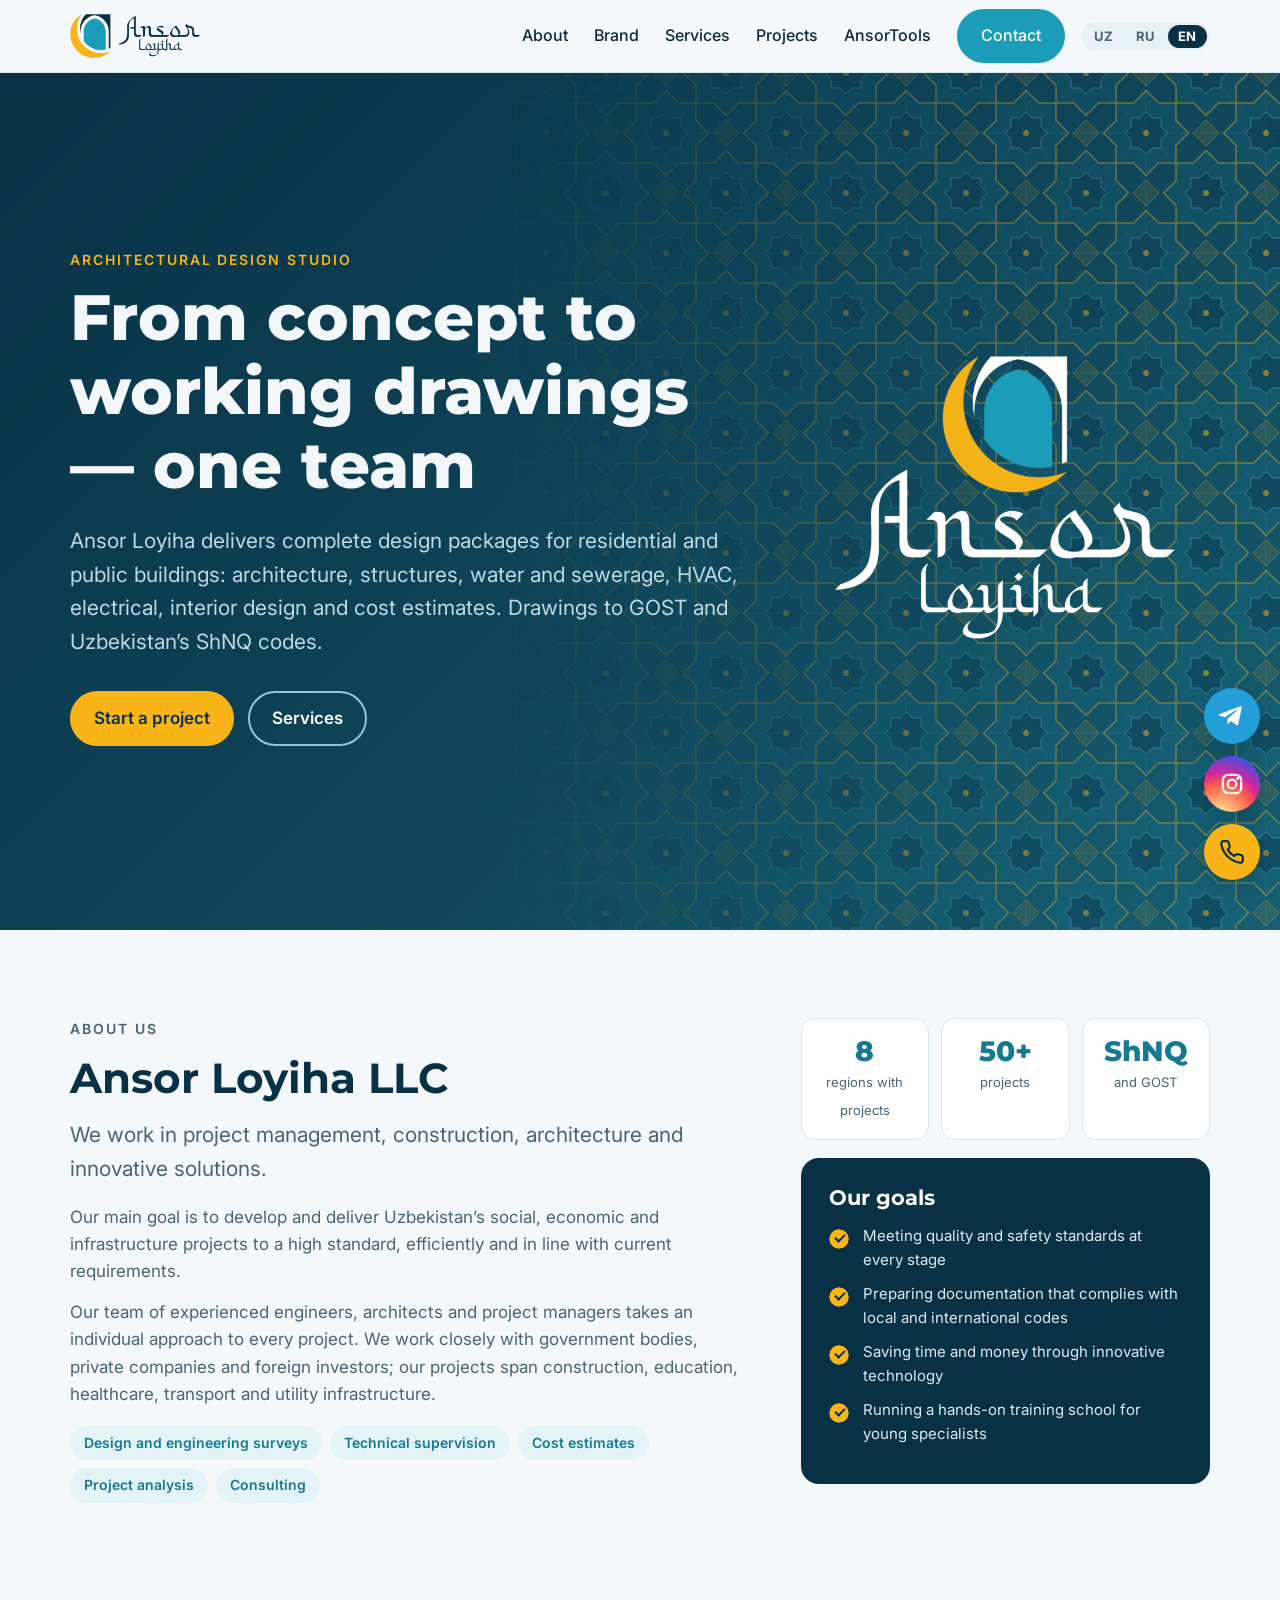
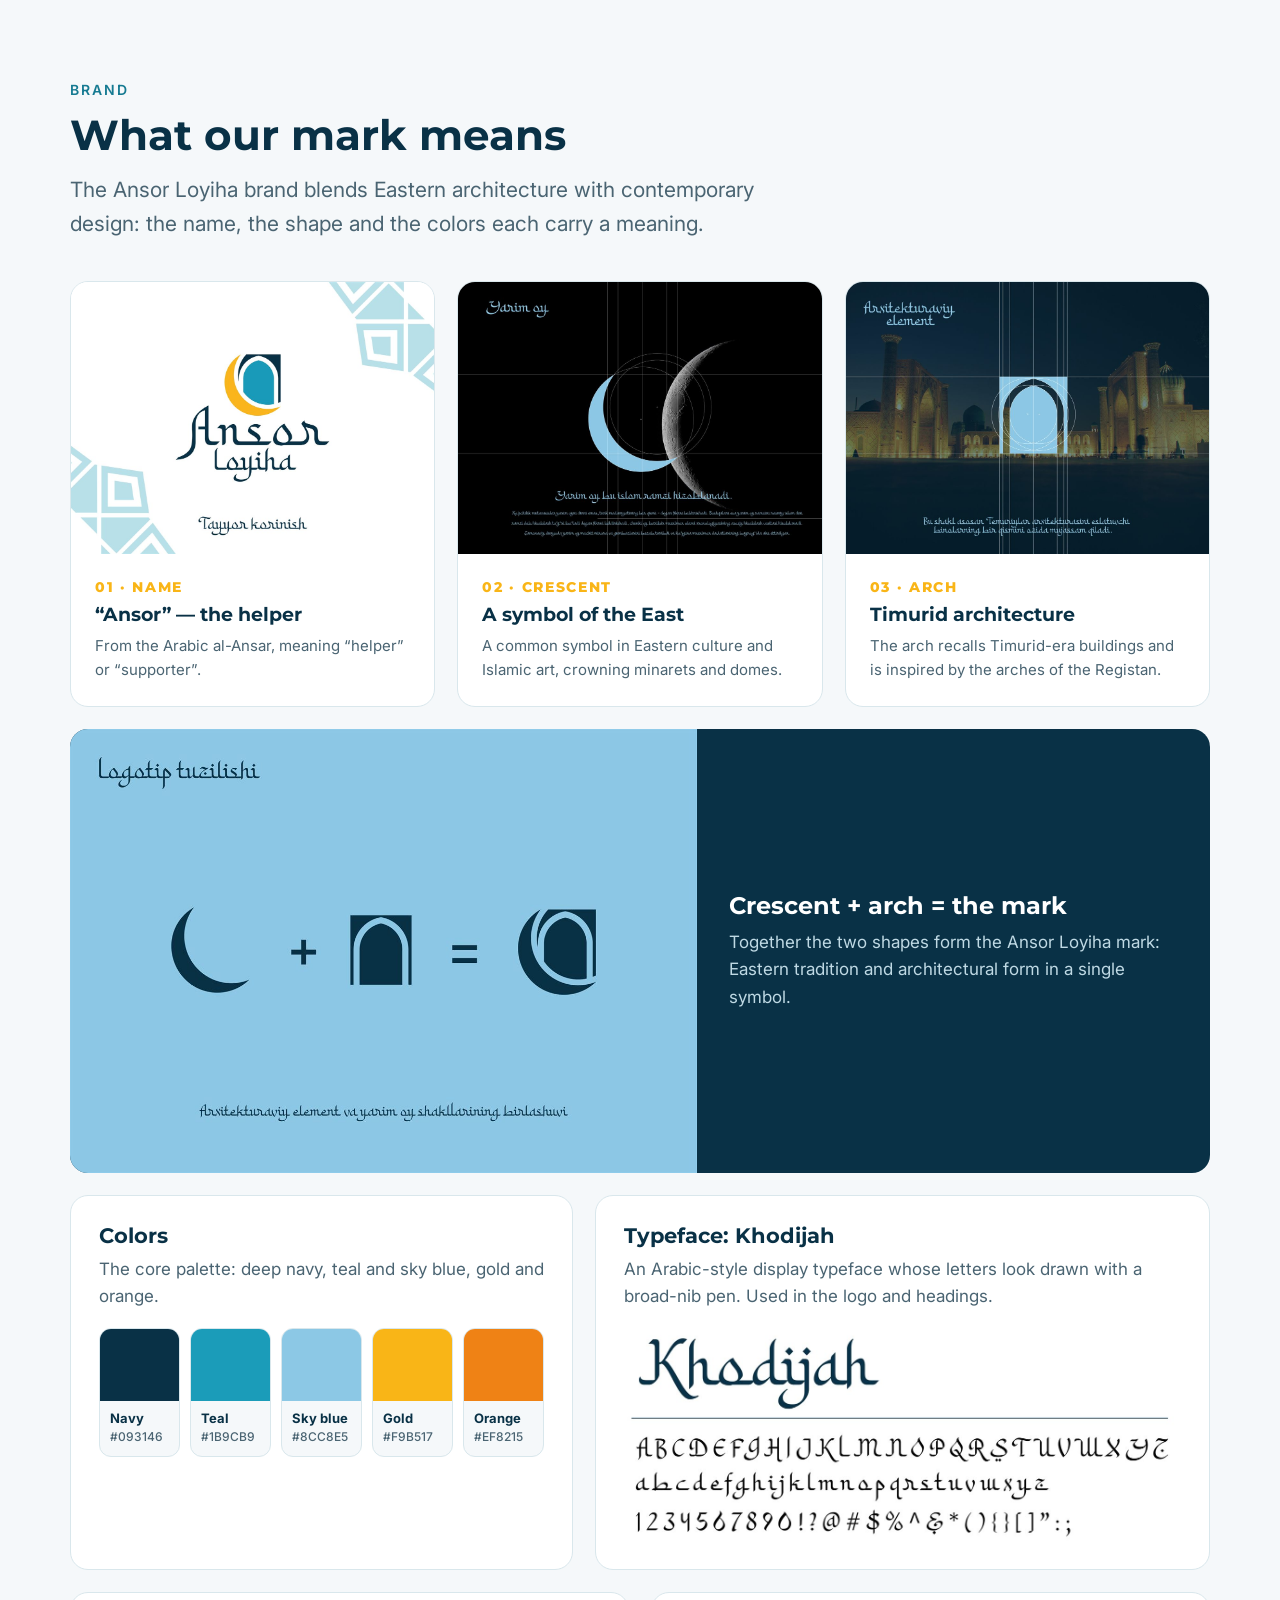
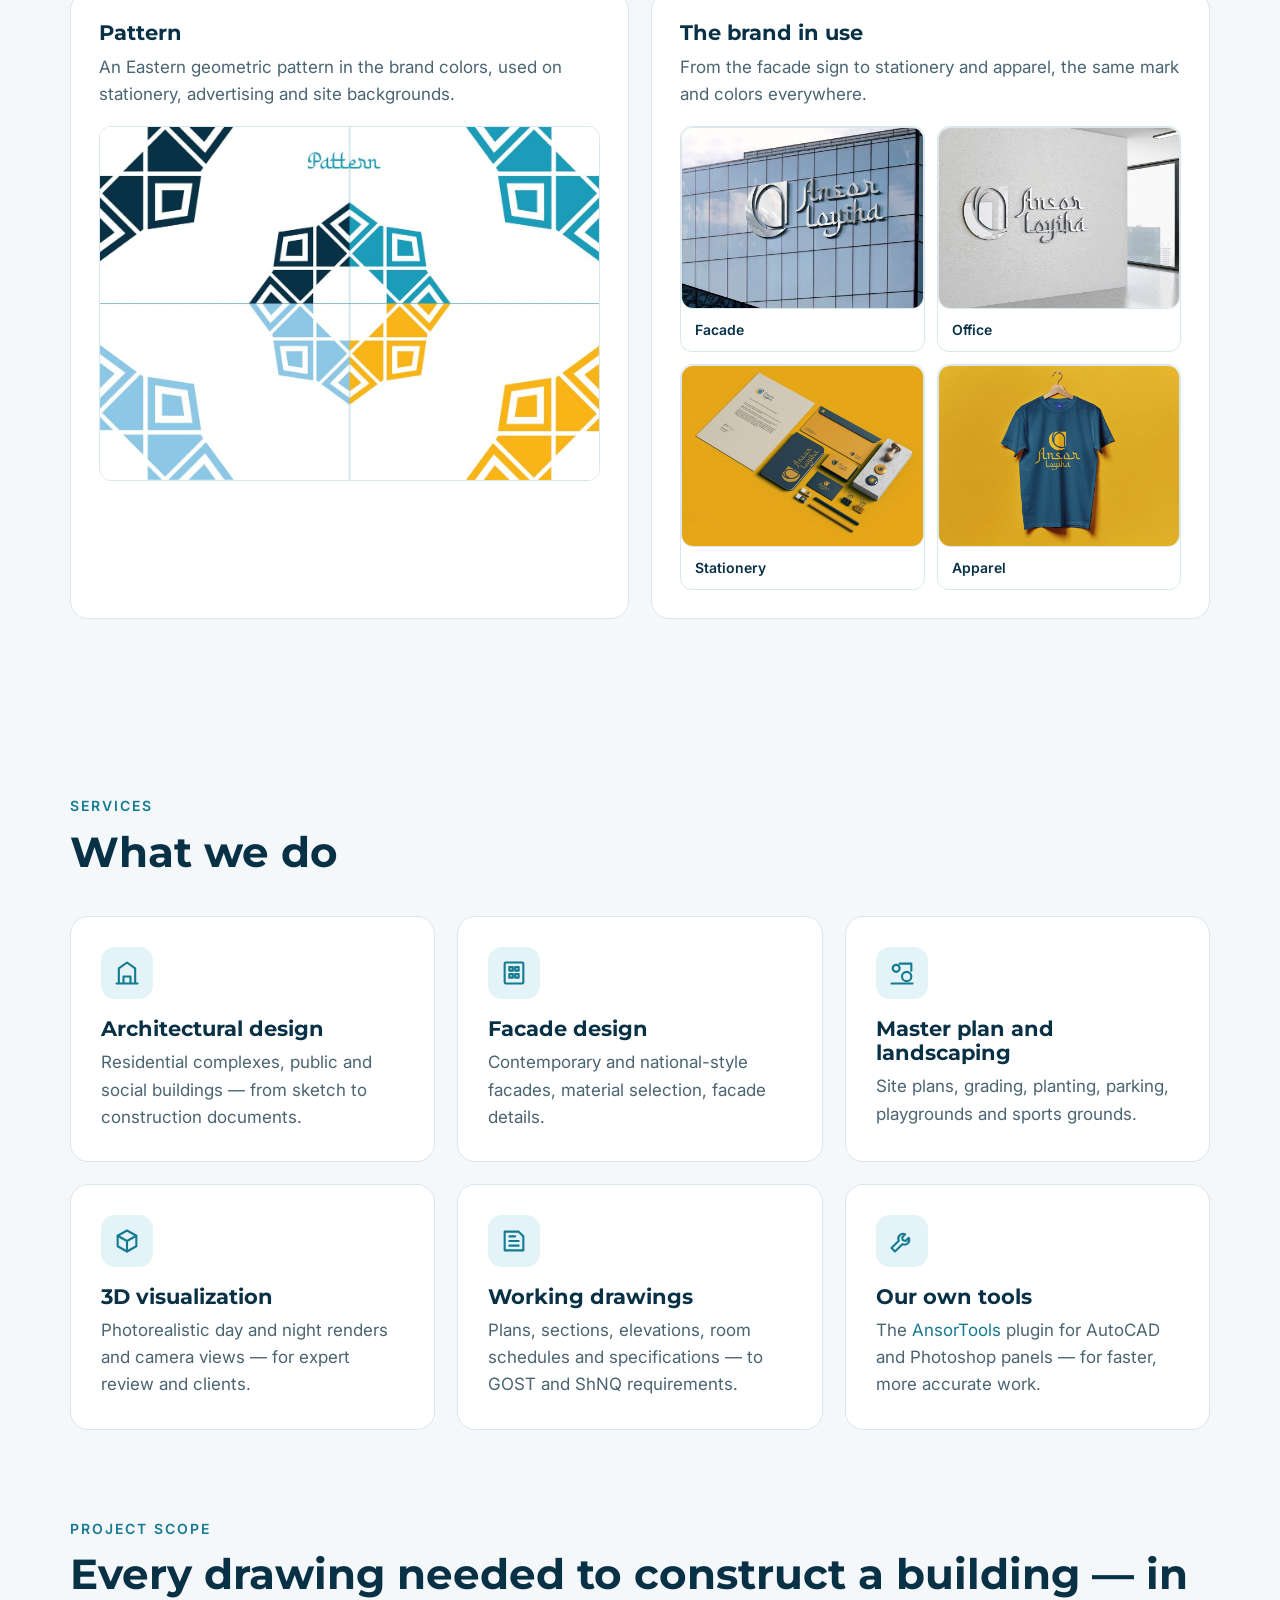
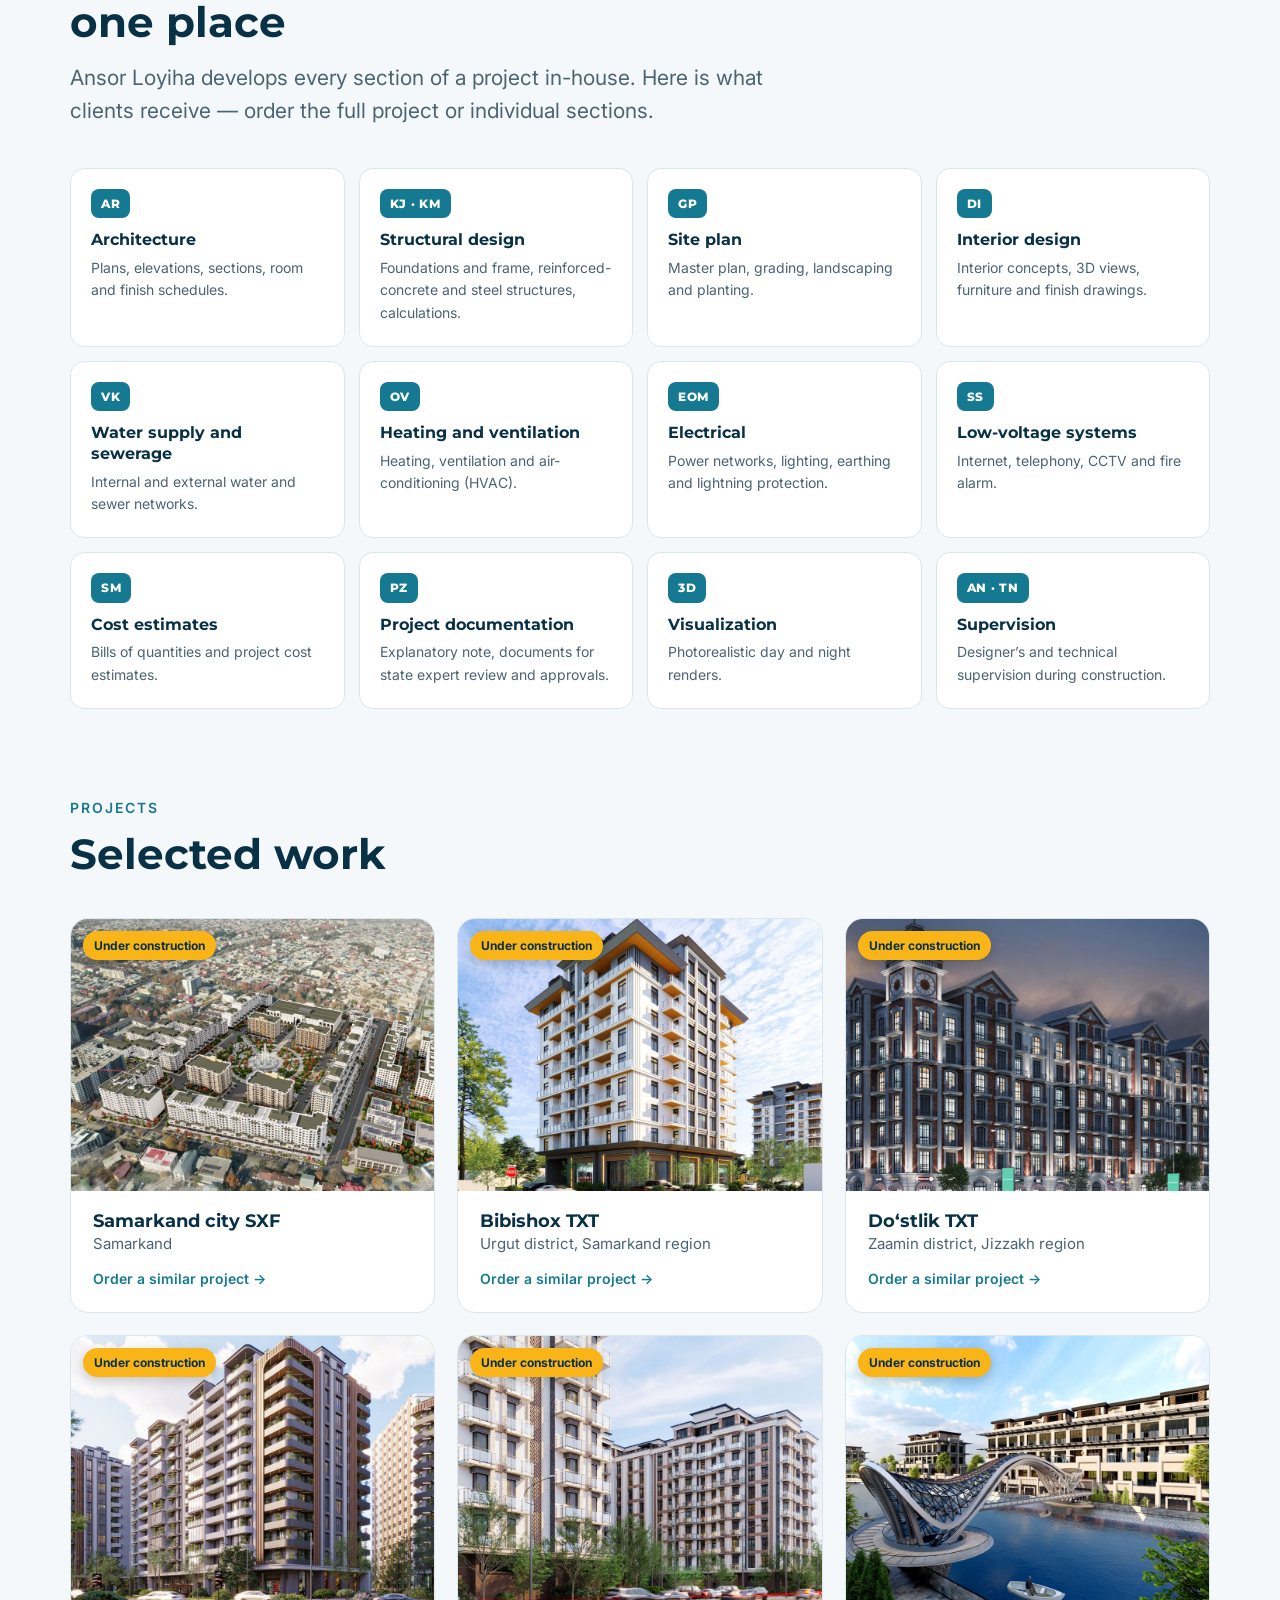
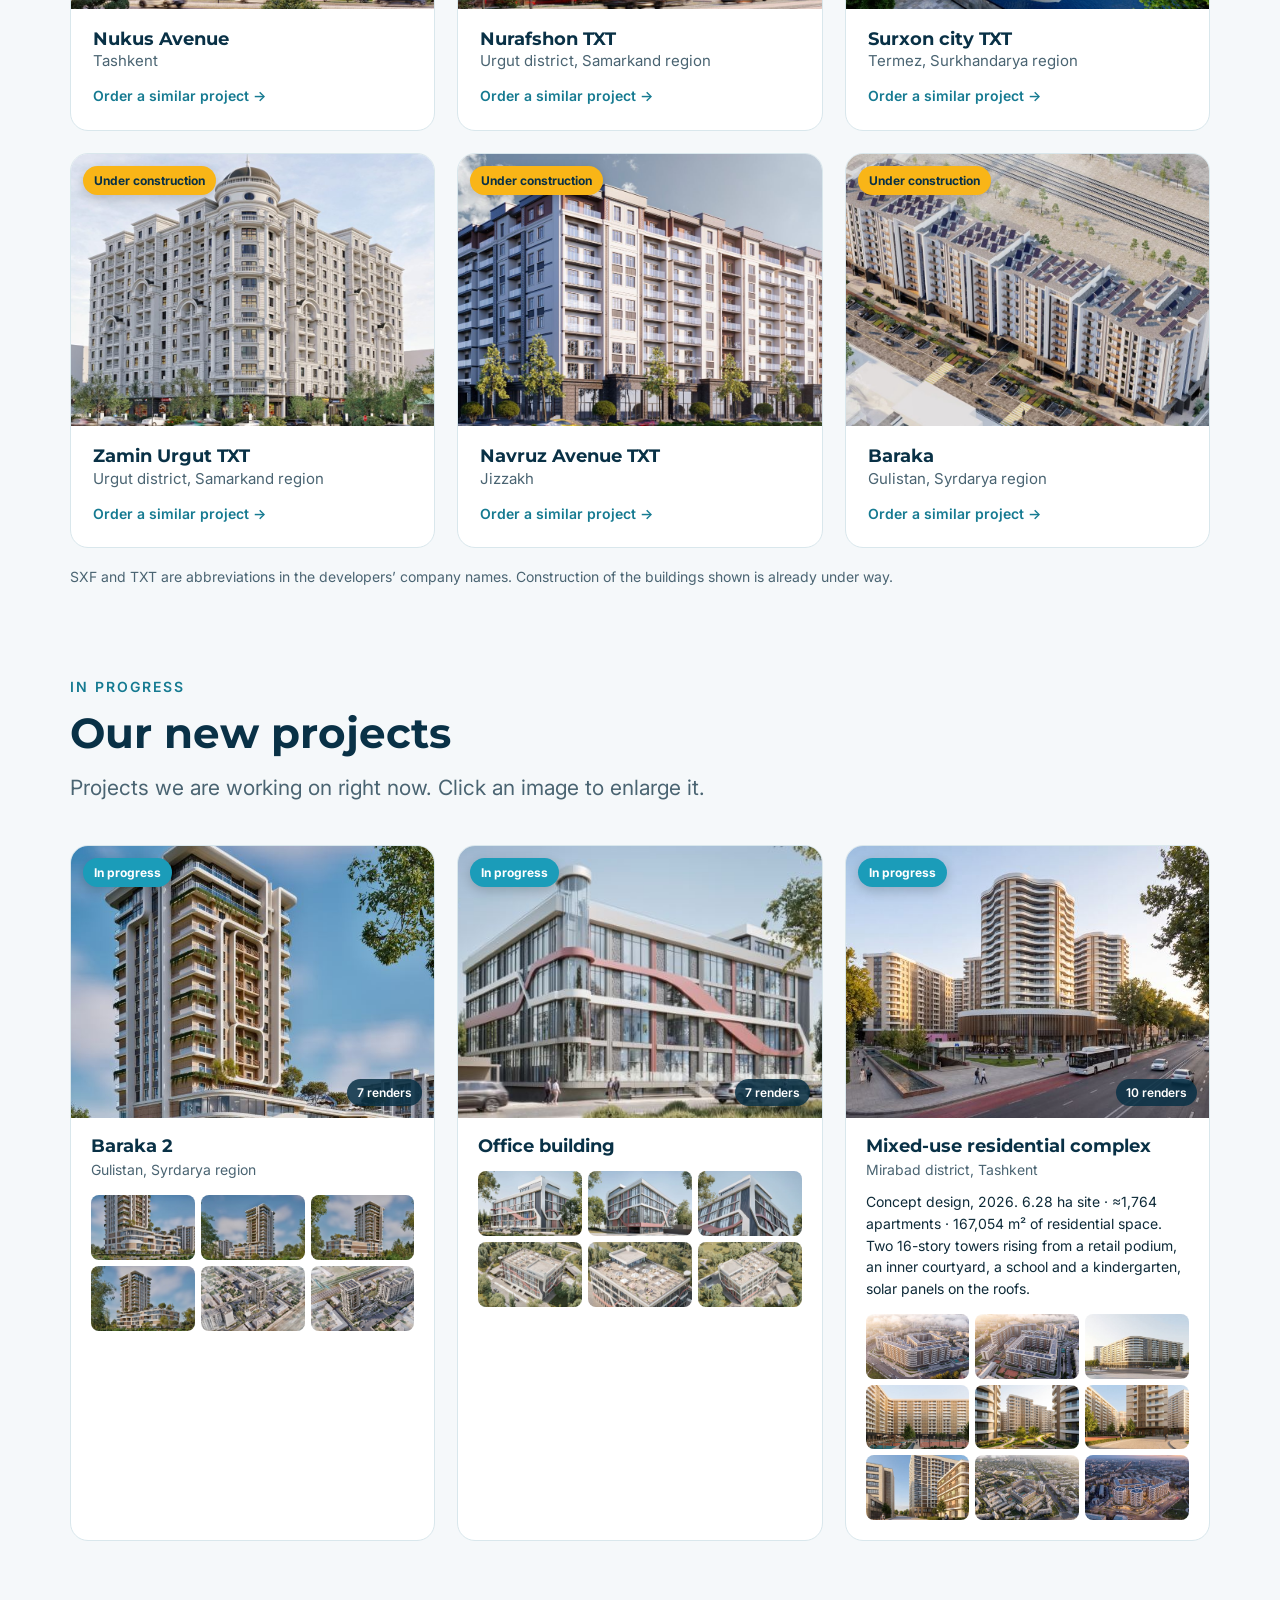
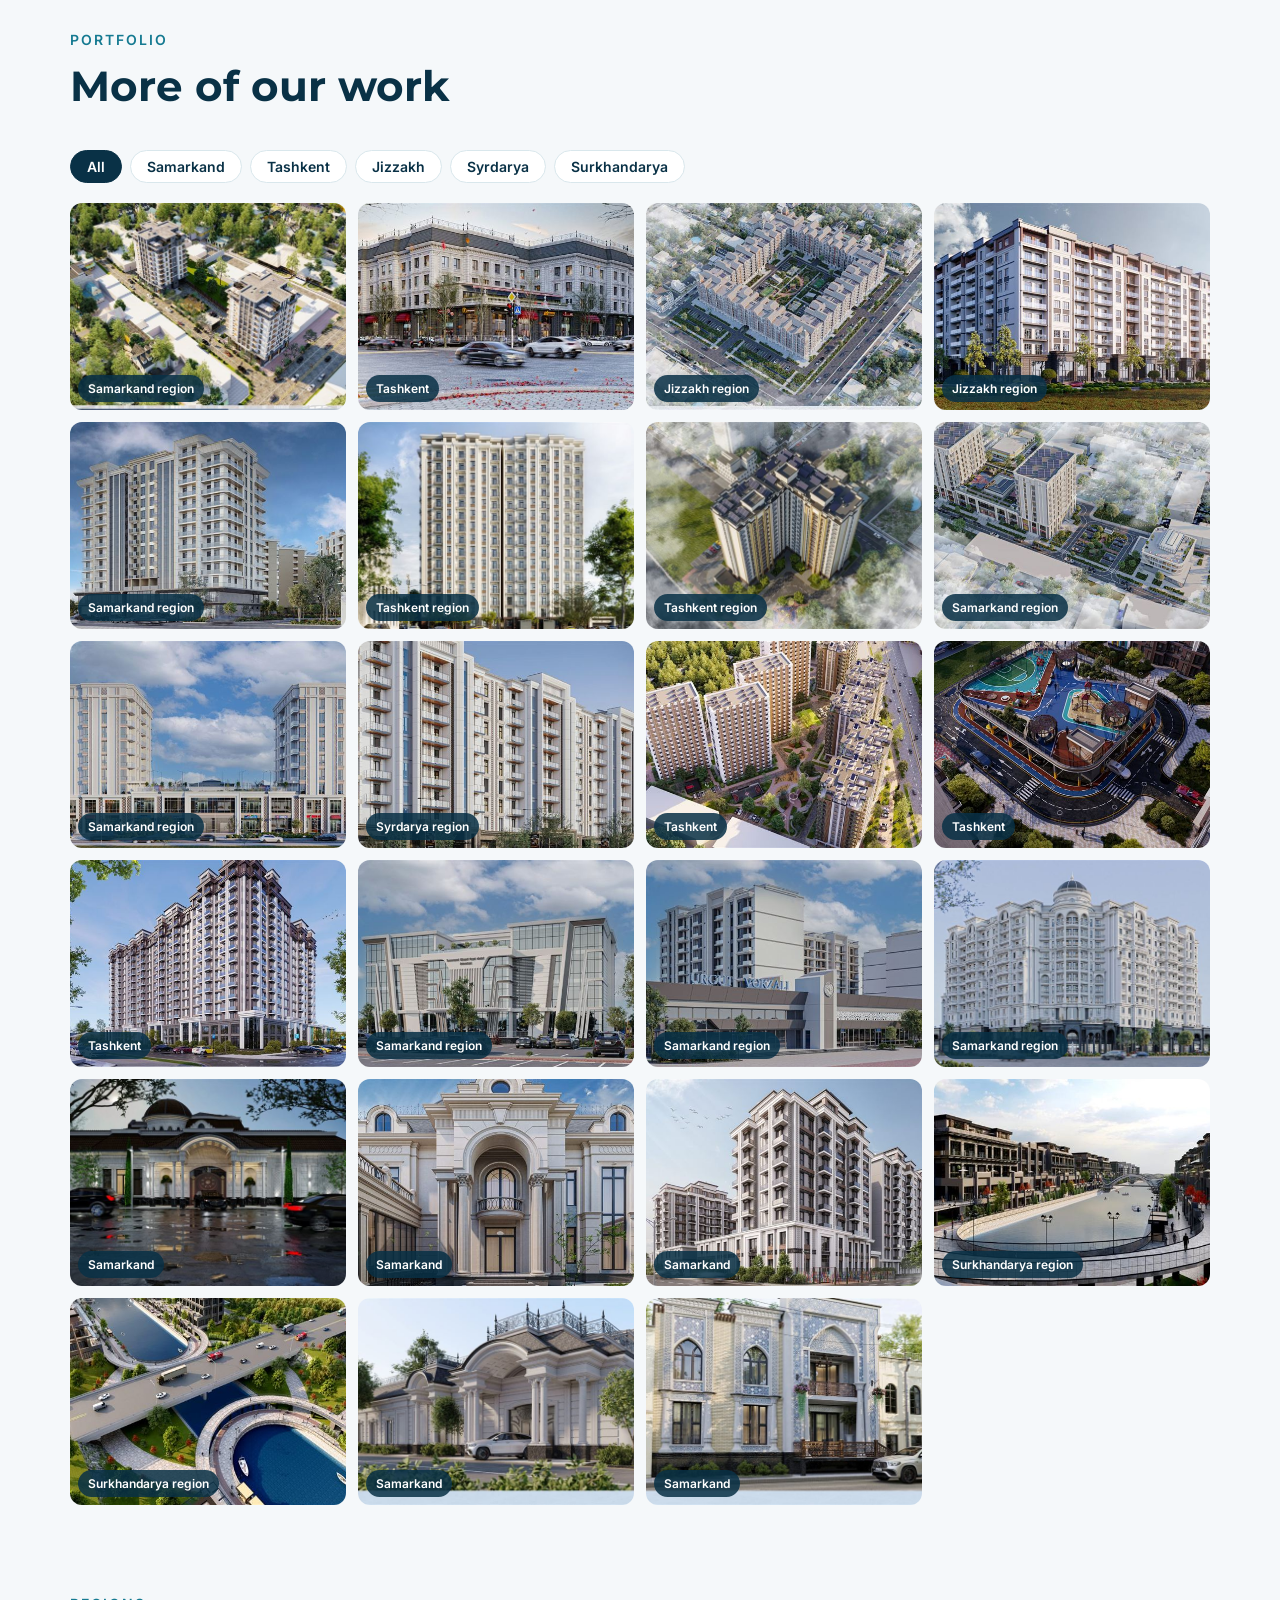
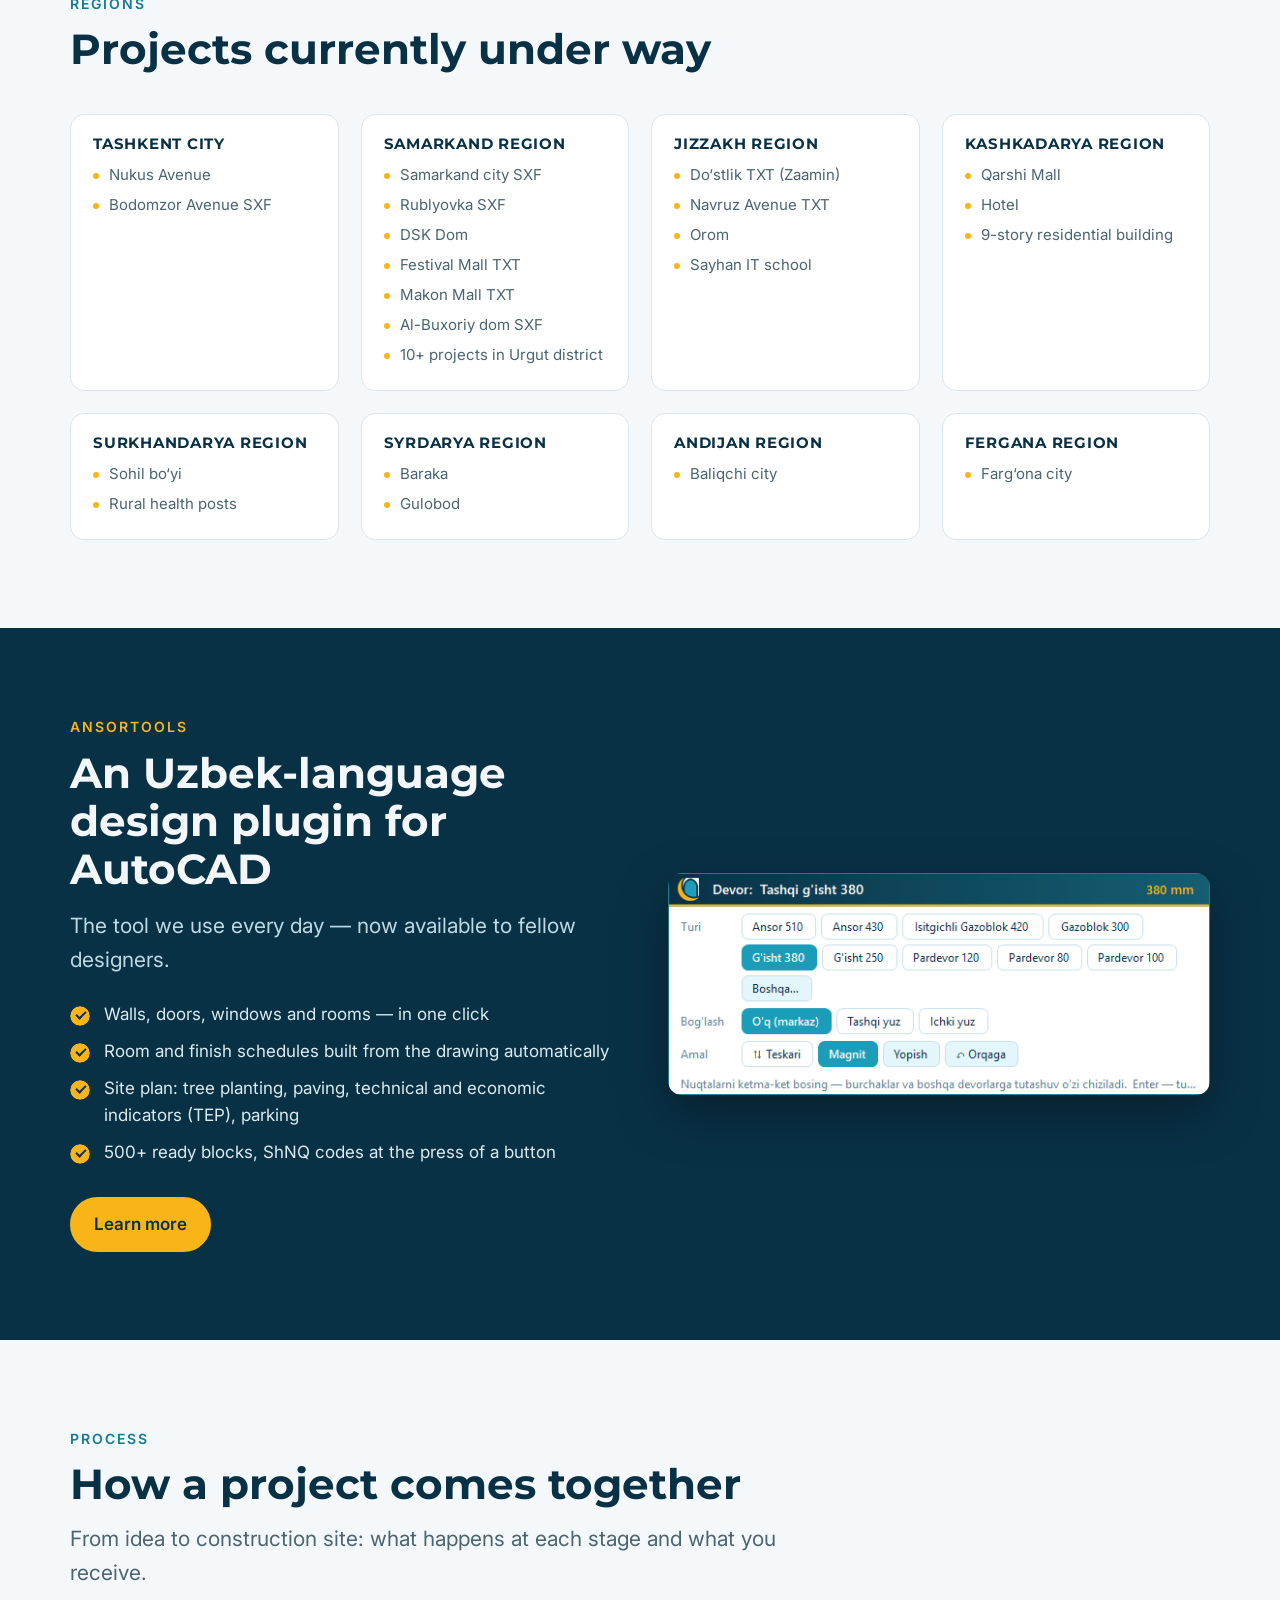
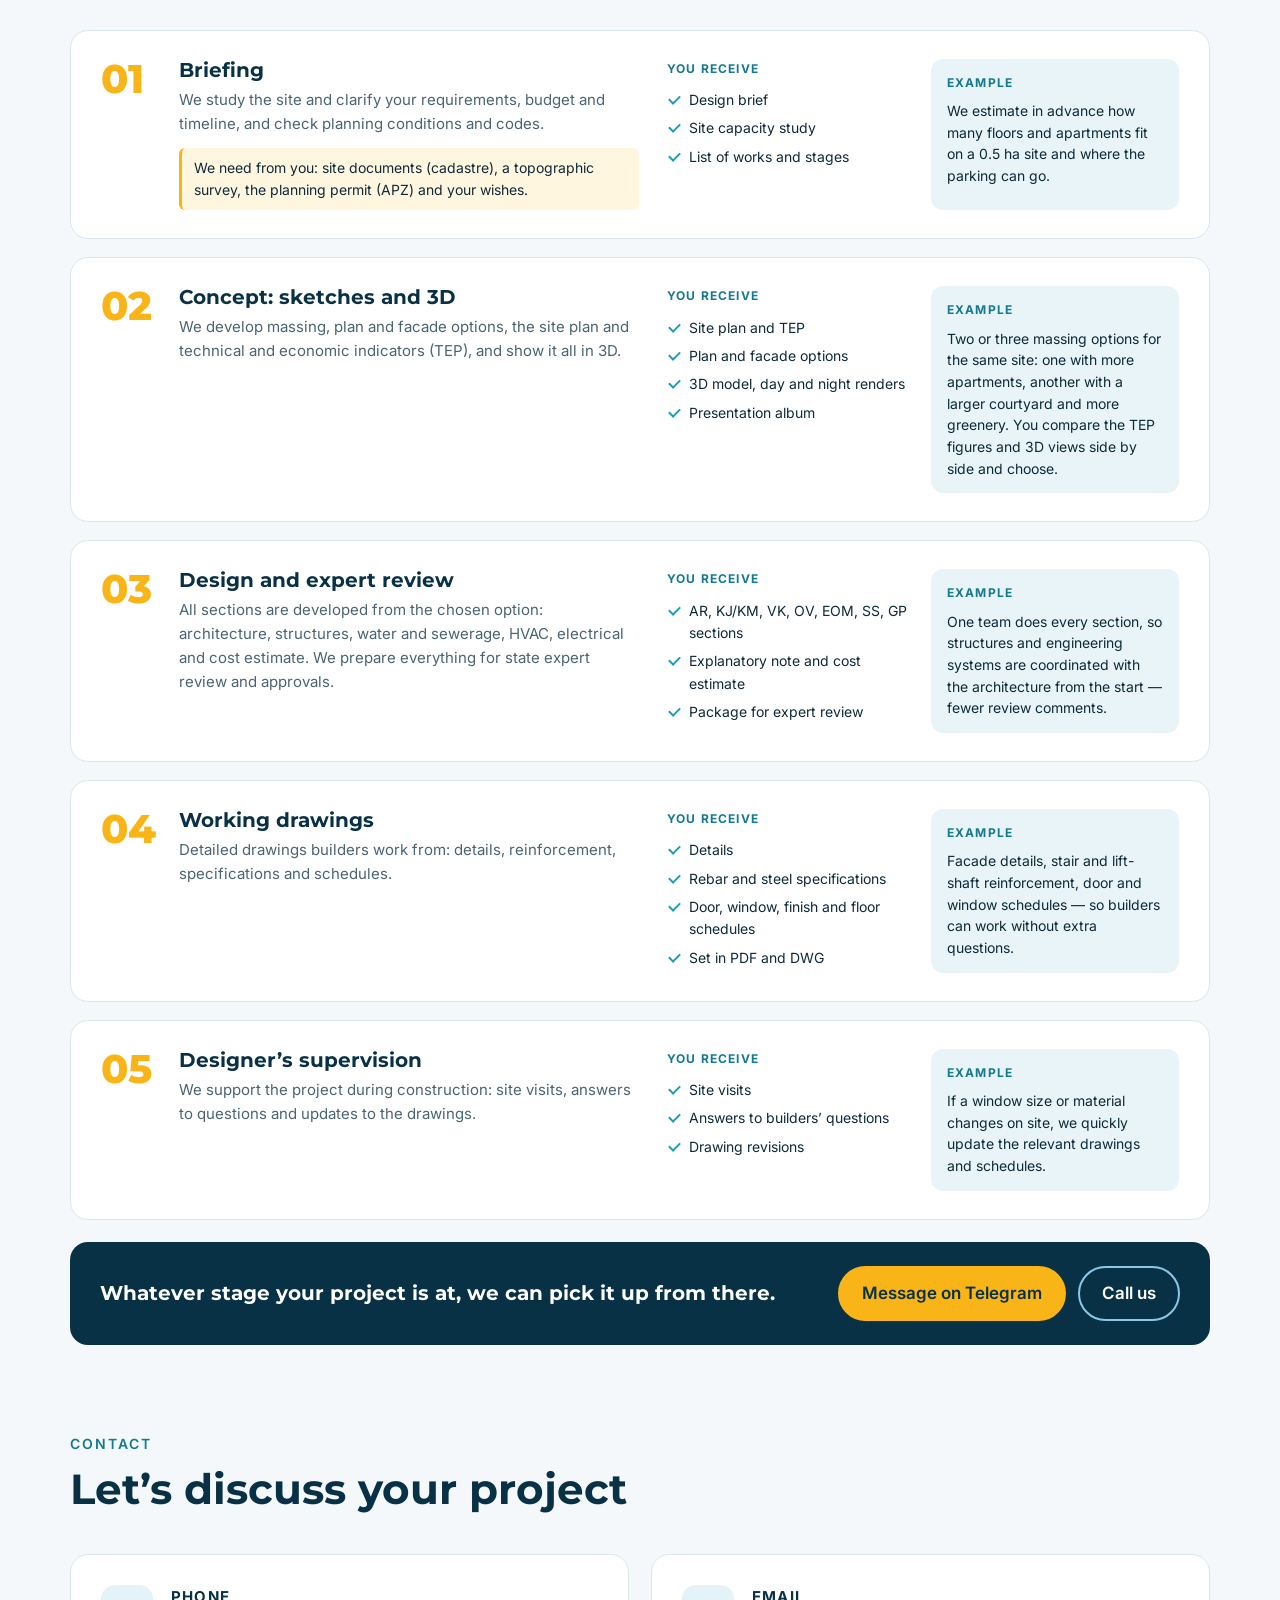
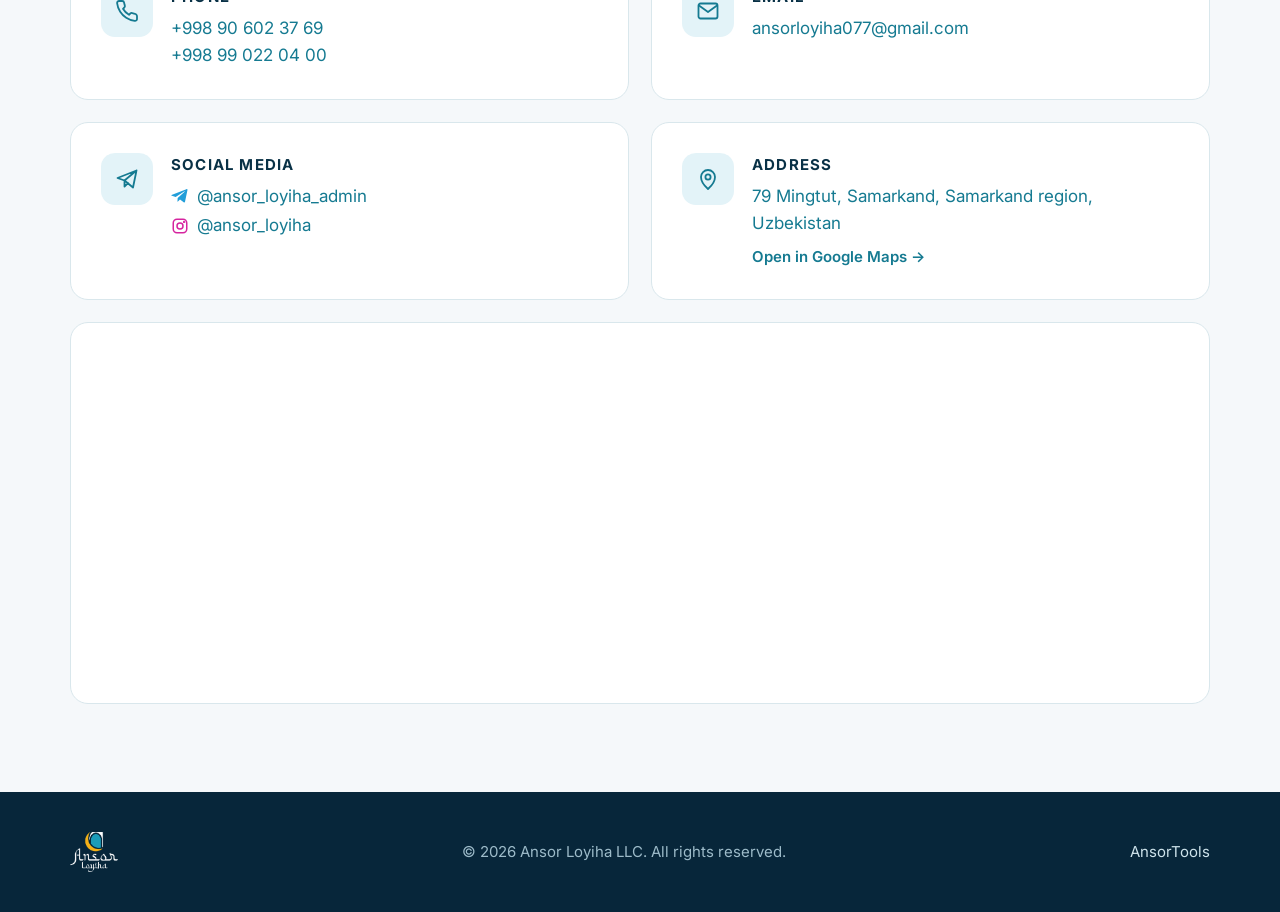
==== en/index.html @ d67f5e67 "Uch tilli sayt: naqsh, biz haqimizda, brend, loyiha tarkibi, loyihalar, jarayondagi ishlar, ish tart" ====
<!doctype html>
<html lang="en">
<head>
<meta charset="utf-8">
<meta name="viewport" content="width=device-width, initial-scale=1">
<title>Ansor Loyiha — architectural design and 3D visualization</title>
<meta name="description" content="Architectural design studio in Uzbekistan: residential and public buildings, facades, master planning, landscaping and photorealistic 3D visualization.">
<meta name="keywords" content="Ansor Loyiha, architectural design Uzbekistan, architecture studio, 3D visualization, facade design, master plan, landscaping, ShNQ, working drawings">
<link rel="canonical" href="https://saidmubin2105.github.io/en/">
<link rel="alternate" hreflang="uz" href="https://saidmubin2105.github.io/">
<link rel="alternate" hreflang="ru" href="https://saidmubin2105.github.io/ru/">
<link rel="alternate" hreflang="en" href="https://saidmubin2105.github.io/en/">
<link rel="alternate" hreflang="x-default" href="https://saidmubin2105.github.io/">
<meta name="robots" content="index,follow">
<meta property="og:type" content="website">
<meta property="og:site_name" content="Ansor Loyiha">
<meta property="og:title" content="Ansor Loyiha — architectural design and 3D visualization">
<meta property="og:description" content="Residential and public buildings, facades, master planning and 3D visualization — to GOST and ShNQ codes.">
<meta property="og:url" content="https://saidmubin2105.github.io/en/">
<meta property="og:image" content="https://saidmubin2105.github.io/assets/img/belgi-512.png">
<meta property="og:locale" content="en_US">
<meta name="theme-color" content="#093146">
<link rel="icon" type="image/png" sizes="32x32" href="/assets/img/belgi-32.png">
<link rel="apple-touch-icon" href="/assets/img/belgi-180.png">
<link rel="preconnect" href="https://fonts.googleapis.com"><link rel="preconnect" href="https://fonts.gstatic.com" crossorigin>
<link rel="stylesheet" href="https://fonts.googleapis.com/css2?family=Montserrat:wght@600;700;800&family=Inter:wght@400;500;600&display=swap">
<link rel="stylesheet" href="/assets/style.css">
<script type="application/ld+json">
{
    "@context":  "https://schema.org",
    "@type":  "Organization",
    "name":  "Ansor Loyiha",
    "legalName":  "\"Ansor Loyiha\" MChJ",
    "url":  "https://saidmubin2105.github.io/",
    "logo":  "https://saidmubin2105.github.io/assets/img/belgi-512.png",
    "description":  "Architectural design, facades, master planning and 3D visualization",
    "telephone":  [
                      "+998 90 602 37 69",
                      "+998 99 022 04 00"
                  ],
    "email":  "ansorloyiha077@gmail.com",
    "address":  {
                    "@type":  "PostalAddress",
                    "streetAddress":  "Samarqand viloyati, Samarqand shahri, Mingtut 79",
                    "addressLocality":  "Samarqand",
                    "addressCountry":  "UZ"
                },
    "geo":  {
                "@type":  "GeoCoordinates",
                "latitude":  39.657522,
                "longitude":  66.940864
            },
    "hasMap":  "https://www.google.com/maps/search/?api=1\u0026query=39.657522,66.940864",
    "sameAs":  [
                   "https://t.me/ANSOR_LOYIHA_ADMIN",
                   "https://instagram.com/ansor_loyiha"
               ]
}
</script>
</head>
<body>
<header class="top">
  <div class="wrap">
    <a class="logo" href="/en/" aria-label="Ansor Loyiha — home"><img src="/assets/img/logo_480.png" alt="Ansor Loyiha" width="480" height="164"></a>
    <nav class="nav">
      <a href="#haqida">About</a>
      <a href="#brend">Brand</a>
      <a href="#xizmatlar">Services</a>
      <a href="#loyihalar">Projects</a>
      <a href="/en/ansortools.html">AnsorTools</a>
      <a class="btn" href="#aloqa">Contact</a>
    </nav>
    <div class="lang"><a href="/" hreflang="uz">UZ</a><a href="/ru/" hreflang="ru">RU</a><a href="/en/" aria-current="true" hreflang="en">EN</a></div>
    <button class="menu-btn" aria-label="Menu" onclick="document.querySelector('.nav').classList.toggle('open')">&#9776;</button>
  </div>
</header>

<main>
<section class="hero">
  <div class="wrap">
    <div>
      <p class="eyebrow">Architectural design studio</p>
      <h1>From concept to working drawings — one team</h1>
      <p class="lead">Ansor Loyiha delivers complete design packages for residential and public buildings: architecture, structures, water and sewerage, HVAC, electrical, interior design and cost estimates. Drawings to GOST and Uzbekistan’s ShNQ codes.</p>
      <div class="cta">
        <a class="btn gold" href="#aloqa">Start a project</a>
        <a class="btn ghost" href="#xizmatlar">Services</a>
      </div>
    </div>
    <img class="mark" src="/assets/img/logo_oq.png" alt="Ansor Loyiha mark — crescent and arch" width="1196" height="996">
  </div>
</section>

<section id="haqida">
  <div class="wrap about">
    <div>
      <p class="eyebrow">About us</p>
      <h2>Ansor Loyiha LLC</h2>
      <p class="lead" style="margin:16px 0 18px">We work in project management, construction, architecture and innovative solutions.</p>
      <p>Our main goal is to develop and deliver Uzbekistan’s social, economic and infrastructure projects to a high standard, efficiently and in line with current requirements.</p>
      <p>Our team of experienced engineers, architects and project managers takes an individual approach to every project. We work closely with government bodies, private companies and foreign investors; our projects span construction, education, healthcare, transport and utility infrastructure.</p>
      <div class="chips"><span>Design and engineering surveys</span><span>Technical supervision</span><span>Cost estimates</span><span>Project analysis</span><span>Consulting</span></div>
    </div>
    <div>
      <div class="stats">
        <div><b>8</b><span>regions with projects</span></div>
        <div><b>50+</b><span>projects</span></div>
        <div><b>ShNQ</b><span>and GOST</span></div>
      </div>
      <div class="aside">
        <h3>Our goals</h3>
        <ul class="ticks">
          <li>Meeting quality and safety standards at every stage</li>
          <li>Preparing documentation that complies with local and international codes</li>
          <li>Saving time and money through innovative technology</li>
          <li>Running a hands-on training school for young specialists</li>
        </ul>
      </div>
    </div>
  </div>
</section>
<section id="brend">
  <div class="wrap">
    <div class="sec-head">
      <p class="eyebrow">Brand</p>
      <h2>What our mark means</h2>
      <p class="lead" style="margin-top:14px">The Ansor Loyiha brand blends Eastern architecture with contemporary design: the name, the shape and the colors each carry a meaning.</p>
    </div>
    <p class="swipe-hint">Swipe</p>
    <div class="br-story">
      <article class="br-card">
        <img src="/assets/img/brend/logotip.jpg" alt="Ansor Loyiha logo: crescent, arch and the “Ansor Loyiha” wordmark" width="1200" height="849" loading="lazy">
        <div class="br-tx"><span class="br-num">01 · NAME</span><h3>“Ansor” — the helper</h3><p>From the Arabic al-Ansar, meaning “helper” or “supporter”.</p></div>
      </article>
      <article class="br-card">
        <img src="/assets/img/brend/yarim-oy.jpg" alt="The crescent symbol and its construction" width="1200" height="849" loading="lazy">
        <div class="br-tx"><span class="br-num">02 · CRESCENT</span><h3>A symbol of the East</h3><p>A common symbol in Eastern culture and Islamic art, crowning minarets and domes.</p></div>
      </article>
      <article class="br-card">
        <img src="/assets/img/brend/ravoq.jpg" alt="The mark’s arch against the arches of the Registan" width="1200" height="849" loading="lazy">
        <div class="br-tx"><span class="br-num">03 · ARCH</span><h3>Timurid architecture</h3><p>The arch recalls Timurid-era buildings and is inspired by the arches of the Registan.</p></div>
      </article>
    </div>
    <div class="br-formula">
      <img src="/assets/img/brend/belgi-tuzilishi.jpg" alt="How the mark is built: a crescent and an arch combine into the Ansor Loyiha mark" width="1200" height="849" loading="lazy">
      <div><h3>Crescent + arch = the mark</h3><p>Together the two shapes form the Ansor Loyiha mark: Eastern tradition and architectural form in a single symbol.</p></div>
    </div>
    <div class="br-row">
      <div class="br-box">
        <h3>Colors</h3>
        <p>The core palette: deep navy, teal and sky blue, gold and orange.</p>
        <div class="br-sw">
          <div><i style="background:#093146"></i><b>Navy</b><code>#093146</code></div>
          <div><i style="background:#1B9CB9"></i><b>Teal</b><code>#1B9CB9</code></div>
          <div><i style="background:#8CC8E5"></i><b>Sky blue</b><code>#8CC8E5</code></div>
          <div><i style="background:#F9B517"></i><b>Gold</b><code>#F9B517</code></div>
          <div><i style="background:#EF8215"></i><b>Orange</b><code>#EF8215</code></div>
        </div>
      </div>
      <div class="br-box">
        <h3>Typeface: Khodijah</h3>
        <p>An Arabic-style display typeface whose letters look drawn with a broad-nib pen. Used in the logo and headings.</p>
        <img src="/assets/img/brend/shrift.jpg" alt="The Khodijah typeface: name, upper and lower case, numerals" width="1200" height="459" loading="lazy">
      </div>
    </div>
    <div class="br-two">
      <div class="br-box">
        <h3>Pattern</h3>
        <p>An Eastern geometric pattern in the brand colors, used on stationery, advertising and site backgrounds.</p>
        <img src="/assets/img/brend/naqsh.jpg" alt="Ansor Loyiha geometric pattern in the brand colors" width="1200" height="849" loading="lazy">
      </div>
      <div class="br-box">
        <h3>The brand in use</h3>
        <p>From the facade sign to stationery and apparel, the same mark and colors everywhere.</p>
        <div class="br-mock">
          <figure><img src="/assets/img/brend/maket-fasad.jpg" alt="Ansor Loyiha lettering on a glass facade" width="900" height="636" loading="lazy"><figcaption>Facade</figcaption></figure>
          <figure><img src="/assets/img/brend/maket-ofis.jpg" alt="Ansor Loyiha mark on an office wall" width="900" height="637" loading="lazy"><figcaption>Office</figcaption></figure>
          <figure><img src="/assets/img/brend/maket-blanklar.jpg" alt="Ansor Loyiha stationery set: letterhead, envelope, business card, stamp" width="900" height="636" loading="lazy"><figcaption>Stationery</figcaption></figure>
          <figure><img src="/assets/img/brend/maket-futbolka.jpg" alt="T-shirt with the Ansor Loyiha mark" width="900" height="636" loading="lazy"><figcaption>Apparel</figcaption></figure>
        </div>
      </div>
    </div>
  </div>
</section>

<section id="xizmatlar">
  <div class="wrap">
    <div class="sec-head">
      <p class="eyebrow">Services</p>
      <h2>What we do</h2>
    </div>
    <p class="swipe-hint">Swipe</p>
    <div class="grid g3">
      <article class="card">
        <div class="ico"><svg viewBox="0 0 24 24"><path d="M3 21h18M5 21V8l7-5 7 5v13M9 21v-6h6v6"/></svg></div>
        <h3>Architectural design</h3>
        <p>Residential complexes, public and social buildings — from sketch to construction documents.</p>
      </article>
      <article class="card">
        <div class="ico"><svg viewBox="0 0 24 24"><rect x="4" y="3" width="16" height="18" rx="1"/><path d="M8 7h3v3H8zM13 7h3v3h-3zM8 13h3v3H8zM13 13h3v3h-3z"/></svg></div>
        <h3>Facade design</h3>
        <p>Contemporary and national-style facades, material selection, facade details.</p>
      </article>
      <article class="card">
        <div class="ico"><svg viewBox="0 0 24 24"><circle cx="7" cy="8" r="3"/><circle cx="16" cy="15" r="4"/><path d="M3 21h18M10 4h10v6"/></svg></div>
        <h3>Master plan and landscaping</h3>
        <p>Site plans, grading, planting, parking, playgrounds and sports grounds.</p>
      </article>
      <article class="card">
        <div class="ico"><svg viewBox="0 0 24 24"><path d="M12 3l8 4.5v9L12 21l-8-4.5v-9z"/><path d="M12 12l8-4.5M12 12v9M12 12L4 7.5"/></svg></div>
        <h3>3D visualization</h3>
        <p>Photorealistic day and night renders and camera views — for expert review and clients.</p>
      </article>
      <article class="card">
        <div class="ico"><svg viewBox="0 0 24 24"><path d="M4 4h12l4 4v12H4z"/><path d="M8 12h8M8 16h8M8 8h5"/></svg></div>
        <h3>Working drawings</h3>
        <p>Plans, sections, elevations, room schedules and specifications — to GOST and ShNQ requirements.</p>
      </article>
      <article class="card">
        <div class="ico"><svg viewBox="0 0 24 24"><path d="M14.7 6.3a4 4 0 0 0-5.4 5.4L3 18l3 3 6.3-6.3a4 4 0 0 0 5.4-5.4l-2.6 2.6-2.4-.6-.6-2.4z"/></svg></div>
        <h3>Our own tools</h3>
        <p>The <a href="/en/ansortools.html">AnsorTools</a> plugin for AutoCAD and Photoshop panels — for faster, more accurate work.</p>
      </article>
    </div>
  </div>
</section>

<section id="tarkib" style="padding-top:0">
  <div class="wrap">
    <div class="sec-head">
      <p class="eyebrow">Project scope</p>
      <h2>Every drawing needed to construct a building — in one place</h2>
      <p class="lead" style="margin-top:14px">Ansor Loyiha develops every section of a project in-house. Here is what clients receive — order the full project or individual sections.</p>
    </div>
    <div class="tk-grid">
      <div class="tk"><em>AR</em><h3>Architecture</h3><p>Plans, elevations, sections, room and finish schedules.</p></div>
      <div class="tk"><em>KJ · KM</em><h3>Structural design</h3><p>Foundations and frame, reinforced-concrete and steel structures, calculations.</p></div>
      <div class="tk"><em>GP</em><h3>Site plan</h3><p>Master plan, grading, landscaping and planting.</p></div>
      <div class="tk"><em>DI</em><h3>Interior design</h3><p>Interior concepts, 3D views, furniture and finish drawings.</p></div>
      <div class="tk"><em>VK</em><h3>Water supply and sewerage</h3><p>Internal and external water and sewer networks.</p></div>
      <div class="tk"><em>OV</em><h3>Heating and ventilation</h3><p>Heating, ventilation and air-conditioning (HVAC).</p></div>
      <div class="tk"><em>EOM</em><h3>Electrical</h3><p>Power networks, lighting, earthing and lightning protection.</p></div>
      <div class="tk"><em>SS</em><h3>Low-voltage systems</h3><p>Internet, telephony, CCTV and fire alarm.</p></div>
      <div class="tk"><em>SM</em><h3>Cost estimates</h3><p>Bills of quantities and project cost estimates.</p></div>
      <div class="tk"><em>PZ</em><h3>Project documentation</h3><p>Explanatory note, documents for state expert review and approvals.</p></div>
      <div class="tk"><em>3D</em><h3>Visualization</h3><p>Photorealistic day and night renders.</p></div>
      <div class="tk"><em>AN · TN</em><h3>Supervision</h3><p>Designer’s and technical supervision during construction.</p></div>
    </div>
  </div>
</section>

<section id="loyihalar" style="padding-top:0">
  <div class="wrap">
    <div class="sec-head">
      <p class="eyebrow">Projects</p>
      <h2>Selected work</h2>
    </div>
    <p class="swipe-hint">Swipe</p>
    <div class="grid g3">
      <article class="proj"><div class="ph"><span class="pbadge">Under construction</span><img src="/assets/loyihalar/samarkand-city.jpg" alt="Samarkand city SXF — Ansor Loyiha project" width="1200" height="703" loading="lazy"></div><div class="tx"><h3>Samarkand city SXF</h3><p>Samarkand</p><a class="pcta" href="https://t.me/ANSOR_LOYIHA_ADMIN" target="_blank" rel="noopener">Order a similar project &rarr;</a></div></article>
      <article class="proj"><div class="ph"><span class="pbadge">Under construction</span><img src="/assets/loyihalar/bibishox.jpg" alt="Bibishox TXT — Ansor Loyiha project" width="1200" height="703" loading="lazy"></div><div class="tx"><h3>Bibishox TXT</h3><p>Urgut district, Samarkand region</p><a class="pcta" href="https://t.me/ANSOR_LOYIHA_ADMIN" target="_blank" rel="noopener">Order a similar project &rarr;</a></div></article>
      <article class="proj"><div class="ph"><span class="pbadge">Under construction</span><img src="/assets/loyihalar/dostlik.jpg" alt="Do‘stlik TXT — Ansor Loyiha project" width="1200" height="700" loading="lazy"></div><div class="tx"><h3>Do‘stlik TXT</h3><p>Zaamin district, Jizzakh region</p><a class="pcta" href="https://t.me/ANSOR_LOYIHA_ADMIN" target="_blank" rel="noopener">Order a similar project &rarr;</a></div></article>
      <article class="proj"><div class="ph"><span class="pbadge">Under construction</span><img src="/assets/loyihalar/nukus-avenue.jpg" alt="Nukus Avenue — Ansor Loyiha project" width="1200" height="703" loading="lazy"></div><div class="tx"><h3>Nukus Avenue</h3><p>Tashkent</p><a class="pcta" href="https://t.me/ANSOR_LOYIHA_ADMIN" target="_blank" rel="noopener">Order a similar project &rarr;</a></div></article>
      <article class="proj"><div class="ph"><span class="pbadge">Under construction</span><img src="/assets/loyihalar/nurafshon.jpg" alt="Nurafshon TXT — Ansor Loyiha project" width="1200" height="703" loading="lazy"></div><div class="tx"><h3>Nurafshon TXT</h3><p>Urgut district, Samarkand region</p><a class="pcta" href="https://t.me/ANSOR_LOYIHA_ADMIN" target="_blank" rel="noopener">Order a similar project &rarr;</a></div></article>
      <article class="proj"><div class="ph"><span class="pbadge">Under construction</span><img src="/assets/loyihalar/surxon-city.jpg" alt="Surxon city TXT — Ansor Loyiha project" width="1200" height="700" loading="lazy"></div><div class="tx"><h3>Surxon city TXT</h3><p>Termez, Surkhandarya region</p><a class="pcta" href="https://t.me/ANSOR_LOYIHA_ADMIN" target="_blank" rel="noopener">Order a similar project &rarr;</a></div></article>
      <article class="proj"><div class="ph"><span class="pbadge">Under construction</span><img src="/assets/loyihalar/zamin-urgut.jpg" alt="Zamin Urgut TXT — Ansor Loyiha project" width="1200" height="703" loading="lazy"></div><div class="tx"><h3>Zamin Urgut TXT</h3><p>Urgut district, Samarkand region</p><a class="pcta" href="https://t.me/ANSOR_LOYIHA_ADMIN" target="_blank" rel="noopener">Order a similar project &rarr;</a></div></article>
      <article class="proj"><div class="ph"><span class="pbadge">Under construction</span><img src="/assets/loyihalar/navruz-avenue.jpg" alt="Navruz Avenue TXT — Ansor Loyiha project" width="1200" height="703" loading="lazy"></div><div class="tx"><h3>Navruz Avenue TXT</h3><p>Jizzakh</p><a class="pcta" href="https://t.me/ANSOR_LOYIHA_ADMIN" target="_blank" rel="noopener">Order a similar project &rarr;</a></div></article>
      <article class="proj"><div class="ph"><span class="pbadge">Under construction</span><img src="/assets/loyihalar/baraka.jpg" alt="Baraka — Ansor Loyiha project" width="1200" height="700" loading="lazy"></div><div class="tx"><h3>Baraka</h3><p>Gulistan, Syrdarya region</p><a class="pcta" href="https://t.me/ANSOR_LOYIHA_ADMIN" target="_blank" rel="noopener">Order a similar project &rarr;</a></div></article>
    </div>
    <p class="note">SXF and TXT are abbreviations in the developers’ company names. Construction of the buildings shown is already under way.</p>
  </div>
</section>

<section id="yangi" style="padding-top:0">
  <div class="wrap">
    <div class="sec-head">
      <p class="eyebrow">In progress</p>
      <h2>Our new projects</h2>
      <p class="lead" style="margin-top:14px">Projects we are working on right now. Click an image to enlarge it.</p>
    </div>
    <p class="swipe-hint">Swipe</p>
    <div class="np-grid">
      <article class="np">
        <a class="np-cover" href="/assets/loyihalar/yangi/r01.jpg" data-lb><img src="/assets/loyihalar/yangi/tr01.jpg" alt="Baraka 2 — Ansor Loyiha" width="600" height="400" loading="lazy"><span class="pbadge np-b">In progress</span><span class="np-n">7 renders</span></a>
        <div class="np-tx"><h3>Baraka 2</h3><p>Gulistan, Syrdarya region</p><div class="np-th"><a href="/assets/loyihalar/yangi/r02.jpg" data-lb><img src="/assets/loyihalar/yangi/tr02.jpg" alt="Baraka 2 — Ansor Loyiha" width="600" height="338" loading="lazy"></a><a href="/assets/loyihalar/yangi/r03.jpg" data-lb><img src="/assets/loyihalar/yangi/tr03.jpg" alt="Baraka 2 — Ansor Loyiha" width="600" height="338" loading="lazy"></a><a href="/assets/loyihalar/yangi/r04.jpg" data-lb><img src="/assets/loyihalar/yangi/tr04.jpg" alt="Baraka 2 — Ansor Loyiha" width="600" height="338" loading="lazy"></a><a href="/assets/loyihalar/yangi/r05.jpg" data-lb><img src="/assets/loyihalar/yangi/tr05.jpg" alt="Baraka 2 — Ansor Loyiha" width="600" height="338" loading="lazy"></a><a href="/assets/loyihalar/yangi/r06.jpg" data-lb><img src="/assets/loyihalar/yangi/tr06.jpg" alt="Baraka 2 — Ansor Loyiha" width="600" height="338" loading="lazy"></a><a href="/assets/loyihalar/yangi/r07.jpg" data-lb><img src="/assets/loyihalar/yangi/tr07.jpg" alt="Baraka 2 — Ansor Loyiha" width="600" height="338" loading="lazy"></a></div></div>
      </article>
      <article class="np">
        <a class="np-cover" href="/assets/loyihalar/yangi/f01.jpg" data-lb><img src="/assets/loyihalar/yangi/tf01.jpg" alt="Office building — Ansor Loyiha" width="600" height="400" loading="lazy"><span class="pbadge np-b">In progress</span><span class="np-n">7 renders</span></a>
        <div class="np-tx"><h3>Office building</h3><div class="np-th"><a href="/assets/loyihalar/yangi/f02.jpg" data-lb><img src="/assets/loyihalar/yangi/tf02.jpg" alt="Office building — Ansor Loyiha" width="600" height="338" loading="lazy"></a><a href="/assets/loyihalar/yangi/f03.jpg" data-lb><img src="/assets/loyihalar/yangi/tf03.jpg" alt="Office building — Ansor Loyiha" width="600" height="338" loading="lazy"></a><a href="/assets/loyihalar/yangi/f04.jpg" data-lb><img src="/assets/loyihalar/yangi/tf04.jpg" alt="Office building — Ansor Loyiha" width="600" height="338" loading="lazy"></a><a href="/assets/loyihalar/yangi/f05.jpg" data-lb><img src="/assets/loyihalar/yangi/tf05.jpg" alt="Office building — Ansor Loyiha" width="600" height="338" loading="lazy"></a><a href="/assets/loyihalar/yangi/f06.jpg" data-lb><img src="/assets/loyihalar/yangi/tf06.jpg" alt="Office building — Ansor Loyiha" width="600" height="338" loading="lazy"></a><a href="/assets/loyihalar/yangi/f07.jpg" data-lb><img src="/assets/loyihalar/yangi/tf07.jpg" alt="Office building — Ansor Loyiha" width="600" height="338" loading="lazy"></a></div></div>
      </article>
      <article class="np">
        <a class="np-cover" href="/assets/loyihalar/yangi/v01.jpg" data-lb><img src="/assets/loyihalar/yangi/tv01.jpg" alt="Mixed-use residential complex — Ansor Loyiha" width="600" height="400" loading="lazy"><span class="pbadge np-b">In progress</span><span class="np-n">10 renders</span></a>
        <div class="np-tx"><h3>Mixed-use residential complex</h3><p>Mirabad district, Tashkent</p><p class="np-d">Concept design, 2026. 6.28 ha site · ≈1,764 apartments · 167,054 m² of residential space. Two 16-story towers rising from a retail podium, an inner courtyard, a school and a kindergarten, solar panels on the roofs.</p><div class="np-th"><a href="/assets/loyihalar/yangi/v02.jpg" data-lb><img src="/assets/loyihalar/yangi/tv02.jpg" alt="Mixed-use residential complex — Ansor Loyiha" width="600" height="338" loading="lazy"></a><a href="/assets/loyihalar/yangi/v03.jpg" data-lb><img src="/assets/loyihalar/yangi/tv03.jpg" alt="Mixed-use residential complex — Ansor Loyiha" width="600" height="338" loading="lazy"></a><a href="/assets/loyihalar/yangi/v04.jpg" data-lb><img src="/assets/loyihalar/yangi/tv04.jpg" alt="Mixed-use residential complex — Ansor Loyiha" width="600" height="338" loading="lazy"></a><a href="/assets/loyihalar/yangi/v05.jpg" data-lb><img src="/assets/loyihalar/yangi/tv05.jpg" alt="Mixed-use residential complex — Ansor Loyiha" width="600" height="338" loading="lazy"></a><a href="/assets/loyihalar/yangi/v06.jpg" data-lb><img src="/assets/loyihalar/yangi/tv06.jpg" alt="Mixed-use residential complex — Ansor Loyiha" width="600" height="338" loading="lazy"></a><a href="/assets/loyihalar/yangi/v07.jpg" data-lb><img src="/assets/loyihalar/yangi/tv07.jpg" alt="Mixed-use residential complex — Ansor Loyiha" width="600" height="338" loading="lazy"></a><a href="/assets/loyihalar/yangi/v08.jpg" data-lb><img src="/assets/loyihalar/yangi/tv08.jpg" alt="Mixed-use residential complex — Ansor Loyiha" width="600" height="338" loading="lazy"></a><a href="/assets/loyihalar/yangi/v09.jpg" data-lb><img src="/assets/loyihalar/yangi/tv09.jpg" alt="Mixed-use residential complex — Ansor Loyiha" width="600" height="338" loading="lazy"></a><a href="/assets/loyihalar/yangi/v10.jpg" data-lb><img src="/assets/loyihalar/yangi/tv10.jpg" alt="Mixed-use residential complex — Ansor Loyiha" width="600" height="338" loading="lazy"></a></div></div>
      </article>
    </div>
  </div>
</section>

<section id="portfolio" style="padding-top:0">
  <div class="wrap">
    <div class="sec-head">
      <p class="eyebrow">Portfolio</p>
      <h2>More of our work</h2>
    </div>
    <div class="filt"><button class="on" data-f="*">All</button><button data-f="sam">Samarkand</button><button data-f="tosh">Tashkent</button><button data-f="jiz">Jizzakh</button><button data-f="sir">Syrdarya</button><button data-f="sur">Surkhandarya</button></div>
    <div class="gal short">
      <a href="/assets/loyihalar/g/01.jpg" data-g="sam"><img src="/assets/loyihalar/g/t01.jpg" alt="Samarkand region — Ansor Loyiha project" width="600" height="350" loading="lazy"><span>Samarkand region</span></a>
      <a href="/assets/loyihalar/g/02.jpg" data-g="tosh"><img src="/assets/loyihalar/g/t02.jpg" alt="Tashkent — Ansor Loyiha project" width="600" height="350" loading="lazy"><span>Tashkent</span></a>
      <a href="/assets/loyihalar/g/03.jpg" data-g="jiz"><img src="/assets/loyihalar/g/t03.jpg" alt="Jizzakh region — Ansor Loyiha project" width="600" height="350" loading="lazy"><span>Jizzakh region</span></a>
      <a href="/assets/loyihalar/g/04.jpg" data-g="jiz"><img src="/assets/loyihalar/g/t04.jpg" alt="Jizzakh region — Ansor Loyiha project" width="600" height="350" loading="lazy"><span>Jizzakh region</span></a>
      <a href="/assets/loyihalar/g/05.jpg" data-g="sam"><img src="/assets/loyihalar/g/t05.jpg" alt="Samarkand region — Ansor Loyiha project" width="600" height="350" loading="lazy"><span>Samarkand region</span></a>
      <a href="/assets/loyihalar/g/06.jpg" data-g="tosh"><img src="/assets/loyihalar/g/t06.jpg" alt="Tashkent region — Ansor Loyiha project" width="600" height="350" loading="lazy"><span>Tashkent region</span></a>
      <a href="/assets/loyihalar/g/07.jpg" data-g="tosh"><img src="/assets/loyihalar/g/t07.jpg" alt="Tashkent region — Ansor Loyiha project" width="600" height="350" loading="lazy"><span>Tashkent region</span></a>
      <a href="/assets/loyihalar/g/08.jpg" data-g="sam"><img src="/assets/loyihalar/g/t08.jpg" alt="Samarkand region — Ansor Loyiha project" width="600" height="350" loading="lazy"><span>Samarkand region</span></a>
      <a href="/assets/loyihalar/g/09.jpg" data-g="sam"><img src="/assets/loyihalar/g/t09.jpg" alt="Samarkand region — Ansor Loyiha project" width="600" height="350" loading="lazy"><span>Samarkand region</span></a>
      <a href="/assets/loyihalar/g/10.jpg" data-g="sir"><img src="/assets/loyihalar/g/t10.jpg" alt="Syrdarya region — Ansor Loyiha project" width="600" height="350" loading="lazy"><span>Syrdarya region</span></a>
      <a href="/assets/loyihalar/g/11.jpg" data-g="tosh"><img src="/assets/loyihalar/g/t11.jpg" alt="Tashkent — Ansor Loyiha project" width="600" height="350" loading="lazy"><span>Tashkent</span></a>
      <a href="/assets/loyihalar/g/12.jpg" data-g="tosh"><img src="/assets/loyihalar/g/t12.jpg" alt="Tashkent — Ansor Loyiha project" width="600" height="350" loading="lazy"><span>Tashkent</span></a>
      <a href="/assets/loyihalar/g/13.jpg" data-g="tosh"><img src="/assets/loyihalar/g/t13.jpg" alt="Tashkent — Ansor Loyiha project" width="600" height="350" loading="lazy"><span>Tashkent</span></a>
      <a href="/assets/loyihalar/g/14.jpg" data-g="sam"><img src="/assets/loyihalar/g/t14.jpg" alt="Samarkand region — Ansor Loyiha project" width="600" height="350" loading="lazy"><span>Samarkand region</span></a>
      <a href="/assets/loyihalar/g/15.jpg" data-g="sam"><img src="/assets/loyihalar/g/t15.jpg" alt="Samarkand region — Ansor Loyiha project" width="600" height="350" loading="lazy"><span>Samarkand region</span></a>
      <a href="/assets/loyihalar/g/16.jpg" data-g="sam"><img src="/assets/loyihalar/g/t16.jpg" alt="Samarkand region — Ansor Loyiha project" width="600" height="350" loading="lazy"><span>Samarkand region</span></a>
      <a href="/assets/loyihalar/g/17.jpg" data-g="sam"><img src="/assets/loyihalar/g/t17.jpg" alt="Samarkand — Ansor Loyiha project" width="600" height="350" loading="lazy"><span>Samarkand</span></a>
      <a href="/assets/loyihalar/g/18.jpg" data-g="sam"><img src="/assets/loyihalar/g/t18.jpg" alt="Samarkand — Ansor Loyiha project" width="600" height="350" loading="lazy"><span>Samarkand</span></a>
      <a href="/assets/loyihalar/g/19.jpg" data-g="sam"><img src="/assets/loyihalar/g/t19.jpg" alt="Samarkand — Ansor Loyiha project" width="600" height="350" loading="lazy"><span>Samarkand</span></a>
      <a href="/assets/loyihalar/g/20.jpg" data-g="sur"><img src="/assets/loyihalar/g/t20.jpg" alt="Surkhandarya region — Ansor Loyiha project" width="600" height="350" loading="lazy"><span>Surkhandarya region</span></a>
      <a href="/assets/loyihalar/g/21.jpg" data-g="sur"><img src="/assets/loyihalar/g/t21.jpg" alt="Surkhandarya region — Ansor Loyiha project" width="600" height="350" loading="lazy"><span>Surkhandarya region</span></a>
      <a href="/assets/loyihalar/g/22.jpg" data-g="sam"><img src="/assets/loyihalar/g/t22.jpg" alt="Samarkand — Ansor Loyiha project" width="600" height="350" loading="lazy"><span>Samarkand</span></a>
      <a href="/assets/loyihalar/g/23.jpg" data-g="sam"><img src="/assets/loyihalar/g/t23.jpg" alt="Samarkand — Ansor Loyiha project" width="600" height="350" loading="lazy"><span>Samarkand</span></a>
    </div>
    <button class="gal-more" type="button">Show all (23)</button>
  </div>
</section>
<div class="lb" role="dialog" aria-label="Close"><img alt=""></div>

<section id="hududlar" style="padding-top:0">
  <div class="wrap">
    <div class="sec-head">
      <p class="eyebrow">Regions</p>
      <h2>Projects currently under way</h2>
    </div>
    <p class="swipe-hint">Swipe</p>
    <div class="grid regions">
      <div class="region"><h3>Tashkent city</h3><ul><li>Nukus Avenue</li><li>Bodomzor Avenue SXF</li></ul></div>
      <div class="region"><h3>Samarkand region</h3><ul><li>Samarkand city SXF</li><li>Rublyovka SXF</li><li>DSK Dom</li><li>Festival Mall TXT</li><li>Makon Mall TXT</li><li>Al-Buxoriy dom SXF</li><li>10+ projects in Urgut district</li></ul></div>
      <div class="region"><h3>Jizzakh region</h3><ul><li>Do‘stlik TXT (Zaamin)</li><li>Navruz Avenue TXT</li><li>Orom</li><li>Sayhan IT school</li></ul></div>
      <div class="region"><h3>Kashkadarya region</h3><ul><li>Qarshi Mall</li><li>Hotel</li><li>9-story residential building</li></ul></div>
      <div class="region"><h3>Surkhandarya region</h3><ul><li>Sohil bo‘yi</li><li>Rural health posts</li></ul></div>
      <div class="region"><h3>Syrdarya region</h3><ul><li>Baraka</li><li>Gulobod</li></ul></div>
      <div class="region"><h3>Andijan region</h3><ul><li>Baliqchi city</li></ul></div>
      <div class="region"><h3>Fergana region</h3><ul><li>Farg‘ona city</li></ul></div>
    </div>
  </div>
</section>


<section class="band">
  <div class="wrap split">
    <div>
      <p class="eyebrow" style="color:var(--gold)">AnsorTools</p>
      <h2>An Uzbek-language design plugin for AutoCAD</h2>
      <p class="lead" style="margin-top:16px">The tool we use every day — now available to fellow designers.</p>
      <ul class="ticks">
        <li>Walls, doors, windows and rooms — in one click</li>
        <li>Room and finish schedules built from the drawing automatically</li>
        <li>Site plan: tree planting, paving, technical and economic indicators (TEP), parking</li>
        <li>500+ ready blocks, ShNQ codes at the press of a button</li>
      </ul>
      <a class="btn gold" href="/en/ansortools.html">Learn more</a>
    </div>
    <img class="shot" src="/assets/img/devor.png" alt="AnsorTools wall panel: wall type, alignment and snap buttons" width="560" height="230" loading="lazy">
  </div>
</section>

<section id="bosqichlar">
  <div class="wrap">
    <div class="sec-head">
      <p class="eyebrow">Process</p>
      <h2>How a project comes together</h2>
      <p class="lead" style="margin-top:14px">From idea to construction site: what happens at each stage and what you receive.</p>
    </div>
    <ol class="ps">
      <li class="ps-i">
        <div class="ps-h"><span class="ps-n">01</span><div><h3>Briefing</h3><p>We study the site and clarify your requirements, budget and timeline, and check planning conditions and codes.</p><p class="ps-need">We need from you: site documents (cadastre), a topographic survey, the planning permit (APZ) and your wishes.</p></div></div>
        <div class="ps-b"><div class="ps-get"><b>You receive</b><ul class="ps-ul"><li>Design brief</li><li>Site capacity study</li><li>List of works and stages</li></ul></div><div class="ps-ex"><b>Example</b><p>We estimate in advance how many floors and apartments fit on a 0.5 ha site and where the parking can go.</p></div></div>
      </li>
      <li class="ps-i">
        <div class="ps-h"><span class="ps-n">02</span><div><h3>Concept: sketches and 3D</h3><p>We develop massing, plan and facade options, the site plan and technical and economic indicators (TEP), and show it all in 3D.</p></div></div>
        <div class="ps-b"><div class="ps-get"><b>You receive</b><ul class="ps-ul"><li>Site plan and TEP</li><li>Plan and facade options</li><li>3D model, day and night renders</li><li>Presentation album</li></ul></div><div class="ps-ex"><b>Example</b><p>Two or three massing options for the same site: one with more apartments, another with a larger courtyard and more greenery. You compare the TEP figures and 3D views side by side and choose.</p></div></div>
      </li>
      <li class="ps-i">
        <div class="ps-h"><span class="ps-n">03</span><div><h3>Design and expert review</h3><p>All sections are developed from the chosen option: architecture, structures, water and sewerage, HVAC, electrical and cost estimate. We prepare everything for state expert review and approvals.</p></div></div>
        <div class="ps-b"><div class="ps-get"><b>You receive</b><ul class="ps-ul"><li>AR, KJ/KM, VK, OV, EOM, SS, GP sections</li><li>Explanatory note and cost estimate</li><li>Package for expert review</li></ul></div><div class="ps-ex"><b>Example</b><p>One team does every section, so structures and engineering systems are coordinated with the architecture from the start — fewer review comments.</p></div></div>
      </li>
      <li class="ps-i">
        <div class="ps-h"><span class="ps-n">04</span><div><h3>Working drawings</h3><p>Detailed drawings builders work from: details, reinforcement, specifications and schedules.</p></div></div>
        <div class="ps-b"><div class="ps-get"><b>You receive</b><ul class="ps-ul"><li>Details</li><li>Rebar and steel specifications</li><li>Door, window, finish and floor schedules</li><li>Set in PDF and DWG</li></ul></div><div class="ps-ex"><b>Example</b><p>Facade details, stair and lift-shaft reinforcement, door and window schedules — so builders can work without extra questions.</p></div></div>
      </li>
      <li class="ps-i">
        <div class="ps-h"><span class="ps-n">05</span><div><h3>Designer’s supervision</h3><p>We support the project during construction: site visits, answers to questions and updates to the drawings.</p></div></div>
        <div class="ps-b"><div class="ps-get"><b>You receive</b><ul class="ps-ul"><li>Site visits</li><li>Answers to builders’ questions</li><li>Drawing revisions</li></ul></div><div class="ps-ex"><b>Example</b><p>If a window size or material changes on site, we quickly update the relevant drawings and schedules.</p></div></div>
      </li>
    </ol>
    <div class="ps-cta"><p>Whatever stage your project is at, we can pick it up from there.</p><div><a class="btn gold" href="https://t.me/ANSOR_LOYIHA_ADMIN" target="_blank" rel="noopener">Message on Telegram</a><a class="btn ghost" href="tel:+998906023769">Call us</a></div></div>
  </div>
</section>

<section id="aloqa" style="padding-top:0">
  <div class="wrap">
    <div class="sec-head">
      <p class="eyebrow">Contact</p>
      <h2>Let’s discuss your project</h2>
    </div>
    <div class="contact">
      <div class="card ct"><span class="ci"><svg viewBox="0 0 24 24" aria-hidden="true"><path d="M22 16.9v3a2 2 0 0 1-2.2 2 19.8 19.8 0 0 1-8.6-3.1 19.5 19.5 0 0 1-6-6A19.8 19.8 0 0 1 2.1 4.2 2 2 0 0 1 4.1 2h3a2 2 0 0 1 2 1.7c.1.9.4 1.8.7 2.7a2 2 0 0 1-.5 2.1L8 9.8a16 16 0 0 0 6 6l1.3-1.3a2 2 0 0 1 2.1-.4c.9.3 1.8.6 2.7.7a2 2 0 0 1 1.7 2z"/></svg></span><div><b>Phone</b><a href="tel:+998906023769">+998 90 602 37 69</a><a href="tel:+998990220400">+998 99 022 04 00</a></div></div>
      <div class="card ct"><span class="ci"><svg viewBox="0 0 24 24" aria-hidden="true"><rect x="2.5" y="4.5" width="19" height="15" rx="2"/><path d="M3 6.5l9 6.5 9-6.5"/></svg></span><div><b>Email</b><a href="mailto:ansorloyiha077@gmail.com">ansorloyiha077@gmail.com</a></div></div>
      <div class="card ct"><span class="ci"><svg viewBox="0 0 24 24" aria-hidden="true"><path d="M21.5 3.5L2.5 11l7 2.5M21.5 3.5L18 20.5l-8.5-7M21.5 3.5l-12 10v6l3.5-3.5"/></svg></span><div><b>Social media</b><a class="soc-l" href="https://t.me/ANSOR_LOYIHA_ADMIN" target="_blank" rel="noopener"><svg class="s-tg" viewBox="0 0 24 24" aria-hidden="true"><path d="M21.9 4.3 18.7 19.5c-.2 1.1-.9 1.3-1.8.8l-4.9-3.6-2.4 2.3c-.3.3-.5.5-1 .5l.3-5 9.2-8.3c.4-.4-.1-.6-.6-.2L6.2 13.2 1.3 11.7c-1-.3-1.1-1 .2-1.5L20.5 2.9c.9-.3 1.7.2 1.4 1.4z"/></svg>@ansor_loyiha_admin</a><a class="soc-l" href="https://instagram.com/ansor_loyiha" target="_blank" rel="noopener"><svg class="s-ig" viewBox="0 0 24 24" aria-hidden="true"><rect x="3" y="3" width="18" height="18" rx="5"/><circle cx="12" cy="12" r="4"/><circle cx="17.5" cy="6.5" r=".6"/></svg>@ansor_loyiha</a></div></div>
      <div class="card ct"><span class="ci"><svg viewBox="0 0 24 24" aria-hidden="true"><path d="M12 22s7-6.2 7-12a7 7 0 0 0-14 0c0 5.8 7 12 7 12z"/><circle cx="12" cy="10" r="2.6"/></svg></span><div><b>Address</b><a href="https://www.google.com/maps/search/?api=1&amp;query=39.657522,66.940864" target="_blank" rel="noopener">79 Mingtut, Samarkand, Samarkand region, Uzbekistan</a><a class="maplink" href="https://www.google.com/maps/search/?api=1&amp;query=39.657522,66.940864" target="_blank" rel="noopener">Open in Google Maps &rarr;</a></div></div>
      <div class="card map"><iframe src="https://maps.google.com/maps?q=39.657522,66.940864&amp;z=16&amp;hl=en&amp;output=embed" title="Ansor Loyiha location on the map" loading="lazy" referrerpolicy="no-referrer-when-downgrade" allowfullscreen></iframe></div>
    </div>
  </div>
</section>
</main>

<footer>
  <div class="wrap">
    <img src="/assets/img/logo_oq.png" alt="Ansor Loyiha" width="48" height="40" style="height:40px;width:auto">
    <span>© 2026 Ansor Loyiha LLC. All rights reserved.</span>
    <a href="/en/ansortools.html">AnsorTools</a>
  </div>
</footer>
<script src="/assets/sayt.js" defer></script>
<div class="fab"><a class="f-tg" href="https://t.me/ANSOR_LOYIHA_ADMIN" target="_blank" rel="noopener" aria-label="Message us on Telegram" title="Message us on Telegram"><svg viewBox="0 0 24 24" aria-hidden="true"><path d="M21.9 4.3 18.7 19.5c-.2 1.1-.9 1.3-1.8.8l-4.9-3.6-2.4 2.3c-.3.3-.5.5-1 .5l.3-5 9.2-8.3c.4-.4-.1-.6-.6-.2L6.2 13.2 1.3 11.7c-1-.3-1.1-1 .2-1.5L20.5 2.9c.9-.3 1.7.2 1.4 1.4z"/></svg></a><a class="f-ig" href="https://instagram.com/ansor_loyiha" target="_blank" rel="noopener" aria-label="Instagram" title="Instagram: @ansor_loyiha"><svg viewBox="0 0 24 24" aria-hidden="true"><rect x="3.5" y="3.5" width="17" height="17" rx="5"/><circle cx="12" cy="12" r="4"/><circle cx="17.3" cy="6.7" r=".5"/></svg></a><a class="f-tel" href="tel:+998906023769" aria-label="Call us" title="Call us: +998 90 602 37 69"><svg viewBox="0 0 24 24" aria-hidden="true"><path d="M22 16.9v3a2 2 0 0 1-2.2 2 19.8 19.8 0 0 1-8.6-3.1 19.5 19.5 0 0 1-6-6A19.8 19.8 0 0 1 2.1 4.2 2 2 0 0 1 4.1 2h3a2 2 0 0 1 2 1.7c.1.9.4 1.8.7 2.7a2 2 0 0 1-.5 2.1L8 9.8a16 16 0 0 0 6 6l1.3-1.3a2 2 0 0 1 2.1-.4c.9.3 1.8.6 2.7.7a2 2 0 0 1 1.7 2z"/></svg></a></div>
</body>
</html>
---- assets/style.css ----
:root{
  --navy:#093146; --navy2:#10475B; --teal:#1B9CB9; --teal-d:#157A91; --sky:#8CC8E5;
  --gold:#F9B517; --orange:#EF8215; --bg:#F5F8FA; --card:#FFFFFF; --line:#D9E7EC;
  --text:#0E2A38; --muted:#4A6472; --r:18px;
}
*{box-sizing:border-box;margin:0;padding:0}
html{scroll-behavior:smooth}
body{font-family:Inter,system-ui,-apple-system,"Segoe UI",Arial,sans-serif;background:var(--bg);color:var(--text);line-height:1.6;font-size:17px}
img{max-width:100%;height:auto;display:block}
.hero .wrap>*,.split>*{min-width:0}
body{overflow-x:hidden}
a{color:var(--teal-d);text-decoration:none}
a:hover{text-decoration:underline}
h1,h2,h3{font-family:Montserrat,Inter,Arial,sans-serif;line-height:1.15;color:var(--navy)}
h1{font-size:clamp(34px,5.4vw,64px);font-weight:800}
h2{font-size:clamp(28px,3.6vw,42px);font-weight:700}
h3{font-size:21px;font-weight:700}
.wrap{max-width:1180px;margin:0 auto;padding:0 20px}
.eyebrow{font-size:14px;font-weight:600;letter-spacing:.14em;text-transform:uppercase;color:var(--teal-d);margin-bottom:10px}
.lead{font-size:clamp(17px,2vw,21px);color:var(--muted);max-width:720px}

/* sarlavha */
.top{position:sticky;top:0;z-index:20;background:rgba(245,248,250,.92);backdrop-filter:blur(10px);border-bottom:1px solid var(--line)}
.top .wrap{display:flex;align-items:center;justify-content:flex-start;height:72px;gap:16px}
.top .logo img{height:44px;width:auto}
.nav{display:flex;gap:26px;align-items:center;margin-left:auto}
.lang{display:flex;gap:2px;align-items:center;background:#E8F2F6;border-radius:999px;padding:3px}
.lang a{font-size:13px;font-weight:700;letter-spacing:.04em;color:var(--muted);padding:5px 10px;border-radius:999px;line-height:1}
.lang a:hover{text-decoration:none;color:var(--navy)}
.lang a[aria-current]{background:var(--navy);color:#fff}
.nav a{color:var(--text);font-weight:500;font-size:16px;white-space:nowrap}
.nav a.btn{color:#fff}
.menu-btn{display:none;background:none;border:0;font-size:28px;color:var(--navy);cursor:pointer}
.btn{display:inline-block;background:var(--teal);color:#fff;font-weight:600;padding:12px 22px;border-radius:999px;border:2px solid var(--teal);transition:.2s}
.btn:hover{background:var(--teal-d);border-color:var(--teal-d);text-decoration:none}
.btn.gold{background:var(--gold);border-color:var(--gold);color:var(--navy)}
.btn.gold:hover{background:#ffc93f}
.btn.ghost{background:transparent;color:#fff;border-color:var(--sky)}
.btn.ghost:hover{background:rgba(140,200,229,.15)}

/* hero */
.hero{background:linear-gradient(135deg,var(--navy) 0%,var(--navy2) 60%,#165E72 100%);color:#F3F7F9;position:relative;overflow:hidden}
.hero::after{content:"";position:absolute;top:0;right:0;bottom:0;width:62%;background:url(img/naqsh.svg) repeat;background-size:120px;-webkit-mask-image:linear-gradient(to left,#000 0%,rgba(0,0,0,.85) 35%,transparent 100%);mask-image:linear-gradient(to left,#000 0%,rgba(0,0,0,.85) 35%,transparent 100%);opacity:.9;pointer-events:none}
.hero .wrap{display:grid;grid-template-columns:1.25fr .75fr;gap:48px;align-items:center;padding-top:88px;padding-bottom:96px;position:relative;z-index:1}
.hero h1{color:#F3F7F9}
.hero .eyebrow{color:var(--gold)}
.hero .lead{color:#BFD9E4;margin:22px 0 32px}
.hero .cta{display:flex;flex-wrap:wrap;gap:14px}
.hero .mark{justify-self:center;max-width:340px;width:100%}

/* bo'limlar */
section{padding:88px 0}
.sec-head{margin-bottom:40px}
.grid{display:grid;gap:22px}
.g3{grid-template-columns:repeat(3,1fr)}
.g2{grid-template-columns:repeat(2,1fr)}
.card{background:var(--card);border:1px solid var(--line);border-radius:var(--r);padding:30px;transition:.2s}
.card:hover{box-shadow:0 14px 40px rgba(9,49,70,.10);transform:translateY(-2px)}
.card .ico{width:52px;height:52px;border-radius:14px;background:#E3F3F8;display:grid;place-items:center;margin-bottom:18px}
.card .ico svg{width:28px;height:28px;stroke:var(--teal-d);fill:none;stroke-width:1.8;stroke-linecap:round;stroke-linejoin:round}
.card p{color:var(--muted);margin-top:8px}

.band{background:var(--navy);color:#F3F7F9}
.band h2{color:#F3F7F9}
.band .lead{color:#BFD9E4}
.split{display:grid;grid-template-columns:1fr 1fr;gap:56px;align-items:center}
.shot{border-radius:14px;box-shadow:0 18px 50px rgba(0,0,0,.35);background:#fff}
.ticks{list-style:none;margin:24px 0 30px}
.ticks li{padding-left:34px;position:relative;margin:10px 0;color:#DCEBF1}
.ticks li::before{content:"";position:absolute;left:0;top:5px;width:20px;height:20px;border-radius:50%;background:var(--gold);
  -webkit-mask:url("data:image/svg+xml,%3Csvg xmlns='http://www.w3.org/2000/svg' viewBox='0 0 20 20'%3E%3Ccircle cx='10' cy='10' r='10'/%3E%3C/svg%3E")}
.ticks li::after{content:"";position:absolute;left:6px;top:10px;width:8px;height:4px;border-left:2.5px solid var(--navy);border-bottom:2.5px solid var(--navy);transform:rotate(-45deg)}
.light .ticks li{color:var(--text)}

.proj{border-radius:var(--r);overflow:hidden;background:var(--card);border:1px solid var(--line)}
.proj .ph{aspect-ratio:4/3;background:linear-gradient(135deg,#E3F3F8,#CFE7EF);display:grid;place-items:center;color:var(--teal-d);font-weight:600}
.proj .ph img{width:100%;height:100%;object-fit:cover}
.proj .tx{padding:20px 22px}
.proj .tx p{color:var(--muted);font-size:15px}

/* biz haqimizda, hududlar */
.about{display:grid;grid-template-columns:1.25fr .75fr;gap:48px;align-items:start}
.about p{color:var(--muted);margin-bottom:14px}
.chips{display:flex;flex-wrap:wrap;gap:8px;margin-top:18px}
.chips span{background:#E3F3F8;color:var(--teal-d);font-weight:600;font-size:14px;padding:6px 14px;border-radius:999px}
.stats{display:grid;grid-template-columns:repeat(3,1fr);gap:12px;margin-bottom:18px}
.stats div{background:var(--card);border:1px solid var(--line);border-radius:14px;padding:16px 10px;text-align:center}
.stats b{display:block;font-family:Montserrat,Arial,sans-serif;font-weight:800;font-size:28px;line-height:1.2;color:var(--teal-d)}
.stats span{font-size:13px;color:var(--muted)}
.aside{background:var(--navy);color:#DCEBF1;border-radius:var(--r);padding:28px}
.aside h3{color:#fff}
.aside .ticks{margin:14px 0 0}
.aside .ticks li{font-size:15px}
.proj .tx h3{font-size:18px}
.proj .ph{position:relative}
.pbadge{position:absolute;top:12px;left:12px;z-index:1;background:var(--gold);color:var(--navy);font-size:12px;font-weight:700;padding:5px 11px;border-radius:999px;box-shadow:0 4px 12px rgba(0,0,0,.18)}
.pcta{display:inline-block;margin-top:12px;font-size:14px;font-weight:600;color:var(--teal-d)}
.proj:hover .pcta{color:var(--teal)}
.note{margin-top:18px;font-size:14px;color:var(--muted)}
.tk-grid{display:grid;grid-template-columns:repeat(4,1fr);gap:14px}
.tk{background:var(--card);border:1px solid var(--line);border-radius:14px;padding:20px 20px 22px;transition:.2s}
.tk:hover{border-color:var(--sky);box-shadow:0 10px 28px rgba(9,49,70,.08)}
.tk em{display:inline-block;font-style:normal;font-family:Montserrat,Arial,sans-serif;font-weight:800;font-size:12px;letter-spacing:.06em;color:#fff;background:var(--teal-d);padding:5px 10px;border-radius:8px;margin-bottom:12px}
.tk h3{font-size:16px;line-height:1.3}
.tk p{font-size:14px;color:var(--muted);margin-top:6px}
.filt{display:flex;flex-wrap:wrap;gap:8px;margin-bottom:20px}
.filt button{border:1px solid var(--line);background:var(--card);color:var(--navy);font:600 14px Inter,system-ui,sans-serif;padding:7px 16px;border-radius:999px;cursor:pointer}
.filt button.on{background:var(--navy);color:#fff;border-color:var(--navy)}
.gal{display:grid;grid-template-columns:repeat(4,1fr);gap:12px}
.gal a{position:relative;display:block;border-radius:12px;overflow:hidden;aspect-ratio:4/3;background:#DCE9EF}
.gal a.hide{display:none}
.gal img{width:100%;height:100%;object-fit:cover;transition:transform .35s}
.gal a:hover img{transform:scale(1.05)}
.gal span{position:absolute;left:8px;bottom:8px;background:rgba(9,49,70,.85);color:#fff;font-size:12px;font-weight:600;padding:4px 10px;border-radius:999px}
.lb{position:fixed;inset:0;z-index:60;background:rgba(4,18,28,.92);display:none;place-items:center;padding:20px;cursor:zoom-out}
.lb.open{display:grid}
.lb img{max-width:100%;max-height:90vh;border-radius:8px;box-shadow:0 20px 60px rgba(0,0,0,.5)}
.regions{grid-template-columns:repeat(4,1fr)}
.region{background:var(--card);border:1px solid var(--line);border-radius:14px;padding:20px 22px}
.region h3{font-size:15px;color:var(--navy);text-transform:uppercase;letter-spacing:.05em;margin-bottom:8px}
.region ul{list-style:none}
.region li{color:var(--muted);font-size:15px;padding:3px 0 3px 16px;position:relative}
.region li::before{content:"";position:absolute;left:0;top:13px;width:6px;height:6px;border-radius:50%;background:var(--gold)}
.contact .card a{display:block}
.contact .card .maplink{margin-top:8px;font-weight:600;font-size:15px}
.contact .ct{display:flex;gap:18px;align-items:flex-start}
.contact .ct>div{min-width:0}
.contact .ct a{overflow-wrap:anywhere}
.ci{flex:none;width:52px;height:52px;border-radius:14px;background:#E3F3F8;display:grid;place-items:center;transition:.2s}
.ci svg{width:24px;height:24px;fill:none;stroke:var(--teal-d);stroke-width:1.8;stroke-linecap:round;stroke-linejoin:round}
.contact .ct:hover .ci{background:var(--teal)}
.contact .ct:hover .ci svg{stroke:#fff}
.contact .card.map{grid-column:1/-1;padding:0;overflow:hidden;min-height:340px}
.contact .card.map iframe{display:block;width:100%;height:380px;border:0}

.steps{counter-reset:s;display:grid;grid-template-columns:repeat(4,1fr);gap:20px}
.steps li{list-style:none;background:var(--card);border:1px solid var(--line);border-radius:var(--r);padding:26px}
.steps li::before{counter-increment:s;content:counter(s,decimal-leading-zero);display:block;font-family:Montserrat,Arial,sans-serif;font-weight:800;font-size:34px;color:var(--gold);margin-bottom:8px}
.steps li b{display:block;color:var(--navy);margin-bottom:4px}
.steps li span{color:var(--muted);font-size:15px}

.contact{display:grid;grid-template-columns:1fr 1fr;gap:22px}
.contact .card b{display:block;color:var(--navy);font-size:15px;text-transform:uppercase;letter-spacing:.08em;margin-bottom:6px}

footer{background:#07263A;color:#9DBBC9;padding:40px 0;font-size:15px}
footer .wrap{display:flex;justify-content:space-between;gap:20px;flex-wrap:wrap;align-items:center}
footer img{height:40px;width:auto}
footer a{color:#CFE4EC}

@media (max-width:1080px){
  .nav{display:none;position:absolute;top:72px;left:0;right:0;background:var(--bg);flex-direction:column;padding:18px 20px;border-bottom:1px solid var(--line);align-items:flex-start}
  .nav.open{display:flex}
  .menu-btn{display:block}
  .lang{margin-left:auto}
}
@media (max-width:900px){
  .tk-grid{grid-template-columns:repeat(2,1fr)}
  .gal{grid-template-columns:repeat(3,1fr)}
  .about{grid-template-columns:1fr;gap:28px}
  .regions{grid-template-columns:1fr 1fr}
  .hero .wrap,.split,.g2,.contact{grid-template-columns:1fr}
  .g3,.steps{grid-template-columns:1fr 1fr}
  .hero .mark{max-width:200px;order:-1}
  .hero .wrap{padding-top:56px;padding-bottom:64px;gap:28px}
  section{padding:64px 0}
}
@media (max-width:640px){
  .tk-grid{grid-template-columns:1fr 1fr;gap:10px}
  .tk{padding:16px}
  .gal{grid-template-columns:1fr 1fr}
  .regions{grid-template-columns:1fr}
  .stats b{font-size:22px}
  .g3,.steps{grid-template-columns:1fr}
  .top .logo img{height:38px}
  .hero .mark{max-width:140px}
  .hero::after{width:100%;background-size:90px;-webkit-mask-image:linear-gradient(to bottom,#000,transparent 70%);mask-image:linear-gradient(to bottom,#000,transparent 70%);opacity:.6}
}

/* ===== brend bo'limi (#brend) — barcha klasslar br- bilan ===== */
.br-story{display:grid;grid-template-columns:repeat(3,1fr);gap:22px}
.br-card{background:var(--card);border:1px solid var(--line);border-radius:var(--r);overflow:hidden}
.br-card img{width:100%;aspect-ratio:4/3;object-fit:cover}
.br-tx{padding:22px 24px 24px}
.br-tx h3{font-size:19px}
.br-tx p{color:var(--muted);font-size:15px;margin-top:8px}
.br-num{display:block;font-family:Montserrat,Arial,sans-serif;font-weight:800;font-size:14px;letter-spacing:.12em;color:var(--gold);margin-bottom:6px}

.br-formula{display:grid;grid-template-columns:1.1fr .9fr;margin-top:22px;border-radius:var(--r);overflow:hidden;background:var(--navy)}
.br-formula img{width:100%;height:100%;object-fit:cover}
.br-formula div{padding:32px;color:#DCEBF1;align-self:center}
.br-formula h3{color:#fff;font-size:24px;margin-bottom:10px}
.br-formula p{color:#BFD9E4}

.br-row{display:grid;grid-template-columns:.9fr 1.1fr;gap:22px;margin-top:22px;align-items:stretch}
.br-box{background:var(--card);border:1px solid var(--line);border-radius:var(--r);padding:28px}
.br-box>p{color:var(--muted);margin:8px 0 18px}
.br-logo{border-radius:var(--r);overflow:hidden;border:1px solid var(--line);background:#fff}
.br-logo img{width:100%;height:100%;object-fit:cover}
.br-sw{display:grid;grid-template-columns:repeat(5,1fr);gap:10px}
.br-sw div{border-radius:12px;overflow:hidden;border:1px solid var(--line);background:var(--bg)}
.br-sw i{display:block;height:72px}
.br-sw b{display:block;padding:9px 10px 0;font-size:13px;color:var(--navy);line-height:1.3}
.br-sw code{display:block;padding:2px 10px 10px;font:500 12px/1.4 Inter,system-ui,sans-serif;color:var(--muted)}

.br-two{display:grid;grid-template-columns:1fr 1fr;gap:22px;margin-top:22px}
.br-two .br-box img{border-radius:12px;border:1px solid var(--line)}

.br-mock{display:grid;grid-template-columns:1fr 1fr;gap:12px}
.br-mock figure{margin:0;border-radius:12px;overflow:hidden;background:var(--card);border:1px solid var(--line)}
.br-mock img{width:100%;aspect-ratio:4/3;object-fit:cover}
.br-mock figcaption{padding:10px 14px;font-size:14px;font-weight:600;color:var(--navy)}

@media (max-width:900px){
  .br-story{grid-template-columns:1fr 1fr}
  .br-story .br-card:first-child{grid-column:1/-1}
  .br-formula,.br-row,.br-two{grid-template-columns:1fr}
  .br-formula div{padding:24px}
  .br-mock{grid-template-columns:repeat(4,1fr)}
}
@media (max-width:640px){
  .br-story{grid-template-columns:1fr}
  .br-sw{grid-template-columns:repeat(3,1fr)}
  .br-sw i{height:56px}
  .br-box{padding:22px}
  .br-mock{grid-template-columns:1fr 1fr;gap:10px}
  .br-mock figcaption{font-size:13px;padding:8px 10px}
}

/* doim ko'rinadigan aloqa tugmalari */
.fab{position:fixed;right:20px;bottom:20px;z-index:40;display:flex;flex-direction:column;gap:12px}
.fab a{width:56px;height:56px;border-radius:50%;display:grid;place-items:center;box-shadow:0 10px 26px rgba(9,49,70,.32);transition:transform .2s,box-shadow .2s}
.fab a:hover{transform:scale(1.08);box-shadow:0 14px 32px rgba(9,49,70,.4);text-decoration:none}
.fab svg{width:26px;height:26px}
.fab .f-tg{background:#229ED9}
.fab .f-tg svg{fill:#fff;margin-left:-2px}
.fab .f-tel{background:var(--gold);animation:fab-puls 2.6s ease-out infinite}
.fab .f-tel svg{fill:none;stroke:var(--navy);stroke-width:2;stroke-linecap:round;stroke-linejoin:round}
@keyframes fab-puls{0%{box-shadow:0 0 0 0 rgba(249,181,23,.55),0 10px 26px rgba(9,49,70,.32)}70%{box-shadow:0 0 0 16px rgba(249,181,23,0),0 10px 26px rgba(9,49,70,.32)}100%{box-shadow:0 0 0 0 rgba(249,181,23,0),0 10px 26px rgba(9,49,70,.32)}}
@media (prefers-reduced-motion:reduce){.fab .f-tel{animation:none}}
@media (max-width:640px){.fab{right:14px;bottom:14px;gap:10px}.fab a{width:52px;height:52px}}

/* jarayondagi ishlar (#yangi) */
.np-grid{display:grid;grid-template-columns:repeat(3,1fr);gap:22px}
.np{background:var(--card);border:1px solid var(--line);border-radius:var(--r);overflow:hidden;display:flex;flex-direction:column}
.np-cover{position:relative;display:block;aspect-ratio:4/3;overflow:hidden;background:#DCE9EF}
.np-cover img{width:100%;height:100%;object-fit:cover;transition:transform .4s}
.np-cover:hover img{transform:scale(1.05)}
.np-b{background:var(--teal);color:#fff}
.np-n{position:absolute;right:12px;bottom:12px;background:rgba(9,49,70,.85);color:#fff;font-size:12px;font-weight:600;padding:4px 10px;border-radius:999px}
.np-tx{padding:18px 20px 20px}
.np-tx h3{font-size:18px}
.np-tx p{color:var(--muted);font-size:14px;margin-top:2px}
.np-th{display:grid;grid-template-columns:repeat(3,1fr);gap:6px;margin-top:14px}
.np-th a{display:block;aspect-ratio:16/10;border-radius:8px;overflow:hidden;background:#DCE9EF}
.np-th img{width:100%;height:100%;object-fit:cover;transition:opacity .2s}
.np-th a:hover img{opacity:.8}
@media (max-width:900px){.np-grid{grid-template-columns:1fr 1fr}}
@media (max-width:640px){.np-grid{grid-template-columns:1fr}}

/* ish tartibi (#bosqichlar) */
.ps{list-style:none;display:grid;gap:18px}
.ps-i{display:grid;grid-template-columns:1.05fr 1fr;gap:28px;background:var(--card);border:1px solid var(--line);border-radius:var(--r);padding:28px 30px;transition:.2s}
.ps-i:hover{box-shadow:0 14px 40px rgba(9,49,70,.08)}
.ps-h{display:flex;gap:22px;align-items:flex-start}
.ps-n{flex:none;font-family:Montserrat,Arial,sans-serif;font-weight:800;font-size:40px;line-height:1;color:var(--gold);min-width:56px}
.ps-h h3{font-size:20px;margin-bottom:6px}
.ps-h p{color:var(--muted);font-size:15px}
.ps-need{margin-top:12px;font-size:14px !important;color:var(--text) !important;background:#FFF6E0;border-left:3px solid var(--gold);padding:9px 12px;border-radius:6px}
.ps-b{display:grid;grid-template-columns:1fr 1fr;gap:16px}
.ps-get b,.ps-ex b{display:block;font-size:12px;font-weight:700;text-transform:uppercase;letter-spacing:.1em;color:var(--teal-d);margin-bottom:8px}
.ps-ul{list-style:none}
.ps-ul li{position:relative;padding:3px 0 3px 22px;font-size:14px;color:var(--text)}
.ps-ul li::before{content:"";position:absolute;left:2px;top:9px;width:9px;height:5px;border-left:2px solid var(--teal);border-bottom:2px solid var(--teal);transform:rotate(-45deg)}
.ps-ex{background:#E8F4F8;border-radius:12px;padding:14px 16px}
.ps-ex p{font-size:14px;color:var(--text);line-height:1.55}
.ps-cta{margin-top:22px;background:var(--navy);border-radius:var(--r);padding:24px 30px;display:flex;justify-content:space-between;align-items:center;gap:18px;flex-wrap:wrap}
.ps-cta p{color:#fff;font-family:Montserrat,Arial,sans-serif;font-weight:700;font-size:20px}
.ps-cta div{display:flex;gap:12px;flex-wrap:wrap}
@media (max-width:900px){.ps-i{grid-template-columns:1fr;gap:18px}}
@media (max-width:640px){.ps-i{padding:20px}.ps-b{grid-template-columns:1fr}.ps-n{font-size:30px;min-width:40px}.ps-cta p{font-size:17px}}

/* ijtimoiy tarmoqlar kartochkasi */
.soc-l{display:flex !important;align-items:center;gap:8px;margin-top:2px}
.soc-l svg{width:18px;height:18px;flex:none}
.soc-l .s-tg{fill:#229ED9}
.soc-l .s-ig{fill:none;stroke:#D6249F;stroke-width:2}
.fab .f-ig{background:radial-gradient(circle at 30% 107%,#fdf497 0%,#fd5949 45%,#d6249f 60%,#285AEB 90%)}
.fab .f-ig svg{fill:none;stroke:#fff;stroke-width:2;stroke-linecap:round}
.np-d{margin-top:10px !important;color:var(--text) !important;font-size:14px !important;line-height:1.55}

/* ===== telefon: uzun ro'yxatlar suriladigan qatorga aylanadi ===== */
@media (max-width:640px){
  #xizmatlar .grid,#loyihalar .grid,.br-story,.np-grid,.regions{display:grid;grid-template-columns:none;grid-auto-flow:column;grid-auto-columns:84%;gap:14px;overflow-x:auto;overscroll-behavior-x:contain;scroll-snap-type:x mandatory;scroll-padding-left:20px;margin:0 -20px;padding:2px 20px 14px;scrollbar-width:none}
  #xizmatlar .grid::-webkit-scrollbar,#loyihalar .grid::-webkit-scrollbar,.br-story::-webkit-scrollbar,.np-grid::-webkit-scrollbar,.regions::-webkit-scrollbar{display:none}
  #xizmatlar .grid>*,#loyihalar .grid>*,.br-story>*,.np-grid>*,.regions>*{scroll-snap-align:start;grid-column:auto !important}
  .regions{grid-auto-columns:70%}
  .swipe-hint{display:flex !important}
  .gal.short a:nth-child(n+7){display:none}
  .gal-more{display:block !important}
  .contact .ct a{font-size:15px;overflow-wrap:normal;word-break:normal}
  .contact .ct{gap:14px}
  .ci{width:44px;height:44px;border-radius:12px}
}
.swipe-hint{display:none;align-items:center;gap:6px;font-size:13px;color:var(--muted);margin:-22px 0 14px}
.swipe-hint::after{content:"→";font-size:16px;color:var(--teal);animation:hint-x 1.4s ease-in-out infinite}
@keyframes hint-x{0%,100%{transform:translateX(0)}50%{transform:translateX(6px)}}
.gal-more{display:none;margin:16px auto 0;border:1px solid var(--teal);background:var(--card);color:var(--teal-d);font:600 15px Inter,system-ui,sans-serif;padding:11px 22px;border-radius:999px;cursor:pointer}
@media (max-width:640px){
  .tk-grid{grid-template-columns:repeat(2,minmax(0,1fr))}
  .tk h3,.tk p{overflow-wrap:break-word;hyphens:auto;-webkit-hyphens:auto}
  .tk h3{font-size:15px}
}
@media (max-width:640px){.fab{gap:8px}.fab a{width:46px;height:46px}.fab svg{width:22px;height:22px}}
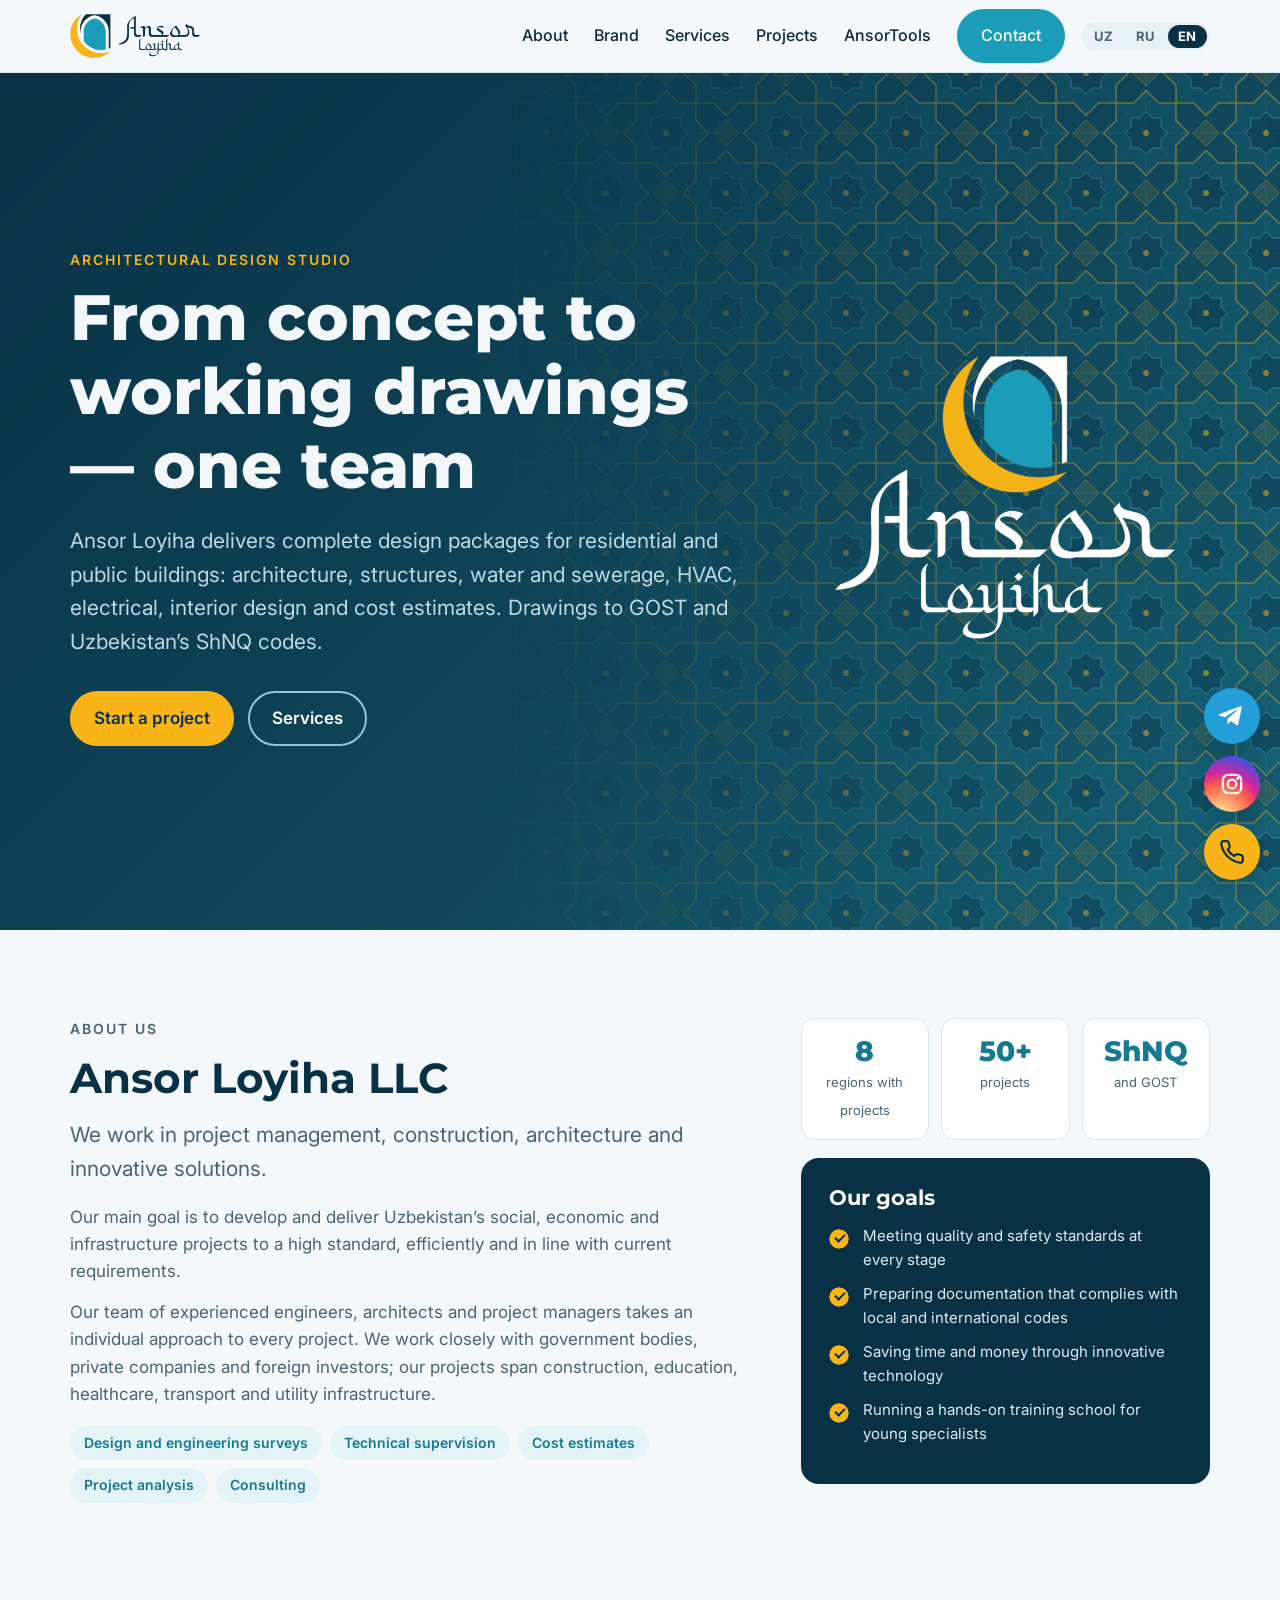
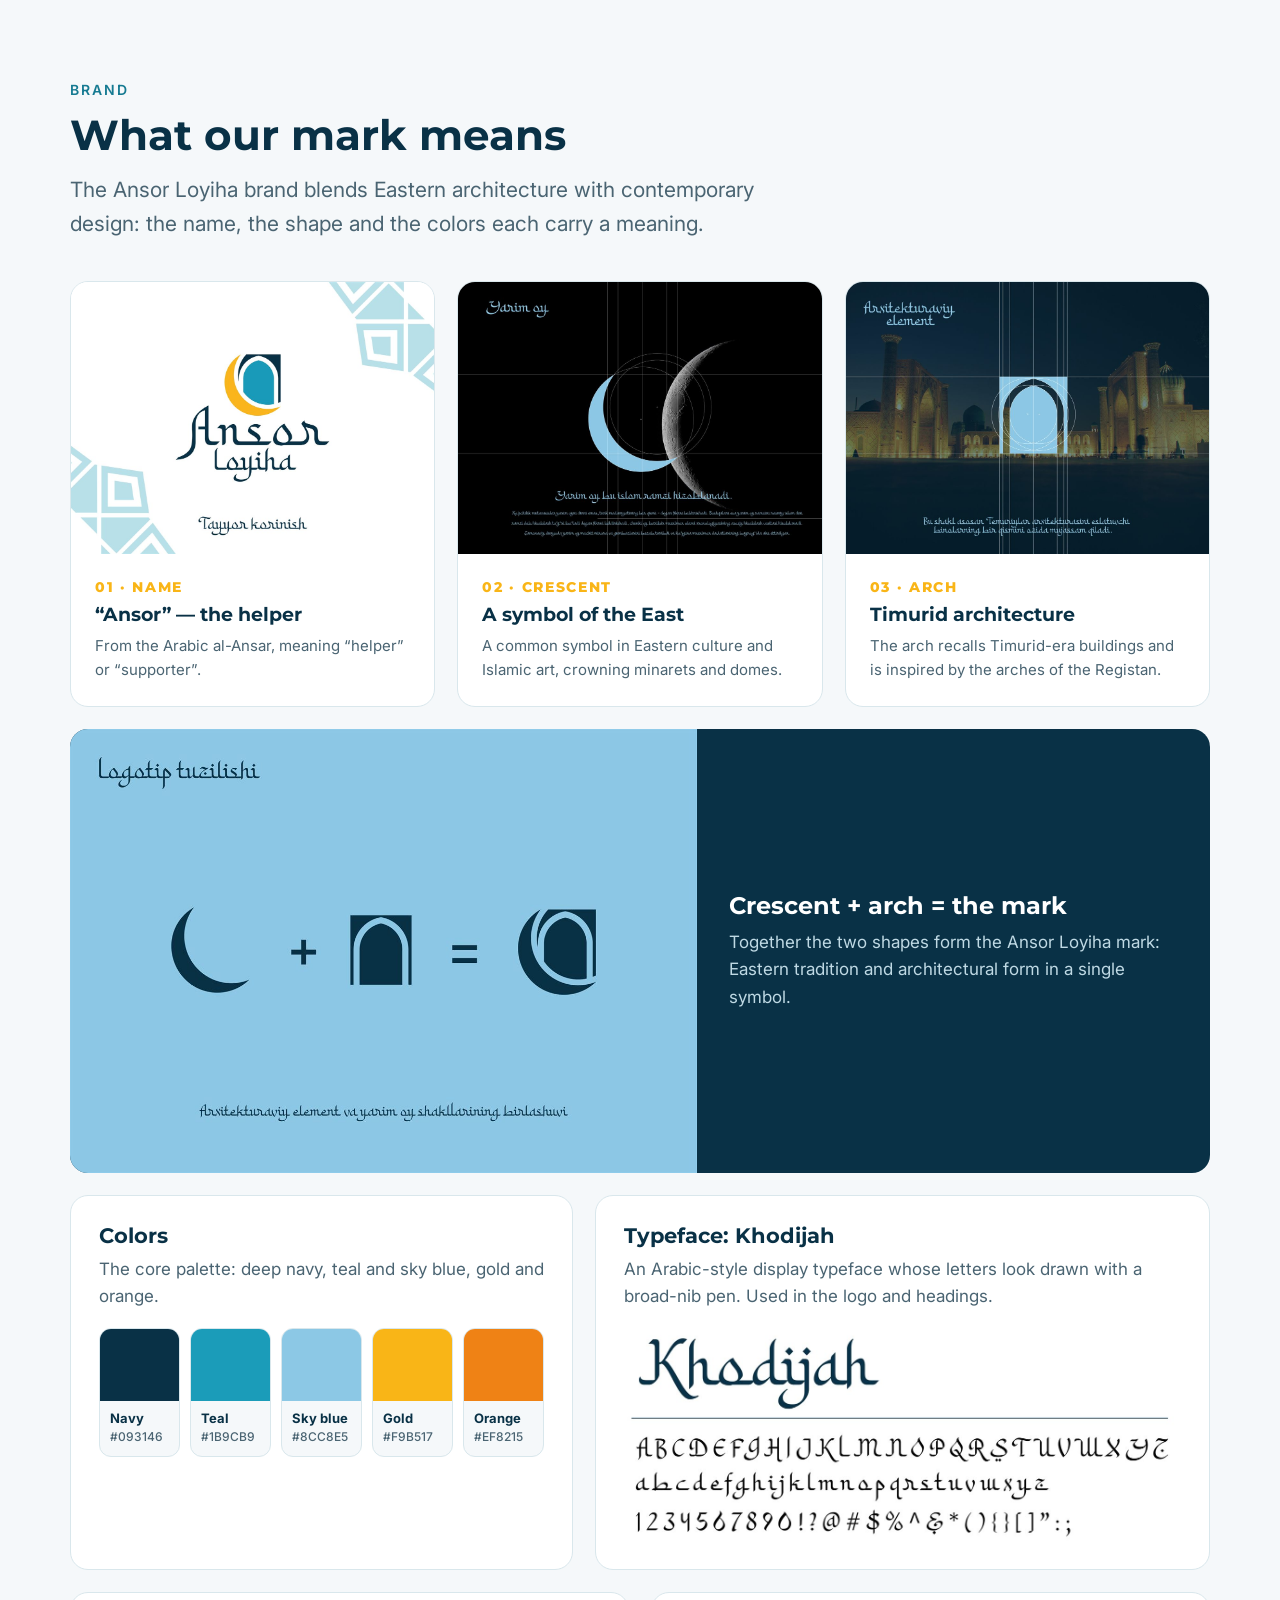
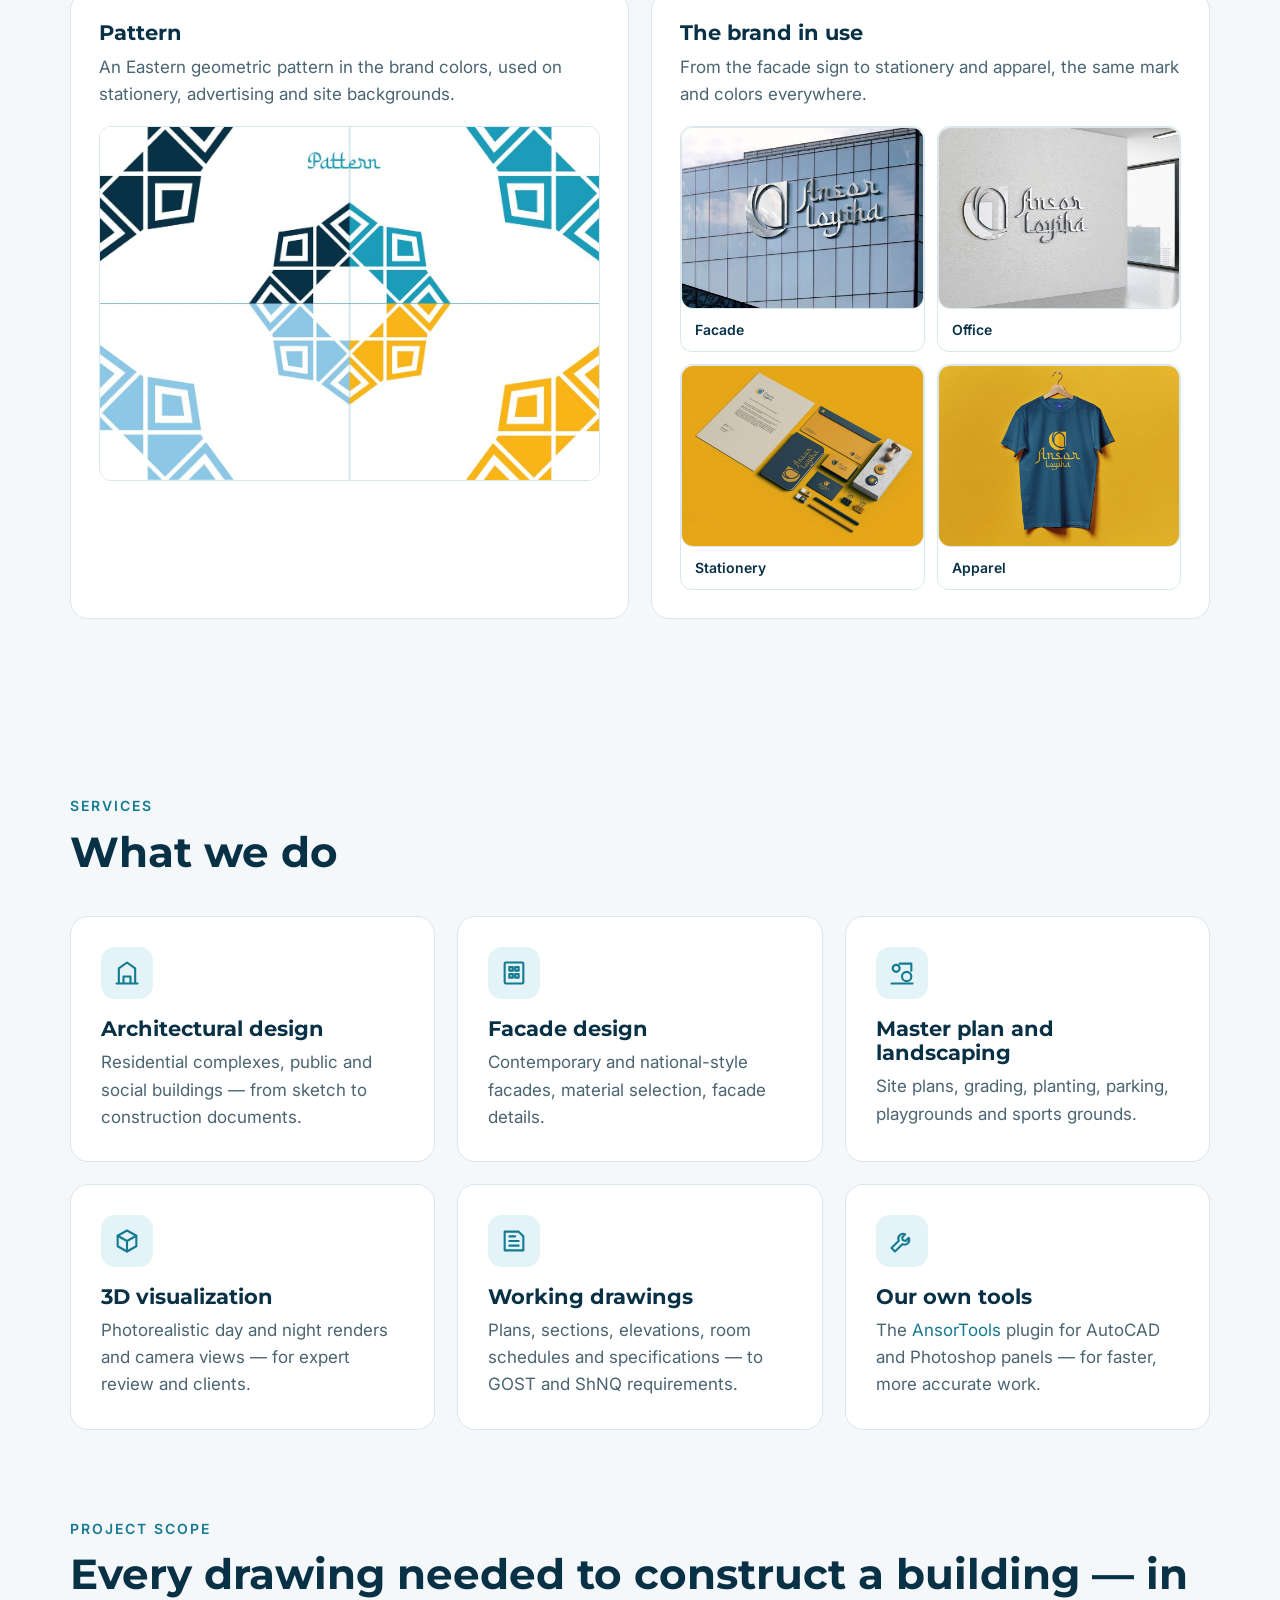
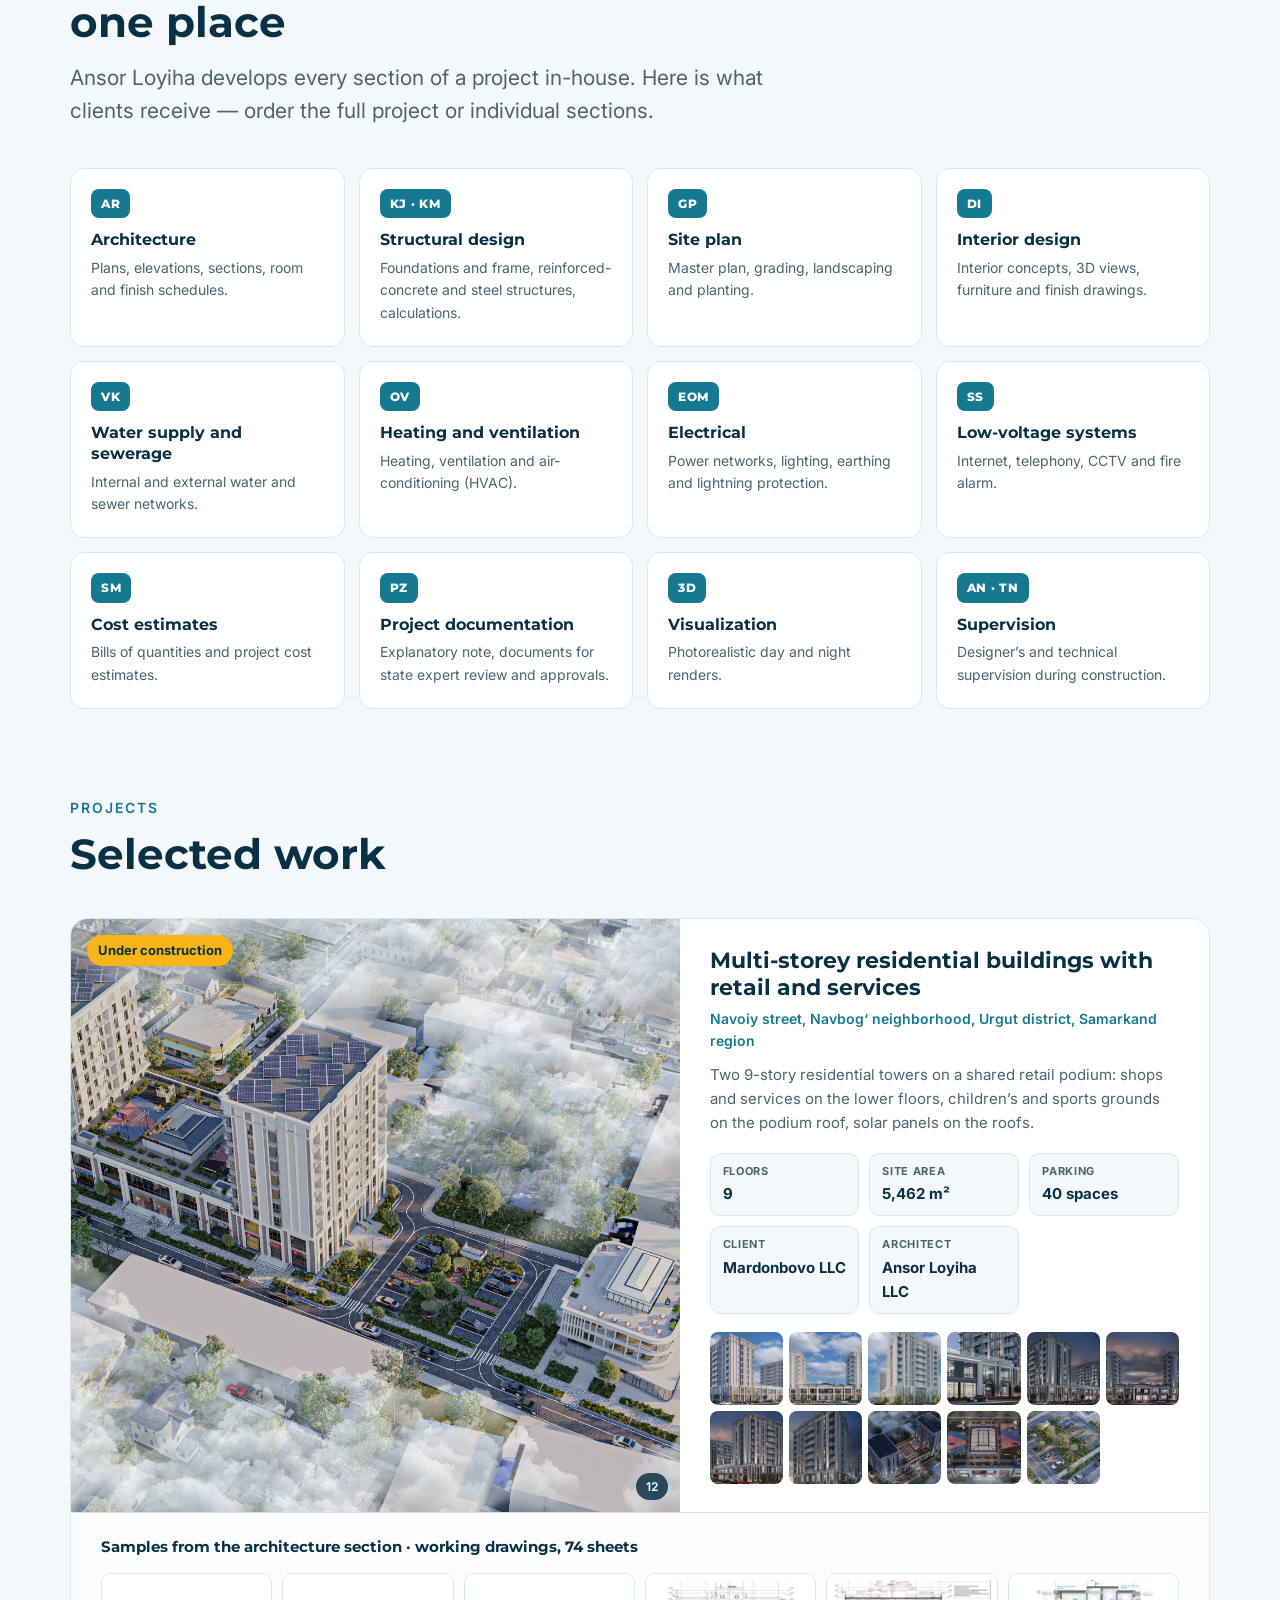
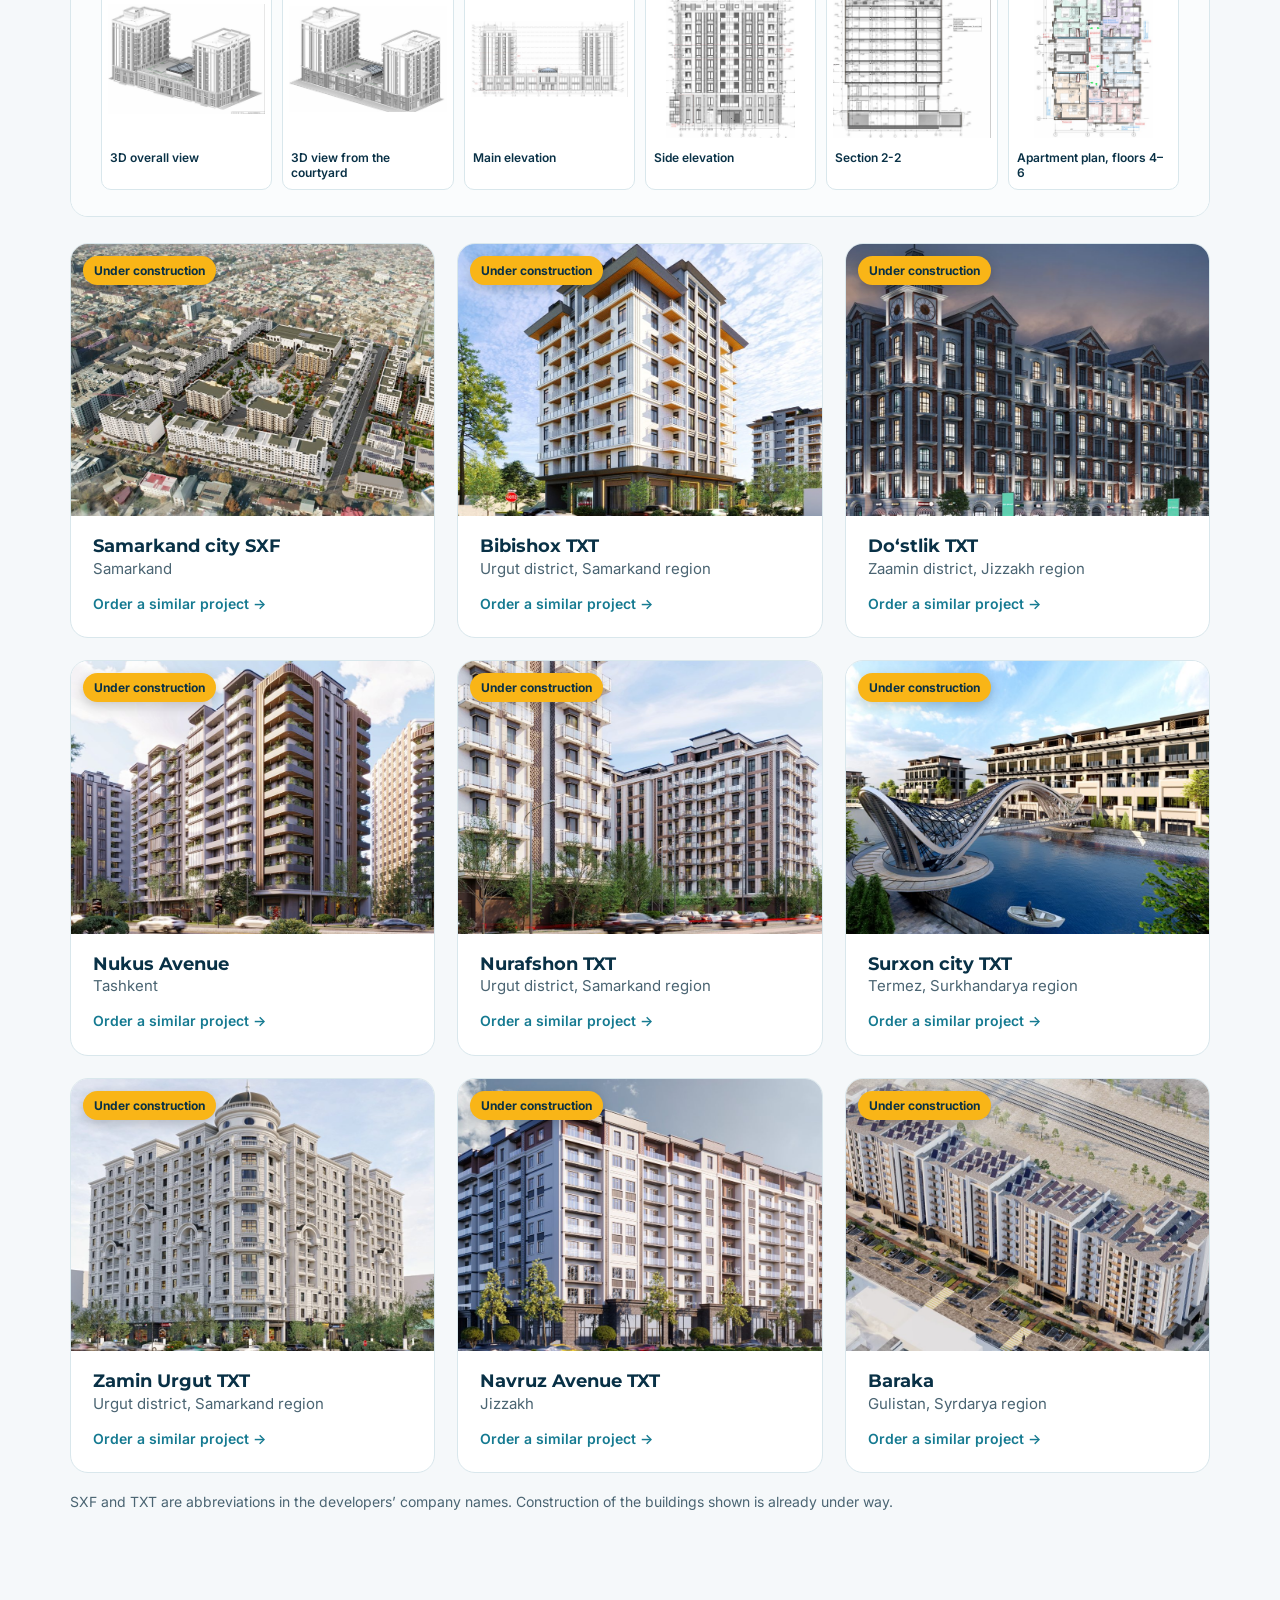
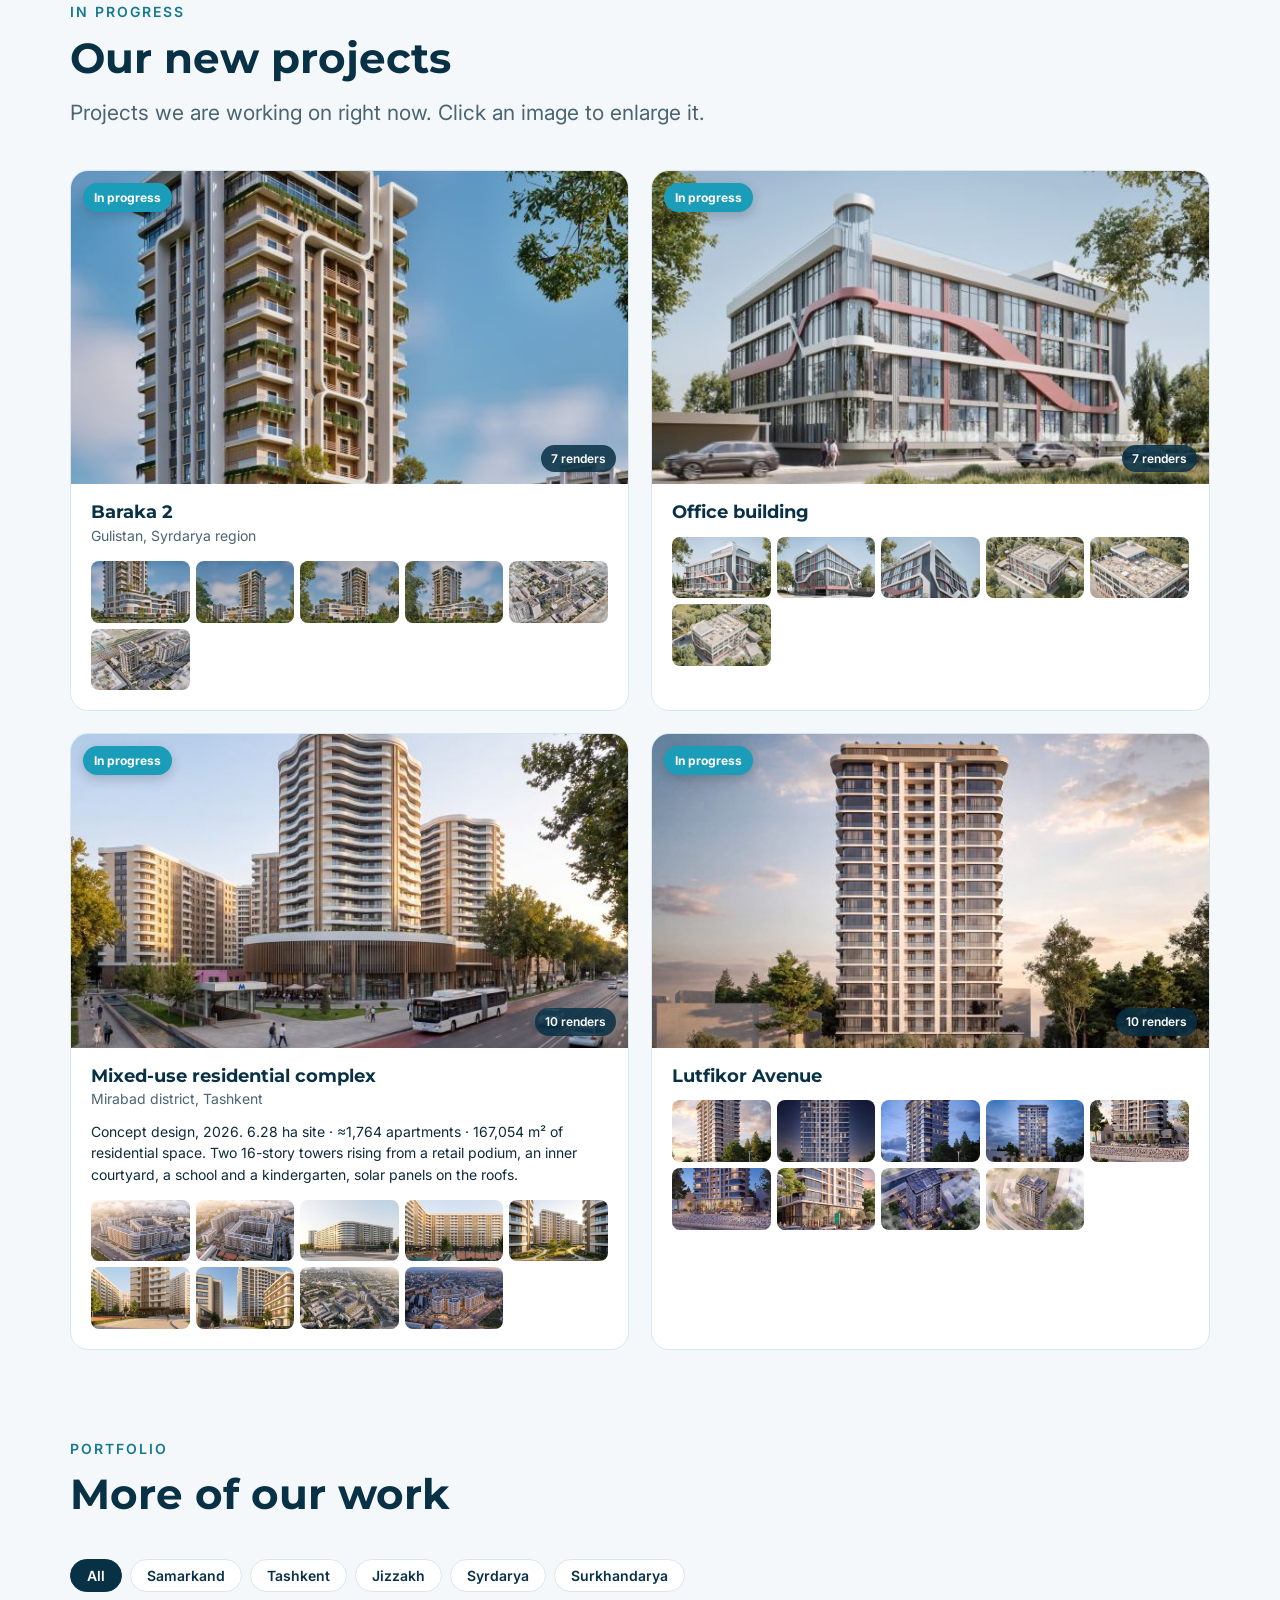
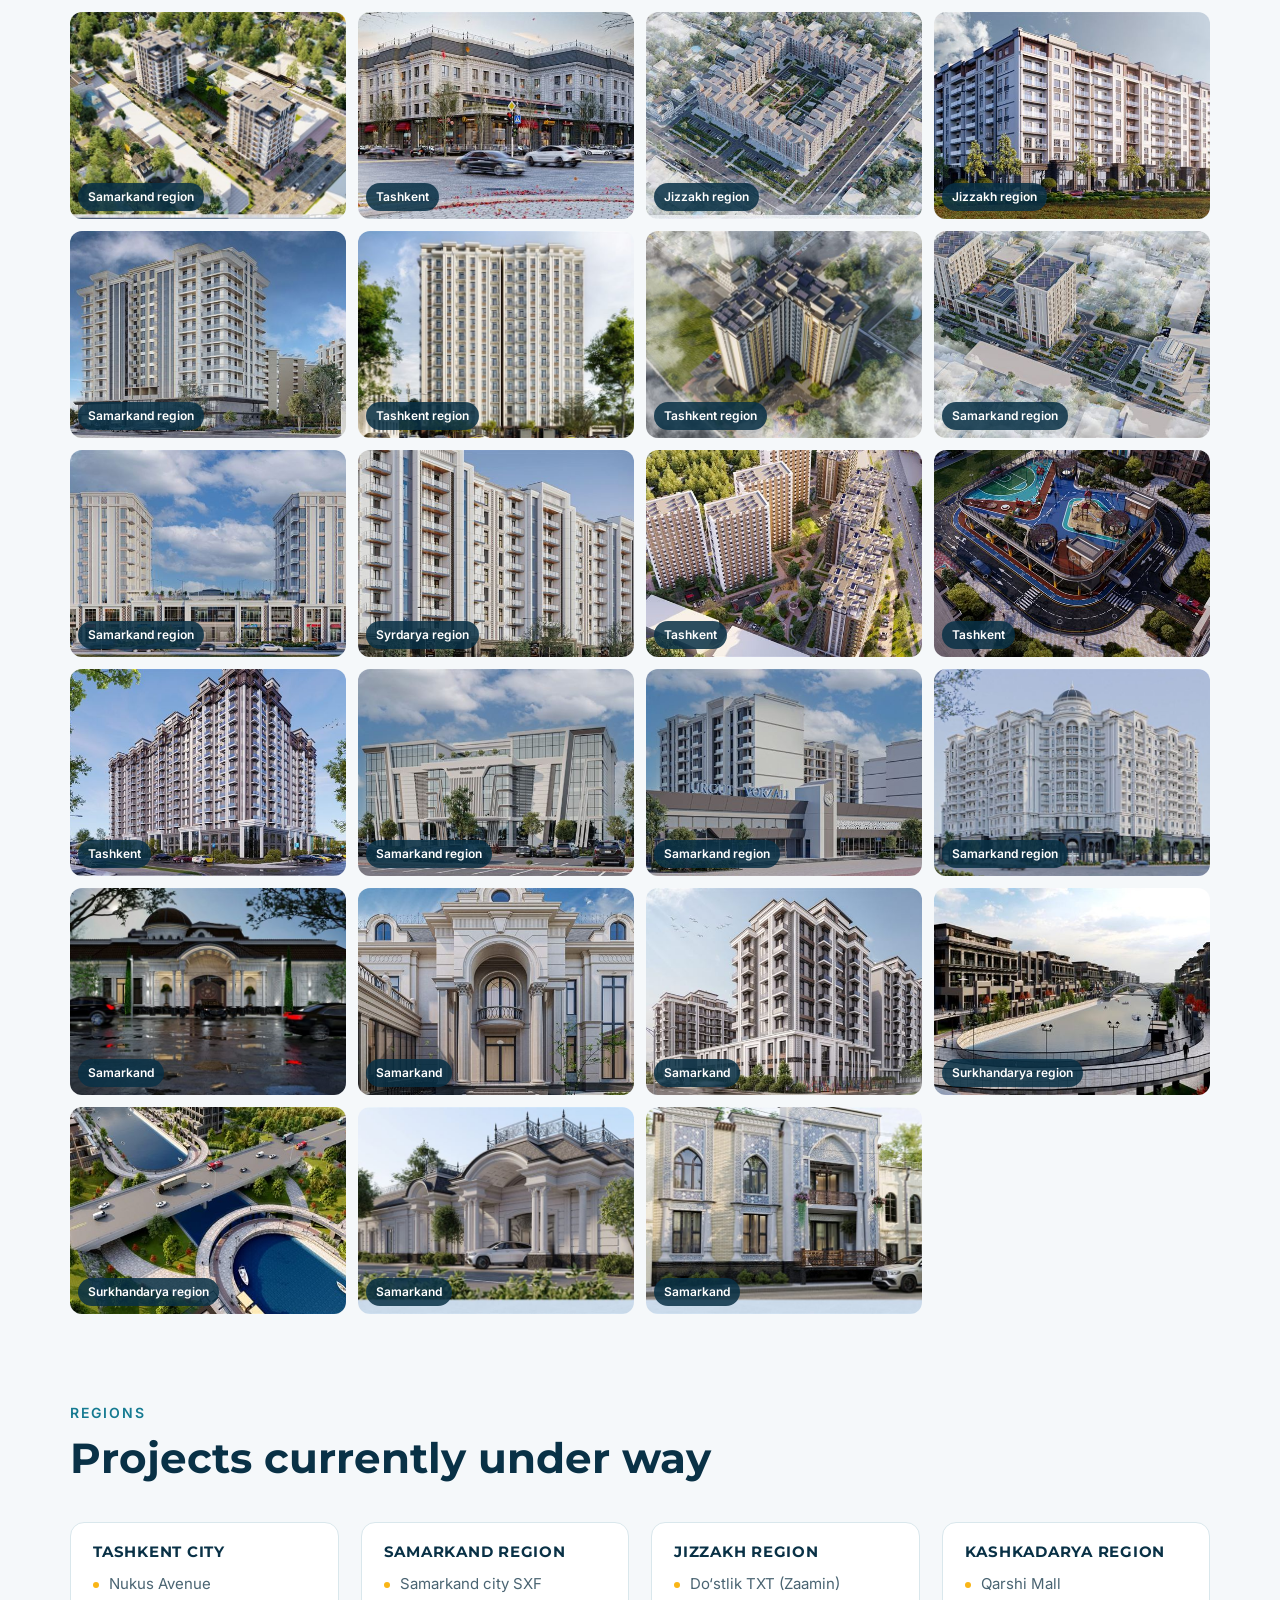
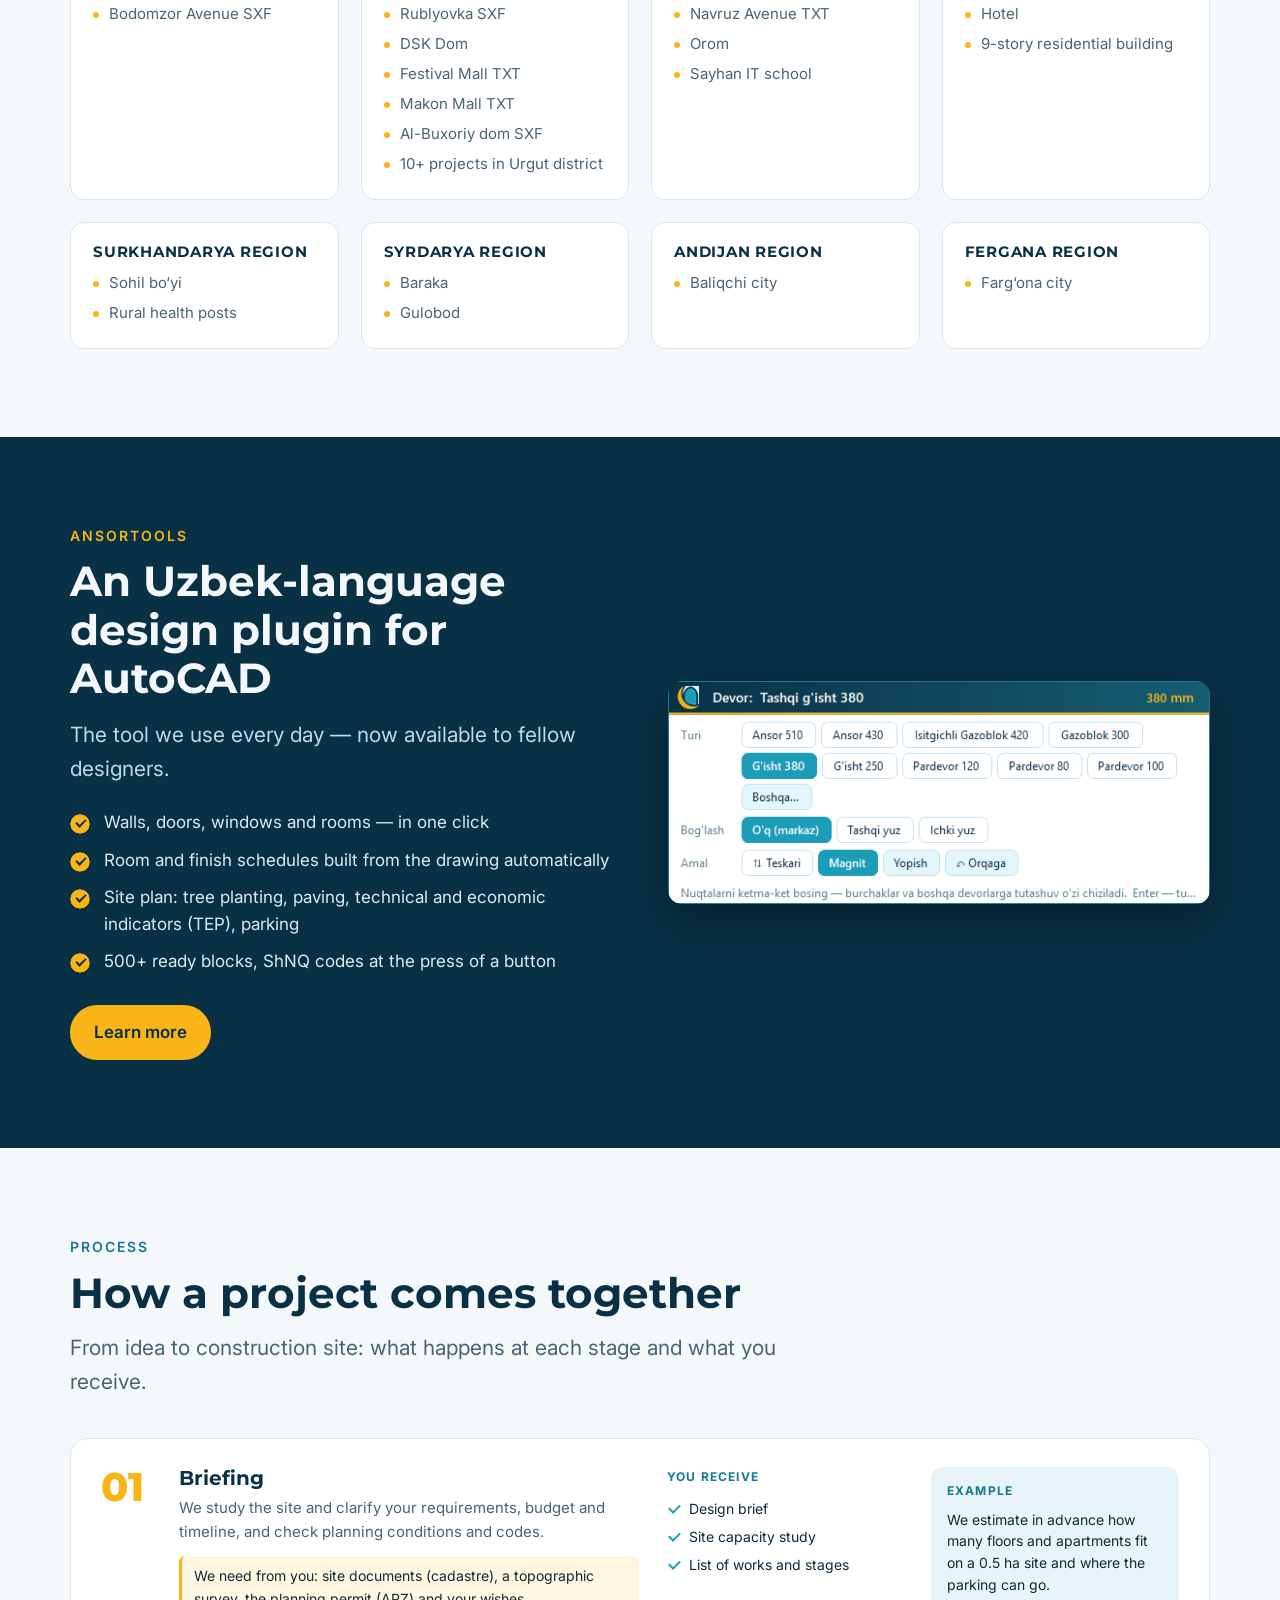
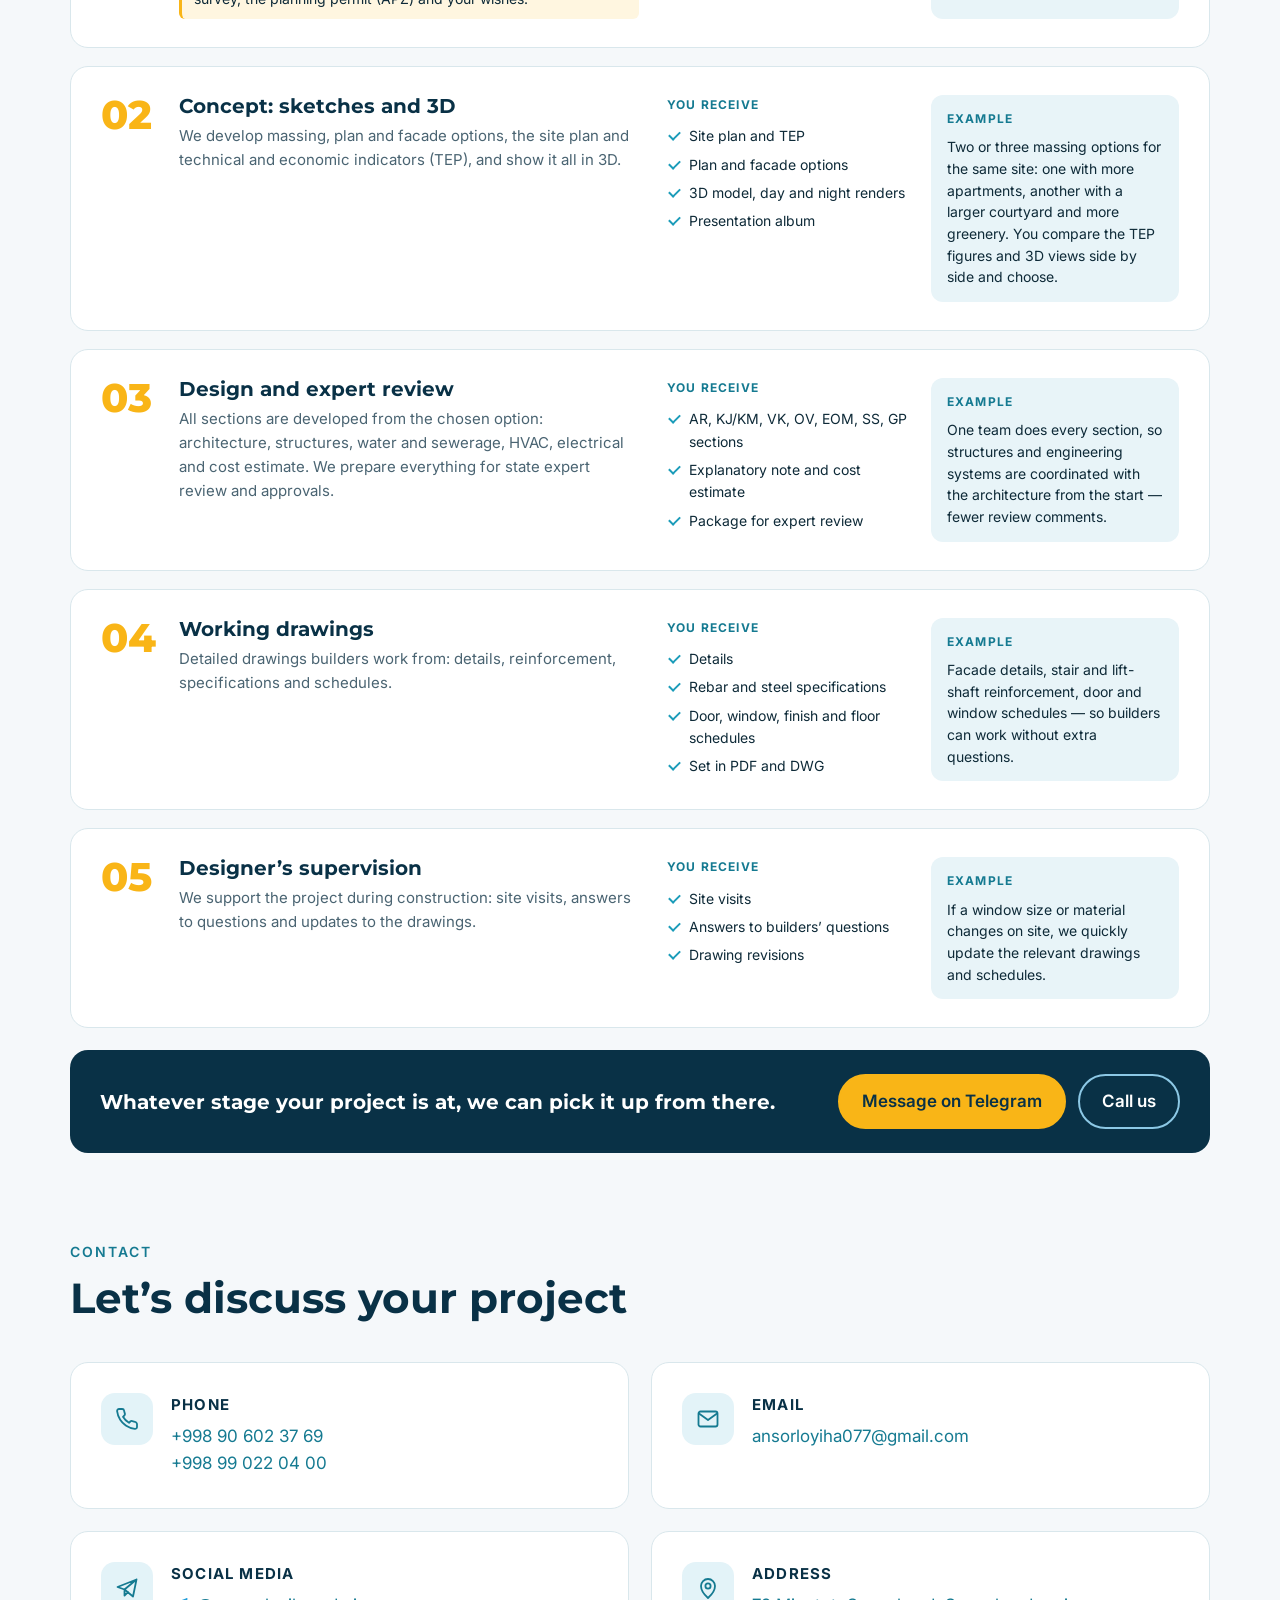
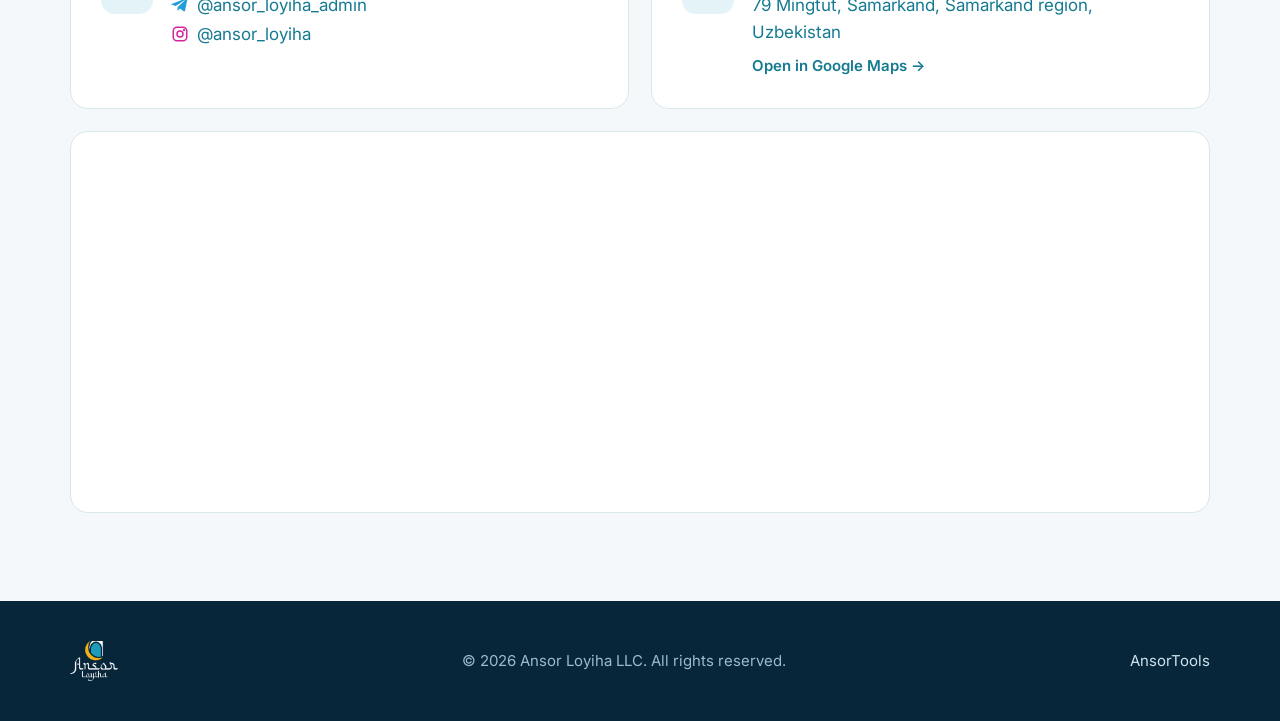
==== commit bb2b3bc9: "Urgut Mardonbovo (qurilmoqda, pasport, renderlar, AR chizmalar), Lutfikor Avenue, ish tartibi, ijtim" ====
--- a/en/index.html
+++ b/en/index.html
@@ -255,6 +255,17 @@
       <p class="eyebrow">Projects</p>
       <h2>Selected work</h2>
     </div>
+    <!--feat--><article class="feat">
+      <a class="feat-cover" href="/assets/loyihalar/qurilish/m01.jpg" data-lb><img src="/assets/loyihalar/qurilish/m01.jpg" alt="Multi-storey residential buildings with retail and services — Ansor Loyiha" width="1600" height="1000" loading="lazy"><span class="pbadge">Under construction</span><span class="np-n">12</span></a>
+      <div class="feat-tx">
+        <h3>Multi-storey residential buildings with retail and services</h3>
+        <p class="feat-pl">Navoiy street, Navbog‘ neighborhood, Urgut district, Samarkand region</p>
+        <p class="feat-d">Two 9-story residential towers on a shared retail podium: shops and services on the lower floors, children’s and sports grounds on the podium roof, solar panels on the roofs.</p>
+        <dl class="feat-f"><div><dt>Floors</dt><dd>9</dd></div><div><dt>Site area</dt><dd>5,462 m²</dd></div><div><dt>Parking</dt><dd>40 spaces</dd></div><div><dt>Client</dt><dd>Mardonbovo LLC</dd></div><div><dt>Architect</dt><dd>Ansor Loyiha LLC</dd></div></dl>
+        <div class="feat-th"><a href="/assets/loyihalar/qurilish/m02.jpg" data-lb><img src="/assets/loyihalar/qurilish/tm02.jpg" alt="Multi-storey residential buildings with retail and services — Ansor Loyiha" width="600" height="400" loading="lazy"></a><a href="/assets/loyihalar/qurilish/m03.jpg" data-lb><img src="/assets/loyihalar/qurilish/tm03.jpg" alt="Multi-storey residential buildings with retail and services — Ansor Loyiha" width="600" height="400" loading="lazy"></a><a href="/assets/loyihalar/qurilish/m04.jpg" data-lb><img src="/assets/loyihalar/qurilish/tm04.jpg" alt="Multi-storey residential buildings with retail and services — Ansor Loyiha" width="600" height="400" loading="lazy"></a><a href="/assets/loyihalar/qurilish/m05.jpg" data-lb><img src="/assets/loyihalar/qurilish/tm05.jpg" alt="Multi-storey residential buildings with retail and services — Ansor Loyiha" width="600" height="400" loading="lazy"></a><a href="/assets/loyihalar/qurilish/m06.jpg" data-lb><img src="/assets/loyihalar/qurilish/tm06.jpg" alt="Multi-storey residential buildings with retail and services — Ansor Loyiha" width="600" height="400" loading="lazy"></a><a href="/assets/loyihalar/qurilish/m07.jpg" data-lb><img src="/assets/loyihalar/qurilish/tm07.jpg" alt="Multi-storey residential buildings with retail and services — Ansor Loyiha" width="600" height="400" loading="lazy"></a><a href="/assets/loyihalar/qurilish/m08.jpg" data-lb><img src="/assets/loyihalar/qurilish/tm08.jpg" alt="Multi-storey residential buildings with retail and services — Ansor Loyiha" width="600" height="400" loading="lazy"></a><a href="/assets/loyihalar/qurilish/m09.jpg" data-lb><img src="/assets/loyihalar/qurilish/tm09.jpg" alt="Multi-storey residential buildings with retail and services — Ansor Loyiha" width="600" height="400" loading="lazy"></a><a href="/assets/loyihalar/qurilish/m10.jpg" data-lb><img src="/assets/loyihalar/qurilish/tm10.jpg" alt="Multi-storey residential buildings with retail and services — Ansor Loyiha" width="600" height="400" loading="lazy"></a><a href="/assets/loyihalar/qurilish/m11.jpg" data-lb><img src="/assets/loyihalar/qurilish/tm11.jpg" alt="Multi-storey residential buildings with retail and services — Ansor Loyiha" width="600" height="400" loading="lazy"></a><a href="/assets/loyihalar/qurilish/m12.jpg" data-lb><img src="/assets/loyihalar/qurilish/tm12.jpg" alt="Multi-storey residential buildings with retail and services — Ansor Loyiha" width="600" height="400" loading="lazy"></a></div>
+      </div>
+      <div class="feat-ar"><h4>Samples from the architecture section · working drawings, 74 sheets</h4><div class="feat-ar-g"><a href="/assets/loyihalar/qurilish/ar01.jpg" data-lb><img src="/assets/loyihalar/qurilish/tar01.jpg" alt="3D overall view — Multi-storey residential buildings with retail and services" width="520" height="370" loading="lazy"><span>3D overall view</span></a><a href="/assets/loyihalar/qurilish/ar02.jpg" data-lb><img src="/assets/loyihalar/qurilish/tar02.jpg" alt="3D view from the courtyard — Multi-storey residential buildings with retail and services" width="520" height="370" loading="lazy"><span>3D view from the courtyard</span></a><a href="/assets/loyihalar/qurilish/ar03.jpg" data-lb><img src="/assets/loyihalar/qurilish/tar03.jpg" alt="Main elevation — Multi-storey residential buildings with retail and services" width="520" height="370" loading="lazy"><span>Main elevation</span></a><a href="/assets/loyihalar/qurilish/ar04.jpg" data-lb><img src="/assets/loyihalar/qurilish/tar04.jpg" alt="Side elevation — Multi-storey residential buildings with retail and services" width="520" height="370" loading="lazy"><span>Side elevation</span></a><a href="/assets/loyihalar/qurilish/ar05.jpg" data-lb><img src="/assets/loyihalar/qurilish/tar05.jpg" alt="Section 2-2 — Multi-storey residential buildings with retail and services" width="520" height="370" loading="lazy"><span>Section 2-2</span></a><a href="/assets/loyihalar/qurilish/ar06.jpg" data-lb><img src="/assets/loyihalar/qurilish/tar06.jpg" alt="Apartment plan, floors 4–6 — Multi-storey residential buildings with retail and services" width="520" height="370" loading="lazy"><span>Apartment plan, floors 4–6</span></a></div></div>
+    </article><!--/feat-->
     <p class="swipe-hint">Swipe</p>
     <div class="grid g3">
       <article class="proj"><div class="ph"><span class="pbadge">Under construction</span><img src="/assets/loyihalar/samarkand-city.jpg" alt="Samarkand city SXF — Ansor Loyiha project" width="1200" height="703" loading="lazy"></div><div class="tx"><h3>Samarkand city SXF</h3><p>Samarkand</p><a class="pcta" href="https://t.me/ANSOR_LOYIHA_ADMIN" target="_blank" rel="noopener">Order a similar project &rarr;</a></div></article>
@@ -278,7 +289,6 @@
       <h2>Our new projects</h2>
       <p class="lead" style="margin-top:14px">Projects we are working on right now. Click an image to enlarge it.</p>
     </div>
-    <p class="swipe-hint">Swipe</p>
     <div class="np-grid">
       <article class="np">
         <a class="np-cover" href="/assets/loyihalar/yangi/r01.jpg" data-lb><img src="/assets/loyihalar/yangi/tr01.jpg" alt="Baraka 2 — Ansor Loyiha" width="600" height="400" loading="lazy"><span class="pbadge np-b">In progress</span><span class="np-n">7 renders</span></a>
@@ -291,6 +301,10 @@
       <article class="np">
         <a class="np-cover" href="/assets/loyihalar/yangi/v01.jpg" data-lb><img src="/assets/loyihalar/yangi/tv01.jpg" alt="Mixed-use residential complex — Ansor Loyiha" width="600" height="400" loading="lazy"><span class="pbadge np-b">In progress</span><span class="np-n">10 renders</span></a>
         <div class="np-tx"><h3>Mixed-use residential complex</h3><p>Mirabad district, Tashkent</p><p class="np-d">Concept design, 2026. 6.28 ha site · ≈1,764 apartments · 167,054 m² of residential space. Two 16-story towers rising from a retail podium, an inner courtyard, a school and a kindergarten, solar panels on the roofs.</p><div class="np-th"><a href="/assets/loyihalar/yangi/v02.jpg" data-lb><img src="/assets/loyihalar/yangi/tv02.jpg" alt="Mixed-use residential complex — Ansor Loyiha" width="600" height="338" loading="lazy"></a><a href="/assets/loyihalar/yangi/v03.jpg" data-lb><img src="/assets/loyihalar/yangi/tv03.jpg" alt="Mixed-use residential complex — Ansor Loyiha" width="600" height="338" loading="lazy"></a><a href="/assets/loyihalar/yangi/v04.jpg" data-lb><img src="/assets/loyihalar/yangi/tv04.jpg" alt="Mixed-use residential complex — Ansor Loyiha" width="600" height="338" loading="lazy"></a><a href="/assets/loyihalar/yangi/v05.jpg" data-lb><img src="/assets/loyihalar/yangi/tv05.jpg" alt="Mixed-use residential complex — Ansor Loyiha" width="600" height="338" loading="lazy"></a><a href="/assets/loyihalar/yangi/v06.jpg" data-lb><img src="/assets/loyihalar/yangi/tv06.jpg" alt="Mixed-use residential complex — Ansor Loyiha" width="600" height="338" loading="lazy"></a><a href="/assets/loyihalar/yangi/v07.jpg" data-lb><img src="/assets/loyihalar/yangi/tv07.jpg" alt="Mixed-use residential complex — Ansor Loyiha" width="600" height="338" loading="lazy"></a><a href="/assets/loyihalar/yangi/v08.jpg" data-lb><img src="/assets/loyihalar/yangi/tv08.jpg" alt="Mixed-use residential complex — Ansor Loyiha" width="600" height="338" loading="lazy"></a><a href="/assets/loyihalar/yangi/v09.jpg" data-lb><img src="/assets/loyihalar/yangi/tv09.jpg" alt="Mixed-use residential complex — Ansor Loyiha" width="600" height="338" loading="lazy"></a><a href="/assets/loyihalar/yangi/v10.jpg" data-lb><img src="/assets/loyihalar/yangi/tv10.jpg" alt="Mixed-use residential complex — Ansor Loyiha" width="600" height="338" loading="lazy"></a></div></div>
+      </article>
+      <article class="np">
+        <a class="np-cover" href="/assets/loyihalar/yangi/l01.jpg" data-lb><img src="/assets/loyihalar/yangi/tl01.jpg" alt="Lutfikor Avenue — Ansor Loyiha" width="600" height="400" loading="lazy"><span class="pbadge np-b">In progress</span><span class="np-n">10 renders</span></a>
+        <div class="np-tx"><h3>Lutfikor Avenue</h3><div class="np-th"><a href="/assets/loyihalar/yangi/l02.jpg" data-lb><img src="/assets/loyihalar/yangi/tl02.jpg" alt="Lutfikor Avenue — Ansor Loyiha" width="600" height="338" loading="lazy"></a><a href="/assets/loyihalar/yangi/l03.jpg" data-lb><img src="/assets/loyihalar/yangi/tl03.jpg" alt="Lutfikor Avenue — Ansor Loyiha" width="600" height="338" loading="lazy"></a><a href="/assets/loyihalar/yangi/l04.jpg" data-lb><img src="/assets/loyihalar/yangi/tl04.jpg" alt="Lutfikor Avenue — Ansor Loyiha" width="600" height="338" loading="lazy"></a><a href="/assets/loyihalar/yangi/l05.jpg" data-lb><img src="/assets/loyihalar/yangi/tl05.jpg" alt="Lutfikor Avenue — Ansor Loyiha" width="600" height="338" loading="lazy"></a><a href="/assets/loyihalar/yangi/l06.jpg" data-lb><img src="/assets/loyihalar/yangi/tl06.jpg" alt="Lutfikor Avenue — Ansor Loyiha" width="600" height="338" loading="lazy"></a><a href="/assets/loyihalar/yangi/l07.jpg" data-lb><img src="/assets/loyihalar/yangi/tl07.jpg" alt="Lutfikor Avenue — Ansor Loyiha" width="600" height="338" loading="lazy"></a><a href="/assets/loyihalar/yangi/l08.jpg" data-lb><img src="/assets/loyihalar/yangi/tl08.jpg" alt="Lutfikor Avenue — Ansor Loyiha" width="600" height="338" loading="lazy"></a><a href="/assets/loyihalar/yangi/l09.jpg" data-lb><img src="/assets/loyihalar/yangi/tl09.jpg" alt="Lutfikor Avenue — Ansor Loyiha" width="600" height="338" loading="lazy"></a><a href="/assets/loyihalar/yangi/l10.jpg" data-lb><img src="/assets/loyihalar/yangi/tl10.jpg" alt="Lutfikor Avenue — Ansor Loyiha" width="600" height="338" loading="lazy"></a></div></div>
       </article>
     </div>
   </div>
--- a/assets/style.css
+++ b/assets/style.css
@@ -311,3 +311,45 @@
   .tk h3{font-size:15px}
 }
 @media (max-width:640px){.fab{gap:8px}.fab a{width:46px;height:46px}.fab svg{width:22px;height:22px}}
+/* #yangi: 4 ta loyiha -> kompyuterda 2x2, kichik rasmlar 5 tadan */
+.np-grid{grid-template-columns:repeat(2,1fr)}
+.np-cover{aspect-ratio:16/9}
+.np-th{grid-template-columns:repeat(5,1fr)}
+@media (max-width:900px){.np-th{grid-template-columns:repeat(3,1fr)}.np-cover{aspect-ratio:4/3}}
+
+/* qurilayotgan loyiha - katta kartochka (#loyihalar boshida) */
+.feat{display:grid;grid-template-columns:1.15fr 1fr;background:var(--card);border:1px solid var(--line);border-radius:var(--r);overflow:hidden;margin-bottom:26px}
+.feat-cover{position:relative;display:block;min-height:420px;background:#DCE9EF;overflow:hidden}
+.feat-cover img{position:absolute;inset:0;width:100%;height:100%;object-fit:cover;transition:transform .5s}
+.feat-cover:hover img{transform:scale(1.04)}
+.feat-cover .pbadge{top:16px;left:16px;font-size:13px}
+.feat-tx{padding:28px 30px}
+.feat-tx h3{font-size:22px;line-height:1.25}
+.feat-pl{color:var(--teal-d);font-weight:600;font-size:14px;margin-top:6px}
+.feat-d{color:var(--muted);font-size:15px;margin-top:10px}
+.feat-f{display:grid;grid-template-columns:repeat(3,1fr);gap:10px;margin:18px 0}
+.feat-f div{background:var(--bg);border:1px solid var(--line);border-radius:10px;padding:9px 12px}
+.feat-f dt{font-size:11px;font-weight:700;letter-spacing:.06em;text-transform:uppercase;color:var(--muted)}
+.feat-f dd{font-weight:700;color:var(--navy);font-size:15px;margin:2px 0 0}
+.feat-th{display:grid;grid-template-columns:repeat(6,1fr);gap:6px}
+.feat-th a{display:block;aspect-ratio:1;border-radius:8px;overflow:hidden;background:#DCE9EF}
+.feat-th img{width:100%;height:100%;object-fit:cover;transition:opacity .2s}
+.feat-th a:hover img{opacity:.8}
+@media (max-width:900px){.feat{grid-template-columns:1fr}.feat-cover{min-height:0;aspect-ratio:16/10}.feat-cover img{position:static}}
+@media (max-width:640px){.feat-tx{padding:20px}.feat-tx h3{font-size:19px}.feat-f{grid-template-columns:1fr 1fr}.feat-th{grid-template-columns:repeat(4,1fr)}}
+/* qurilayotgan loyiha: arxitektura bo'limi namunalari */
+.feat-ar{grid-column:1/-1;border-top:1px solid var(--line);padding:22px 30px 26px;background:#FAFCFD}
+.feat-ar h4{font-family:Montserrat,Arial,sans-serif;font-size:15px;color:var(--navy);margin-bottom:14px}
+.feat-ar-g{display:grid;grid-template-columns:repeat(8,1fr);gap:10px}
+.feat-ar-g a{display:block;background:#fff;border:1px solid var(--line);border-radius:10px;overflow:hidden;transition:.2s}
+.feat-ar-g a:hover{border-color:var(--teal);box-shadow:0 8px 20px rgba(9,49,70,.1);text-decoration:none}
+.feat-ar-g img{width:100%;aspect-ratio:4/3;object-fit:cover;object-position:top}
+.feat-ar-g span{display:block;padding:6px 8px 8px;font-size:12px;font-weight:600;color:var(--navy);line-height:1.3}
+@media (max-width:1080px){.feat-ar-g{grid-template-columns:repeat(4,1fr)}}
+@media (max-width:640px){.feat-ar{padding:18px 20px}.feat-ar-g{grid-template-columns:repeat(2,1fr)}}
+/* chizmalar: ramka/shtampsiz, butun ko'rinadi */
+.feat-ar-g{grid-template-columns:repeat(6,1fr)}
+.feat-ar-g img{aspect-ratio:1;object-fit:contain;object-position:center;background:#fff;padding:6px}
+@media (max-width:1080px){.feat-ar-g{grid-template-columns:repeat(3,1fr)}}
+@media (max-width:640px){.feat-ar-g{grid-template-columns:repeat(2,1fr)}}
+.lb img{background:#fff}
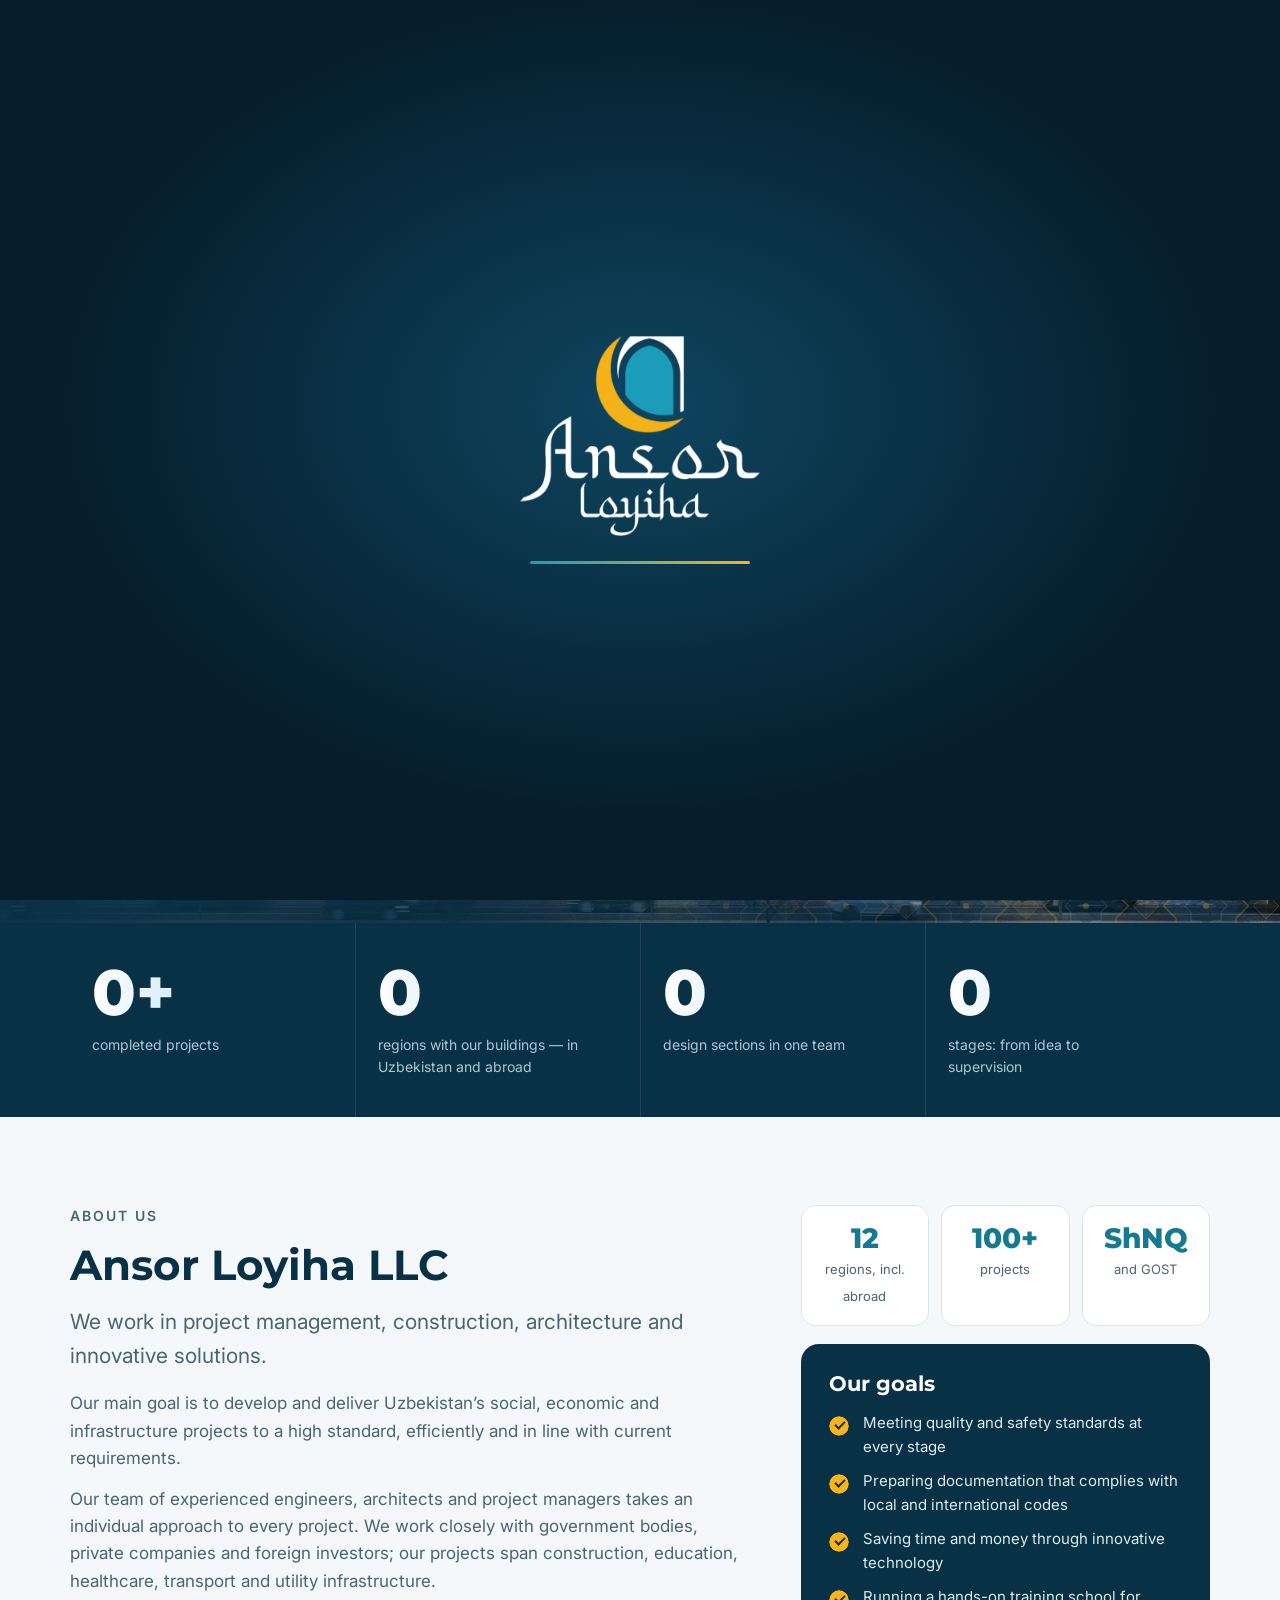
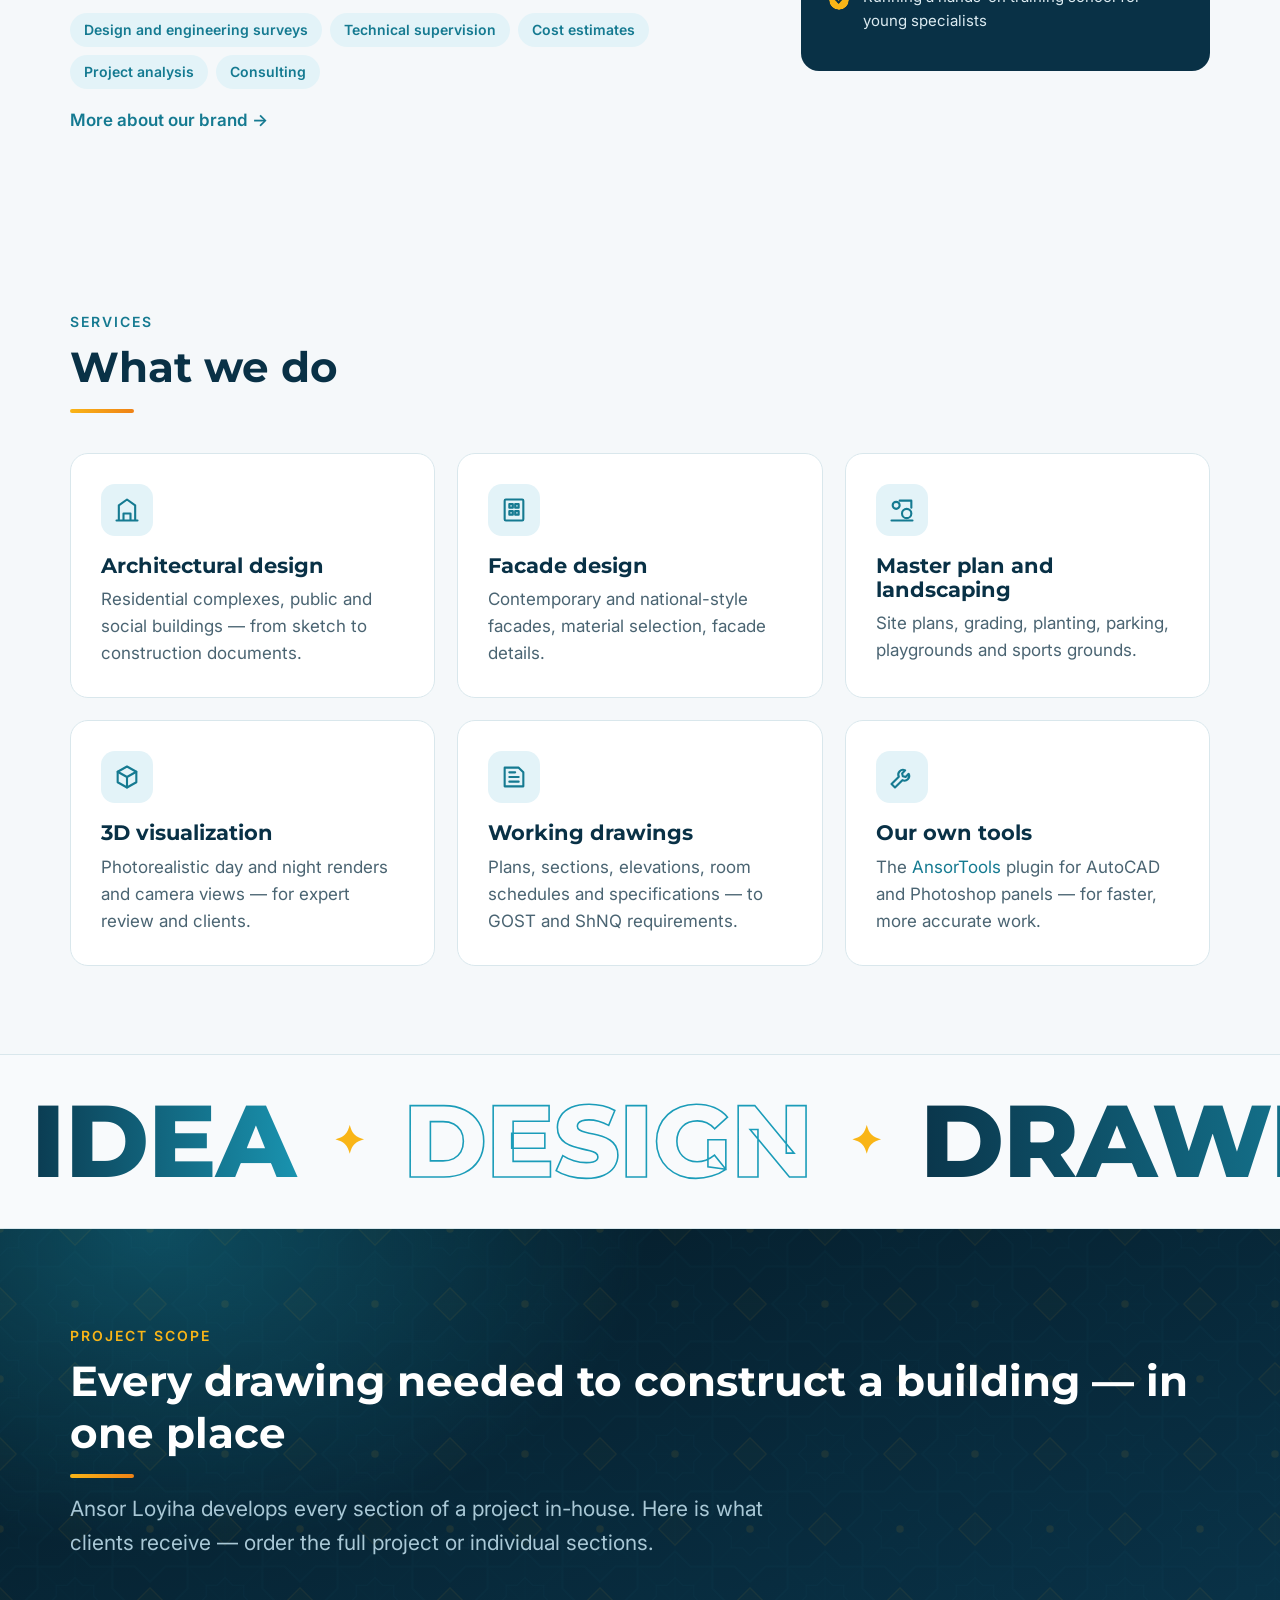
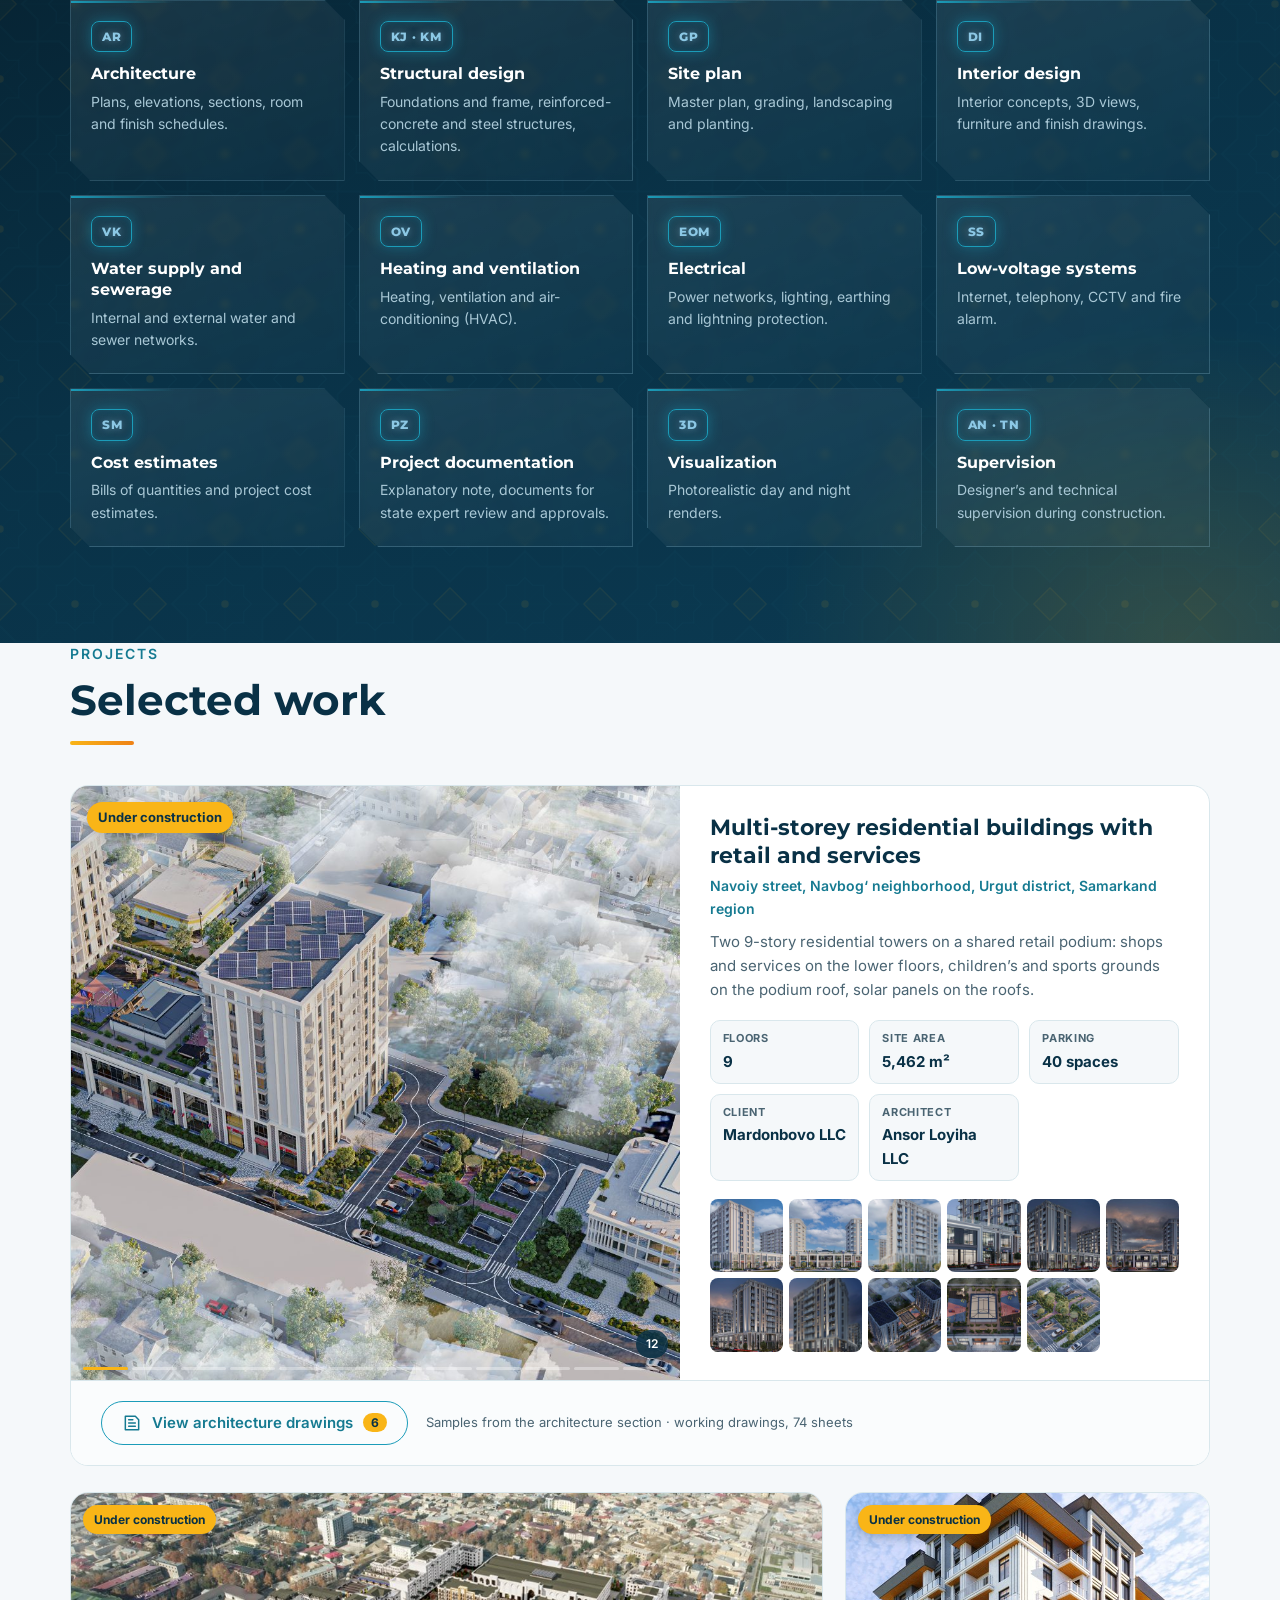
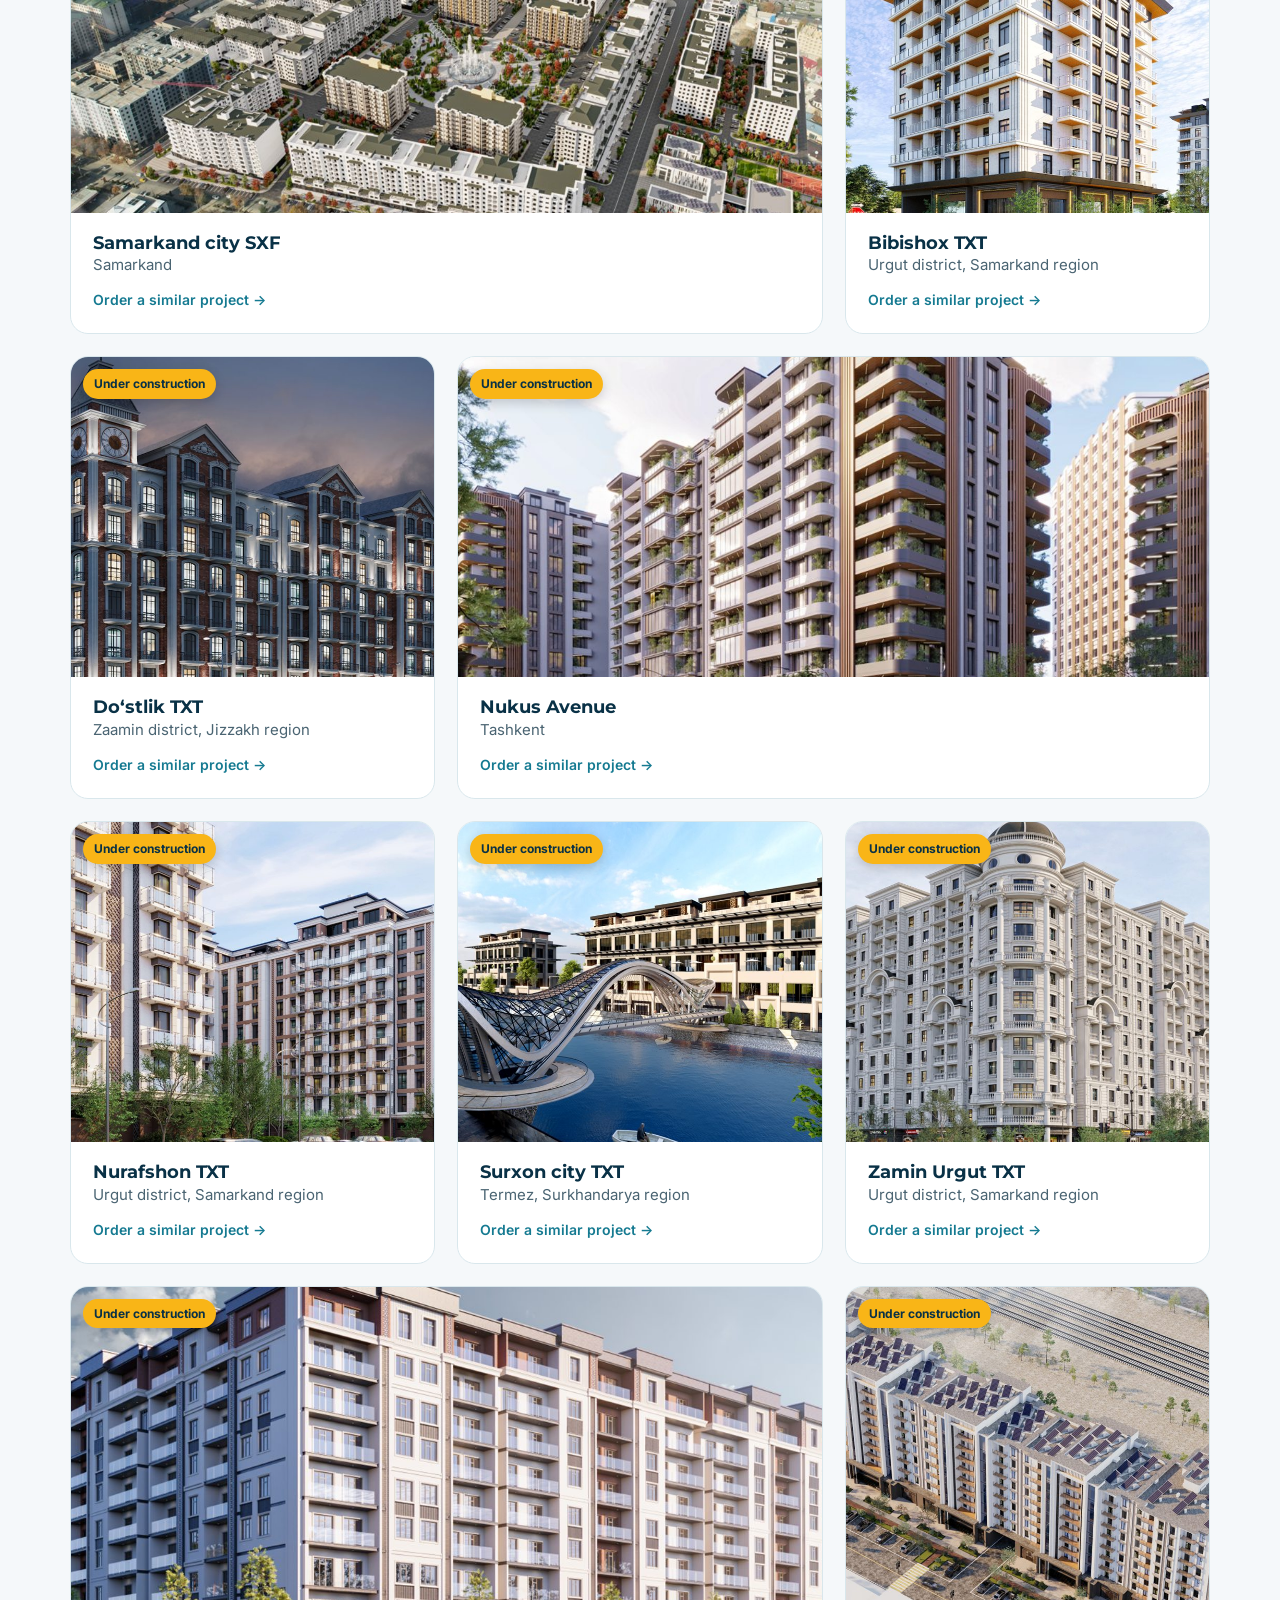
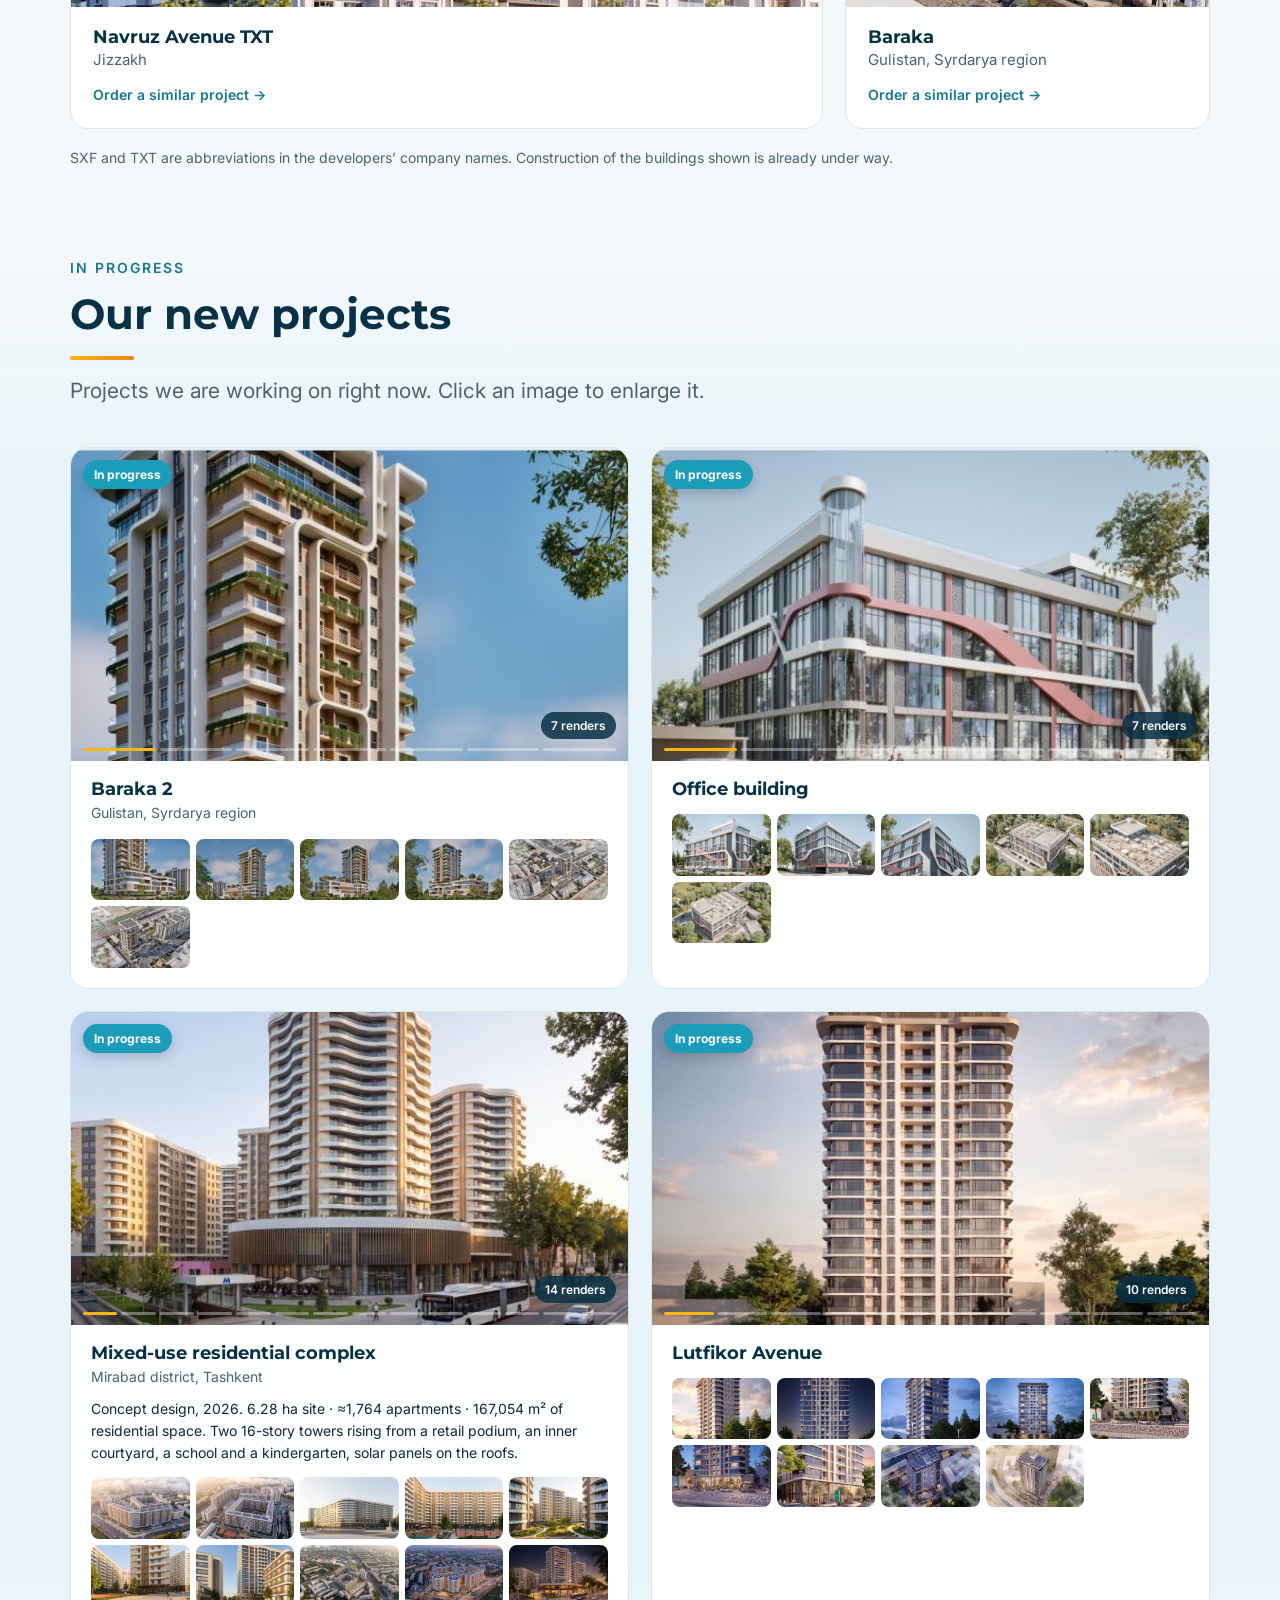
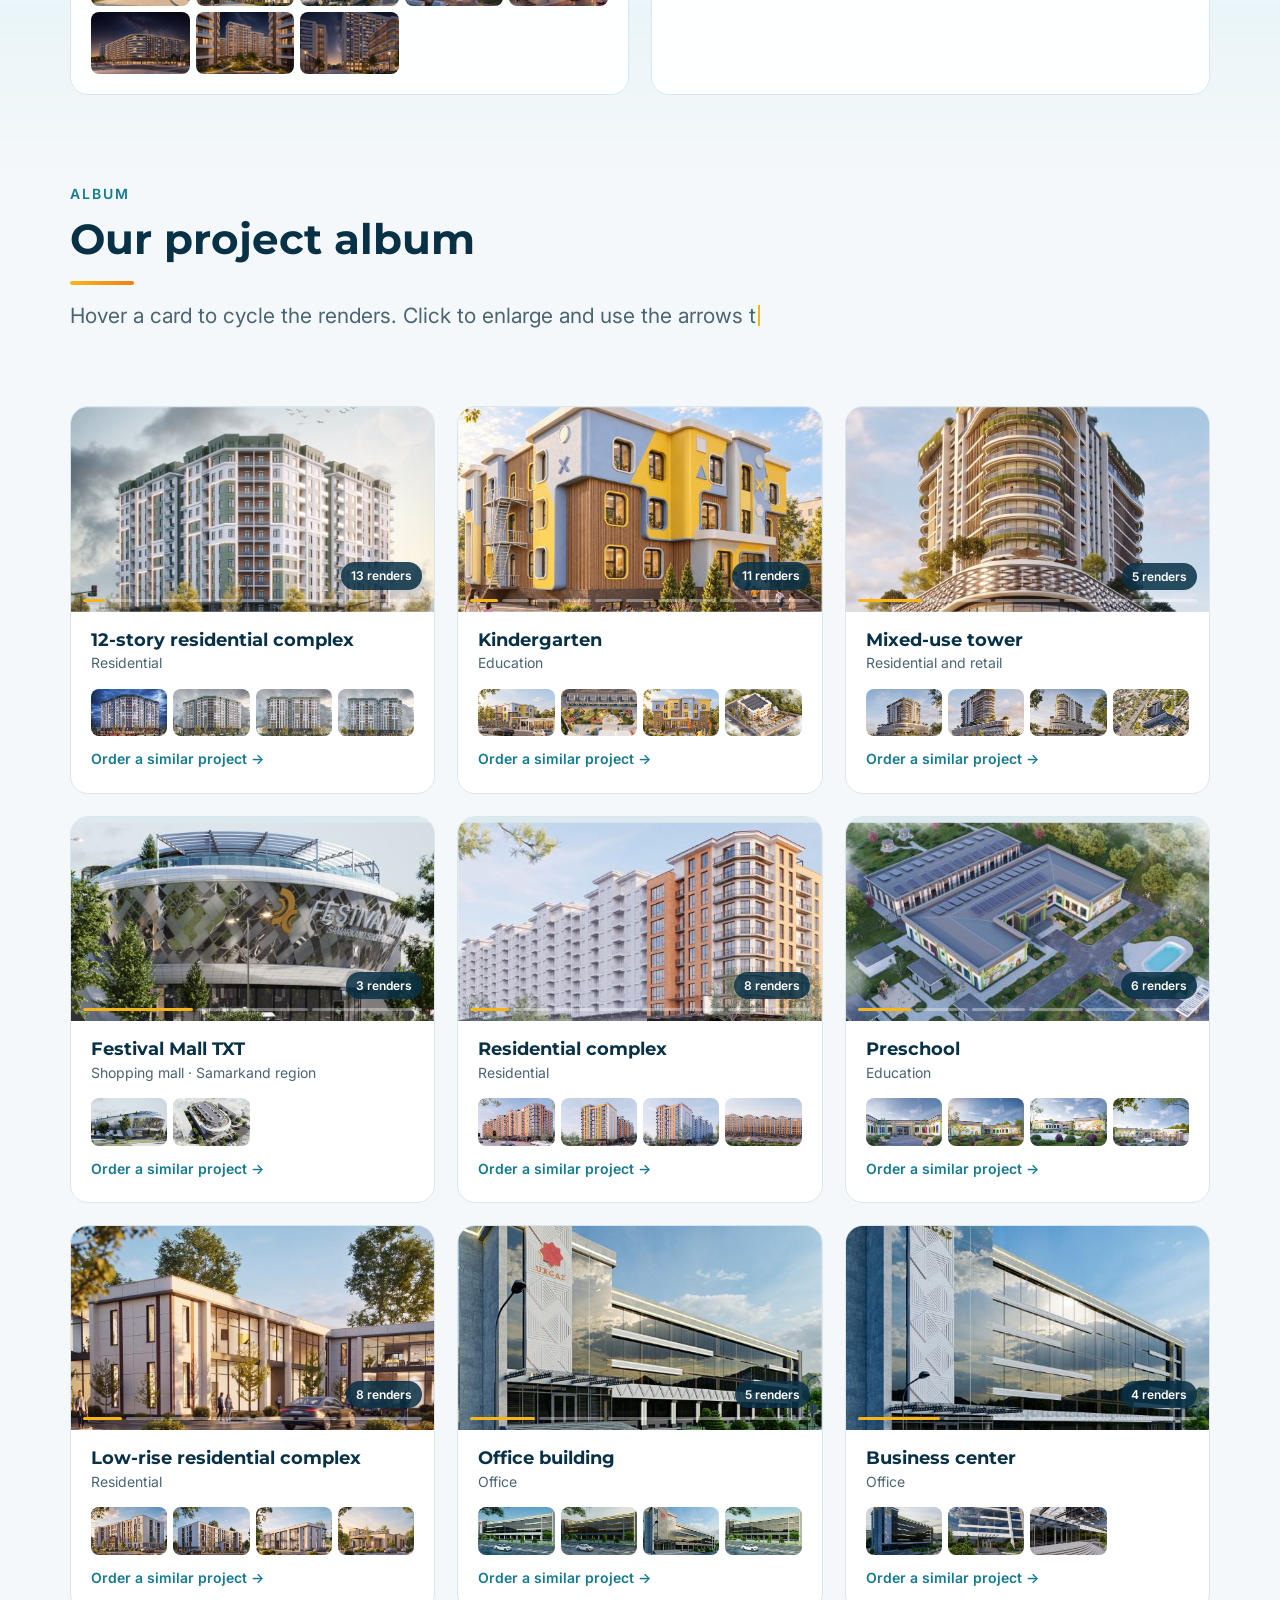
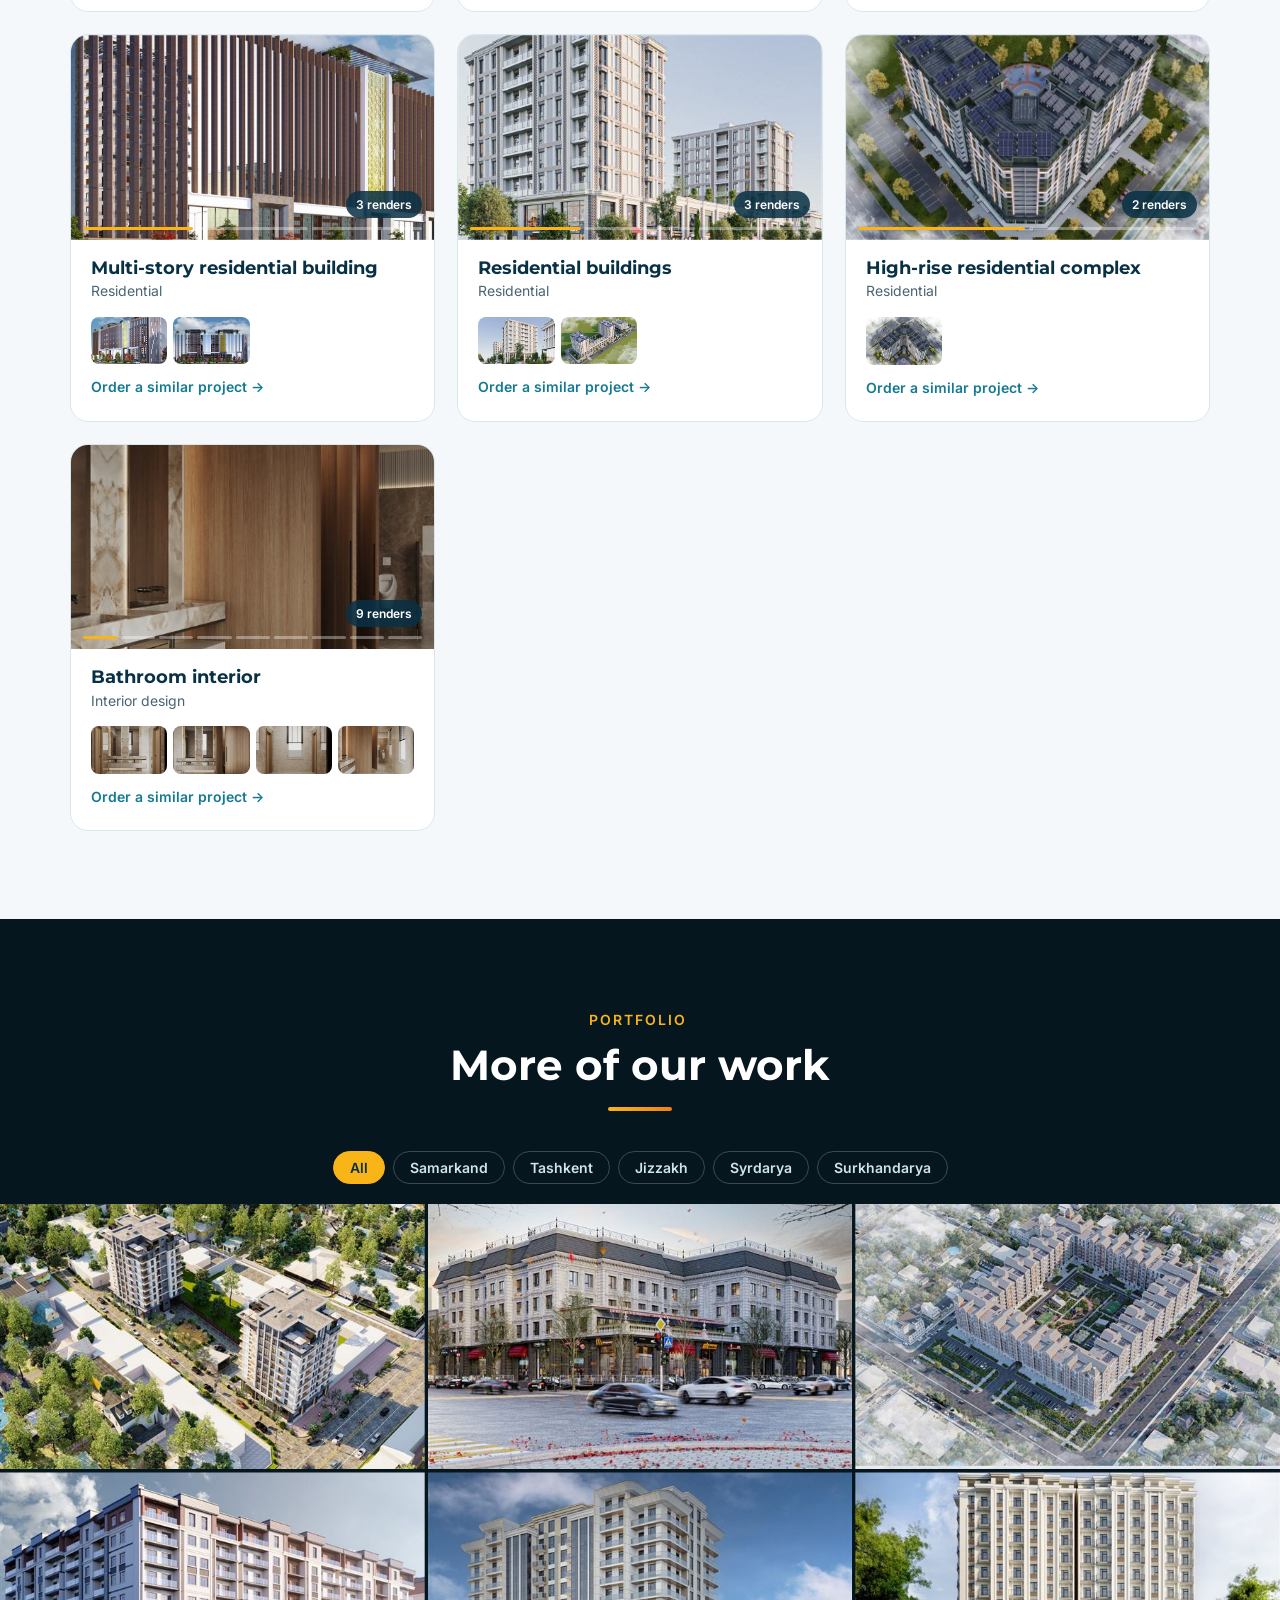
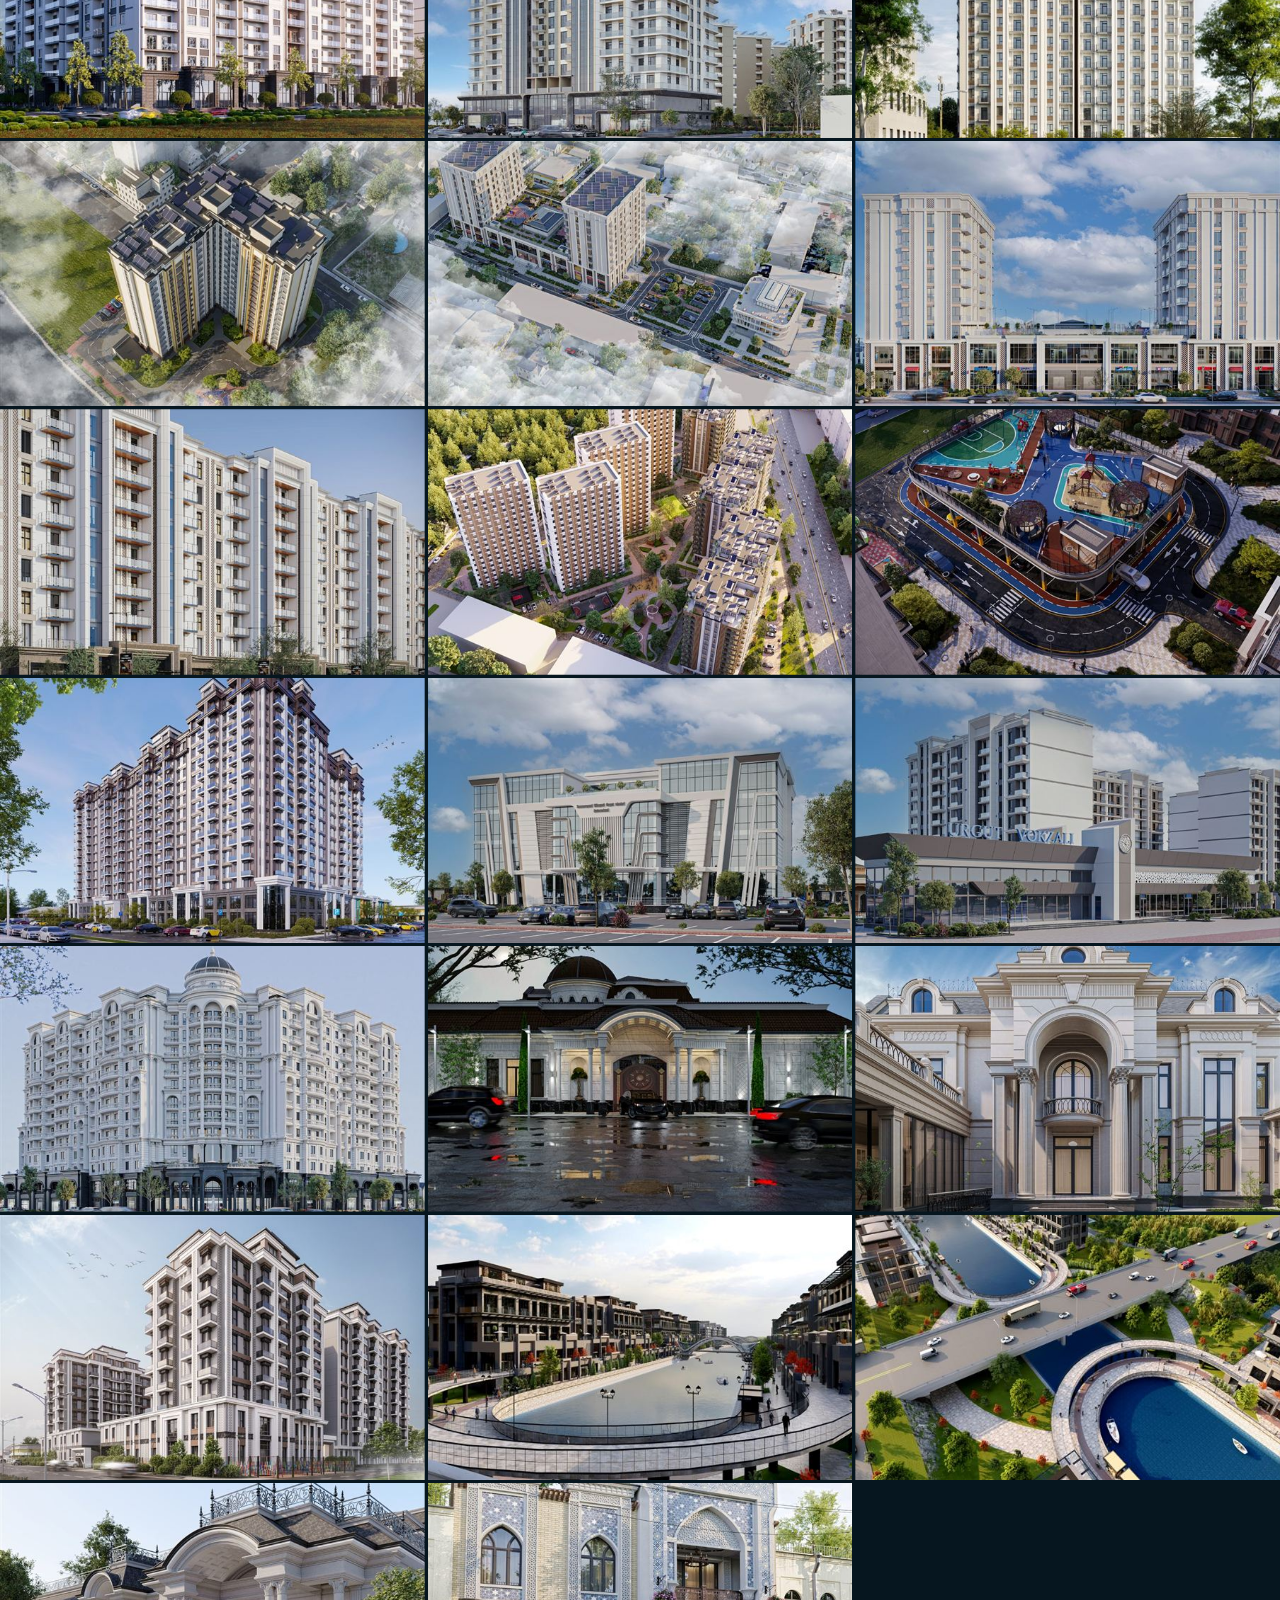
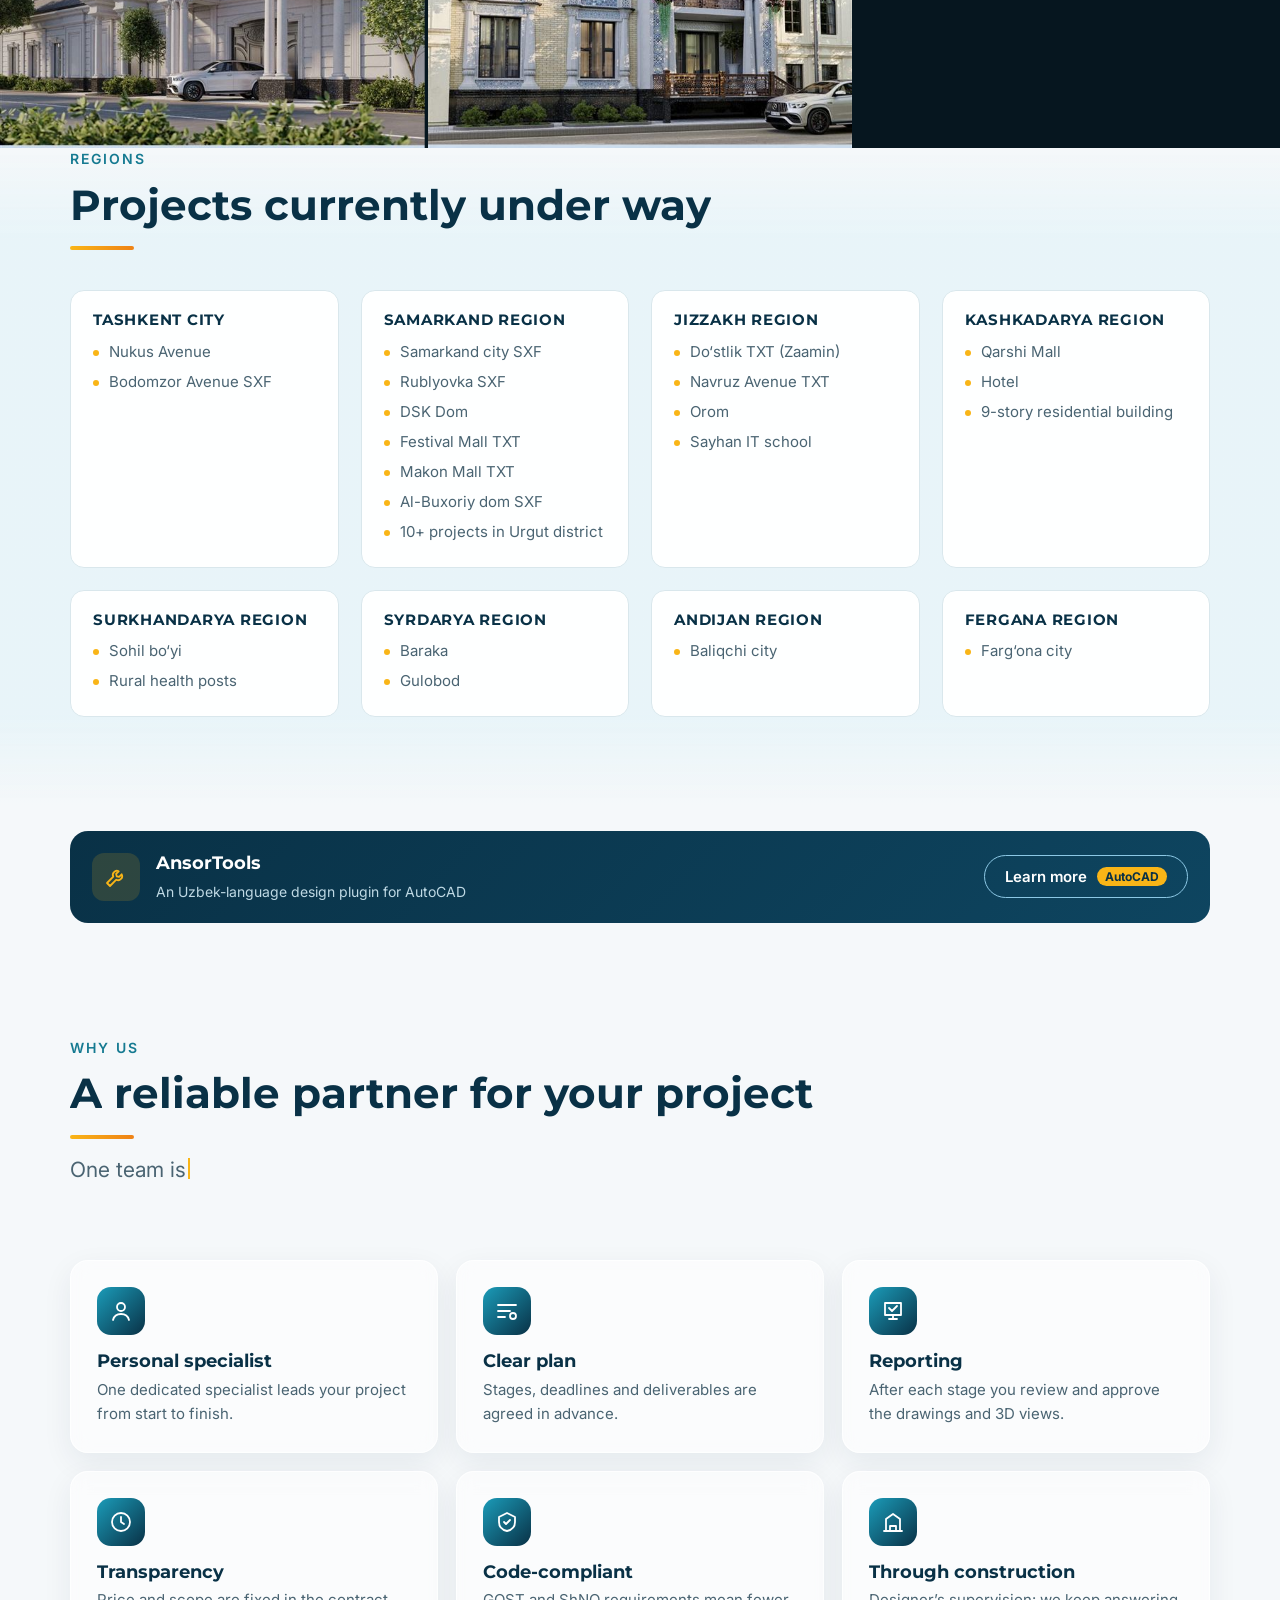
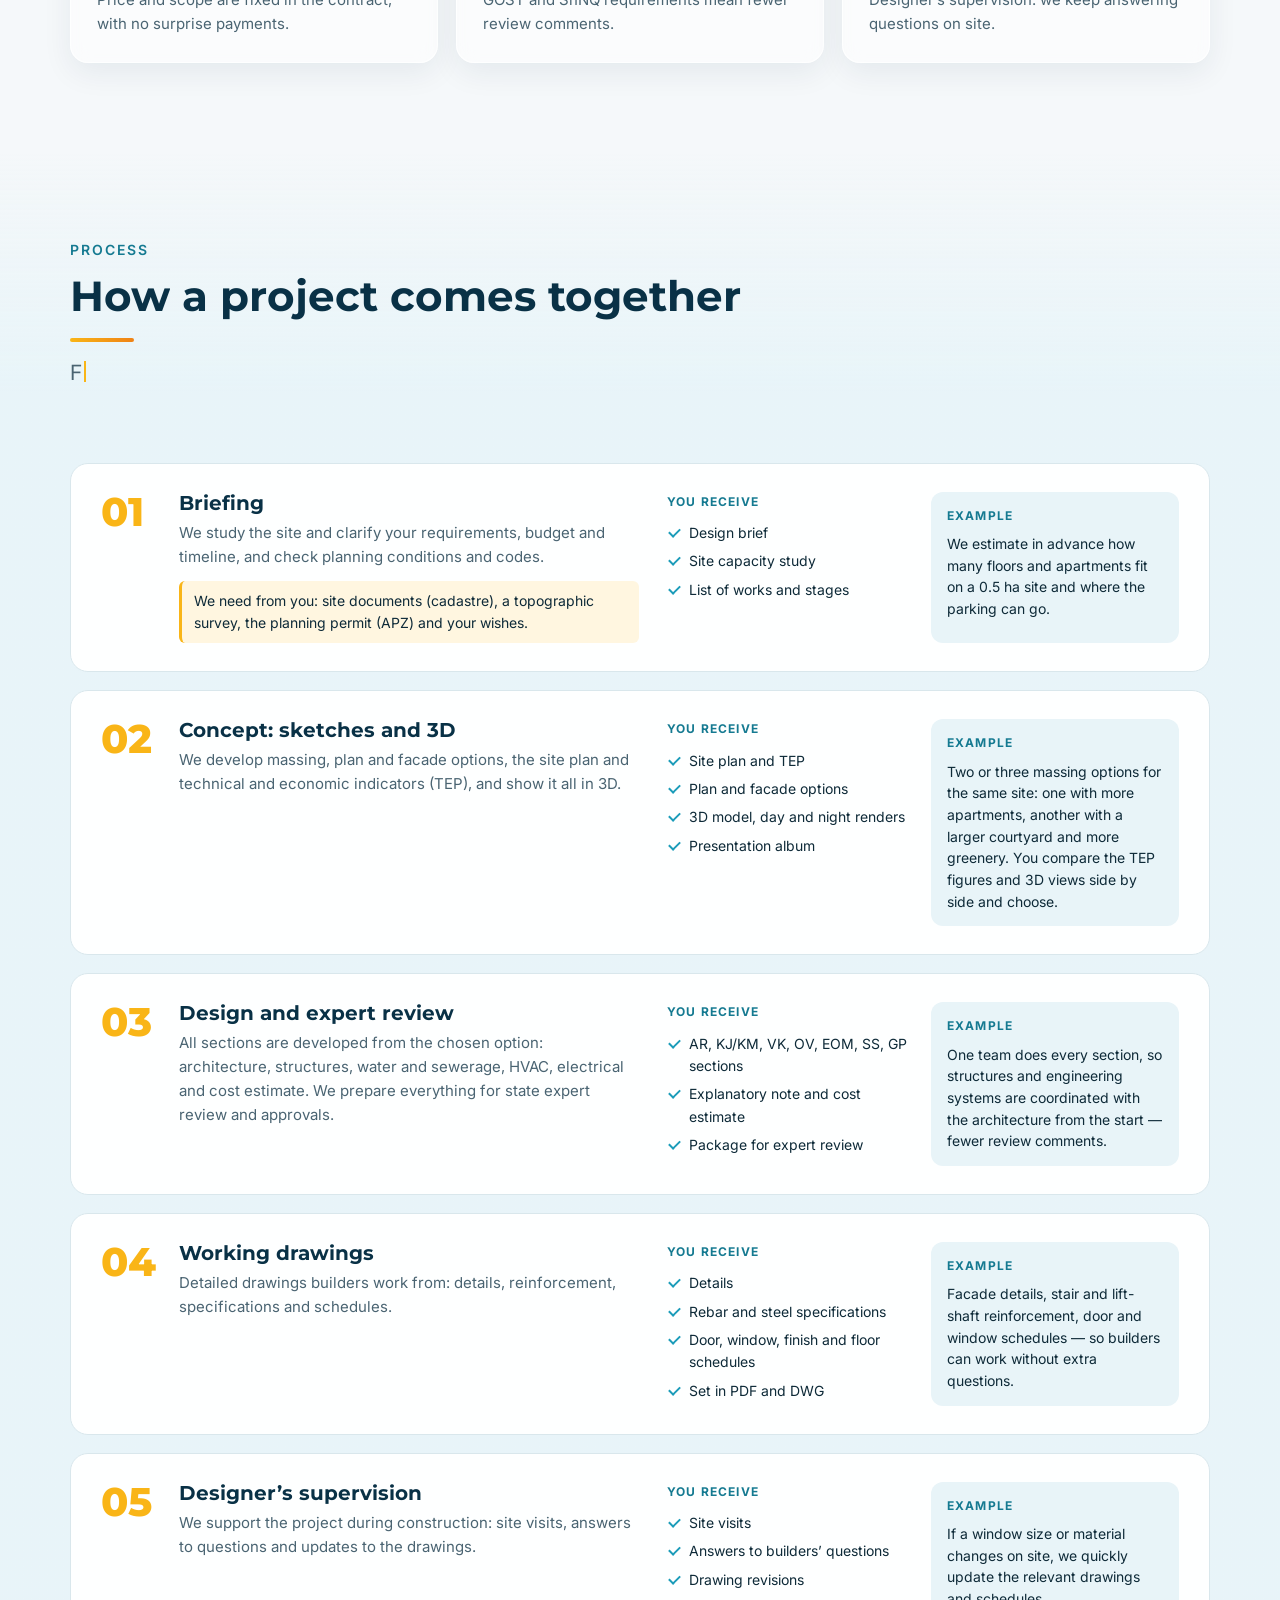
==== commit 95f29ffc: "Albom (13 loyiha, 80 render), ariza oynasi, bayroqli telefon, kirish ekrani, AnsorTools/chizmalar oy" ====
--- a/en/index.html
+++ b/en/index.html
@@ -57,14 +57,15 @@
                ]
 }
 </script>
+<script id="intro-js">try{if(!sessionStorage.getItem('ansorIntro')){document.documentElement.classList.add('has-intro');sessionStorage.setItem('ansorIntro','1')}}catch(e){}</script>
 </head>
 <body>
+<div id="intro" role="button" tabindex="0" aria-label="Enter the site"><img src="/assets/img/logo_oq.png" alt="" width="1196" height="996"><i></i></div>
 <header class="top">
   <div class="wrap">
     <a class="logo" href="/en/" aria-label="Ansor Loyiha — home"><img src="/assets/img/logo_480.png" alt="Ansor Loyiha" width="480" height="164"></a>
     <nav class="nav">
       <a href="#haqida">About</a>
-      <a href="#brend">Brand</a>
       <a href="#xizmatlar">Services</a>
       <a href="#loyihalar">Projects</a>
       <a href="/en/ansortools.html">AnsorTools</a>
@@ -76,19 +77,23 @@
 </header>
 
 <main>
-<section class="hero">
+<section class="hero hero-r">
   <div class="wrap">
     <div>
       <p class="eyebrow">Architectural design studio</p>
-      <h1>From concept to working drawings — one team</h1>
+      <h1><span class="w" style="--i:0">From</span> <span class="w" style="--i:1">concept</span> <span class="w" style="--i:2">to</span> <span class="w" style="--i:3">working</span> <span class="w" style="--i:4">drawings</span> <span class="w" style="--i:5">—</span> <span class="w g" style="--i:6">one</span> <span class="w g" style="--i:7">team</span></h1>
       <p class="lead">Ansor Loyiha delivers complete design packages for residential and public buildings: architecture, structures, water and sewerage, HVAC, electrical, interior design and cost estimates. Drawings to GOST and Uzbekistan’s ShNQ codes.</p>
       <div class="cta">
-        <a class="btn gold" href="#aloqa">Start a project</a>
+        <a class="btn gold" href="#aloqa" data-ariza>Start a project</a>
         <a class="btn ghost" href="#xizmatlar">Services</a>
       </div>
     </div>
     <img class="mark" src="/assets/img/logo_oq.png" alt="Ansor Loyiha mark — crescent and arch" width="1196" height="996">
   </div>
+</section>
+
+<section id="raqam">
+  <div class="wrap"><div class="rq"><div class="rq-i"><b data-to="100+">100+</b><span>completed projects</span></div><div class="rq-i"><b data-to="12">12</b><span>regions with our buildings — in Uzbekistan and abroad</span></div><div class="rq-i"><b data-to="12">12</b><span>design sections in one team</span></div><div class="rq-i"><b data-to="5">5</b><span>stages: from idea to supervision</span></div></div></div>
 </section>
 
 <section id="haqida">
@@ -100,11 +105,12 @@
       <p>Our main goal is to develop and deliver Uzbekistan’s social, economic and infrastructure projects to a high standard, efficiently and in line with current requirements.</p>
       <p>Our team of experienced engineers, architects and project managers takes an individual approach to every project. We work closely with government bodies, private companies and foreign investors; our projects span construction, education, healthcare, transport and utility infrastructure.</p>
       <div class="chips"><span>Design and engineering surveys</span><span>Technical supervision</span><span>Cost estimates</span><span>Project analysis</span><span>Consulting</span></div>
+      <a class="br-more" href="/en/brend.html">More about our brand &rarr;</a>
     </div>
     <div>
       <div class="stats">
-        <div><b>8</b><span>regions with projects</span></div>
-        <div><b>50+</b><span>projects</span></div>
+        <div><b>12</b><span>regions, incl. abroad</span></div>
+        <div><b>100+</b><span>projects</span></div>
         <div><b>ShNQ</b><span>and GOST</span></div>
       </div>
       <div class="aside">
@@ -119,69 +125,6 @@
     </div>
   </div>
 </section>
-<section id="brend">
-  <div class="wrap">
-    <div class="sec-head">
-      <p class="eyebrow">Brand</p>
-      <h2>What our mark means</h2>
-      <p class="lead" style="margin-top:14px">The Ansor Loyiha brand blends Eastern architecture with contemporary design: the name, the shape and the colors each carry a meaning.</p>
-    </div>
-    <p class="swipe-hint">Swipe</p>
-    <div class="br-story">
-      <article class="br-card">
-        <img src="/assets/img/brend/logotip.jpg" alt="Ansor Loyiha logo: crescent, arch and the “Ansor Loyiha” wordmark" width="1200" height="849" loading="lazy">
-        <div class="br-tx"><span class="br-num">01 · NAME</span><h3>“Ansor” — the helper</h3><p>From the Arabic al-Ansar, meaning “helper” or “supporter”.</p></div>
-      </article>
-      <article class="br-card">
-        <img src="/assets/img/brend/yarim-oy.jpg" alt="The crescent symbol and its construction" width="1200" height="849" loading="lazy">
-        <div class="br-tx"><span class="br-num">02 · CRESCENT</span><h3>A symbol of the East</h3><p>A common symbol in Eastern culture and Islamic art, crowning minarets and domes.</p></div>
-      </article>
-      <article class="br-card">
-        <img src="/assets/img/brend/ravoq.jpg" alt="The mark’s arch against the arches of the Registan" width="1200" height="849" loading="lazy">
-        <div class="br-tx"><span class="br-num">03 · ARCH</span><h3>Timurid architecture</h3><p>The arch recalls Timurid-era buildings and is inspired by the arches of the Registan.</p></div>
-      </article>
-    </div>
-    <div class="br-formula">
-      <img src="/assets/img/brend/belgi-tuzilishi.jpg" alt="How the mark is built: a crescent and an arch combine into the Ansor Loyiha mark" width="1200" height="849" loading="lazy">
-      <div><h3>Crescent + arch = the mark</h3><p>Together the two shapes form the Ansor Loyiha mark: Eastern tradition and architectural form in a single symbol.</p></div>
-    </div>
-    <div class="br-row">
-      <div class="br-box">
-        <h3>Colors</h3>
-        <p>The core palette: deep navy, teal and sky blue, gold and orange.</p>
-        <div class="br-sw">
-          <div><i style="background:#093146"></i><b>Navy</b><code>#093146</code></div>
-          <div><i style="background:#1B9CB9"></i><b>Teal</b><code>#1B9CB9</code></div>
-          <div><i style="background:#8CC8E5"></i><b>Sky blue</b><code>#8CC8E5</code></div>
-          <div><i style="background:#F9B517"></i><b>Gold</b><code>#F9B517</code></div>
-          <div><i style="background:#EF8215"></i><b>Orange</b><code>#EF8215</code></div>
-        </div>
-      </div>
-      <div class="br-box">
-        <h3>Typeface: Khodijah</h3>
-        <p>An Arabic-style display typeface whose letters look drawn with a broad-nib pen. Used in the logo and headings.</p>
-        <img src="/assets/img/brend/shrift.jpg" alt="The Khodijah typeface: name, upper and lower case, numerals" width="1200" height="459" loading="lazy">
-      </div>
-    </div>
-    <div class="br-two">
-      <div class="br-box">
-        <h3>Pattern</h3>
-        <p>An Eastern geometric pattern in the brand colors, used on stationery, advertising and site backgrounds.</p>
-        <img src="/assets/img/brend/naqsh.jpg" alt="Ansor Loyiha geometric pattern in the brand colors" width="1200" height="849" loading="lazy">
-      </div>
-      <div class="br-box">
-        <h3>The brand in use</h3>
-        <p>From the facade sign to stationery and apparel, the same mark and colors everywhere.</p>
-        <div class="br-mock">
-          <figure><img src="/assets/img/brend/maket-fasad.jpg" alt="Ansor Loyiha lettering on a glass facade" width="900" height="636" loading="lazy"><figcaption>Facade</figcaption></figure>
-          <figure><img src="/assets/img/brend/maket-ofis.jpg" alt="Ansor Loyiha mark on an office wall" width="900" height="637" loading="lazy"><figcaption>Office</figcaption></figure>
-          <figure><img src="/assets/img/brend/maket-blanklar.jpg" alt="Ansor Loyiha stationery set: letterhead, envelope, business card, stamp" width="900" height="636" loading="lazy"><figcaption>Stationery</figcaption></figure>
-          <figure><img src="/assets/img/brend/maket-futbolka.jpg" alt="T-shirt with the Ansor Loyiha mark" width="900" height="636" loading="lazy"><figcaption>Apparel</figcaption></figure>
-        </div>
-      </div>
-    </div>
-  </div>
-</section>
 
 <section id="xizmatlar">
   <div class="wrap">
@@ -225,6 +168,7 @@
   </div>
 </section>
 
+<div class="mega" aria-hidden="true"><div class="mega-t"><span class="f">IDEA</span><span class="d">✦</span><span class="o">DESIGN</span><span class="d">✦</span><span class="f">DRAWINGS</span><span class="d">✦</span><span class="o">SUPERVISION</span><span class="d">✦</span><span class="f">IDEA</span><span class="d">✦</span><span class="o">DESIGN</span><span class="d">✦</span><span class="f">DRAWINGS</span><span class="d">✦</span><span class="o">SUPERVISION</span><span class="d">✦</span></div></div>
 <section id="tarkib" style="padding-top:0">
   <div class="wrap">
     <div class="sec-head">
@@ -264,19 +208,21 @@
         <dl class="feat-f"><div><dt>Floors</dt><dd>9</dd></div><div><dt>Site area</dt><dd>5,462 m²</dd></div><div><dt>Parking</dt><dd>40 spaces</dd></div><div><dt>Client</dt><dd>Mardonbovo LLC</dd></div><div><dt>Architect</dt><dd>Ansor Loyiha LLC</dd></div></dl>
         <div class="feat-th"><a href="/assets/loyihalar/qurilish/m02.jpg" data-lb><img src="/assets/loyihalar/qurilish/tm02.jpg" alt="Multi-storey residential buildings with retail and services — Ansor Loyiha" width="600" height="400" loading="lazy"></a><a href="/assets/loyihalar/qurilish/m03.jpg" data-lb><img src="/assets/loyihalar/qurilish/tm03.jpg" alt="Multi-storey residential buildings with retail and services — Ansor Loyiha" width="600" height="400" loading="lazy"></a><a href="/assets/loyihalar/qurilish/m04.jpg" data-lb><img src="/assets/loyihalar/qurilish/tm04.jpg" alt="Multi-storey residential buildings with retail and services — Ansor Loyiha" width="600" height="400" loading="lazy"></a><a href="/assets/loyihalar/qurilish/m05.jpg" data-lb><img src="/assets/loyihalar/qurilish/tm05.jpg" alt="Multi-storey residential buildings with retail and services — Ansor Loyiha" width="600" height="400" loading="lazy"></a><a href="/assets/loyihalar/qurilish/m06.jpg" data-lb><img src="/assets/loyihalar/qurilish/tm06.jpg" alt="Multi-storey residential buildings with retail and services — Ansor Loyiha" width="600" height="400" loading="lazy"></a><a href="/assets/loyihalar/qurilish/m07.jpg" data-lb><img src="/assets/loyihalar/qurilish/tm07.jpg" alt="Multi-storey residential buildings with retail and services — Ansor Loyiha" width="600" height="400" loading="lazy"></a><a href="/assets/loyihalar/qurilish/m08.jpg" data-lb><img src="/assets/loyihalar/qurilish/tm08.jpg" alt="Multi-storey residential buildings with retail and services — Ansor Loyiha" width="600" height="400" loading="lazy"></a><a href="/assets/loyihalar/qurilish/m09.jpg" data-lb><img src="/assets/loyihalar/qurilish/tm09.jpg" alt="Multi-storey residential buildings with retail and services — Ansor Loyiha" width="600" height="400" loading="lazy"></a><a href="/assets/loyihalar/qurilish/m10.jpg" data-lb><img src="/assets/loyihalar/qurilish/tm10.jpg" alt="Multi-storey residential buildings with retail and services — Ansor Loyiha" width="600" height="400" loading="lazy"></a><a href="/assets/loyihalar/qurilish/m11.jpg" data-lb><img src="/assets/loyihalar/qurilish/tm11.jpg" alt="Multi-storey residential buildings with retail and services — Ansor Loyiha" width="600" height="400" loading="lazy"></a><a href="/assets/loyihalar/qurilish/m12.jpg" data-lb><img src="/assets/loyihalar/qurilish/tm12.jpg" alt="Multi-storey residential buildings with retail and services — Ansor Loyiha" width="600" height="400" loading="lazy"></a></div>
       </div>
-      <div class="feat-ar"><h4>Samples from the architecture section · working drawings, 74 sheets</h4><div class="feat-ar-g"><a href="/assets/loyihalar/qurilish/ar01.jpg" data-lb><img src="/assets/loyihalar/qurilish/tar01.jpg" alt="3D overall view — Multi-storey residential buildings with retail and services" width="520" height="370" loading="lazy"><span>3D overall view</span></a><a href="/assets/loyihalar/qurilish/ar02.jpg" data-lb><img src="/assets/loyihalar/qurilish/tar02.jpg" alt="3D view from the courtyard — Multi-storey residential buildings with retail and services" width="520" height="370" loading="lazy"><span>3D view from the courtyard</span></a><a href="/assets/loyihalar/qurilish/ar03.jpg" data-lb><img src="/assets/loyihalar/qurilish/tar03.jpg" alt="Main elevation — Multi-storey residential buildings with retail and services" width="520" height="370" loading="lazy"><span>Main elevation</span></a><a href="/assets/loyihalar/qurilish/ar04.jpg" data-lb><img src="/assets/loyihalar/qurilish/tar04.jpg" alt="Side elevation — Multi-storey residential buildings with retail and services" width="520" height="370" loading="lazy"><span>Side elevation</span></a><a href="/assets/loyihalar/qurilish/ar05.jpg" data-lb><img src="/assets/loyihalar/qurilish/tar05.jpg" alt="Section 2-2 — Multi-storey residential buildings with retail and services" width="520" height="370" loading="lazy"><span>Section 2-2</span></a><a href="/assets/loyihalar/qurilish/ar06.jpg" data-lb><img src="/assets/loyihalar/qurilish/tar06.jpg" alt="Apartment plan, floors 4–6 — Multi-storey residential buildings with retail and services" width="520" height="370" loading="lazy"><span>Apartment plan, floors 4–6</span></a></div></div>
+      <div class="feat-ar"><button type="button" class="ar-open"><svg viewBox="0 0 24 24" aria-hidden="true"><path d="M4 4h12l4 4v12H4z"/><path d="M8 12h8M8 16h8M8 8h5"/></svg>View architecture drawings <em>6</em></button><small>Samples from the architecture section · working drawings, 74 sheets</small>
+        <div class="ar-modal" hidden role="dialog" aria-modal="true" aria-label="Samples from the architecture section · working drawings, 74 sheets"><div class="ar-box"><button type="button" class="ar-x" aria-label="Close">&times;</button><h4>Samples from the architecture section · working drawings, 74 sheets</h4><div class="feat-ar-g"><a href="/assets/loyihalar/qurilish/ar01.jpg" data-lb><img src="/assets/loyihalar/qurilish/tar01.jpg" alt="3D overall view — Multi-storey residential buildings with retail and services" width="520" height="370" loading="lazy"><span>3D overall view</span></a><a href="/assets/loyihalar/qurilish/ar02.jpg" data-lb><img src="/assets/loyihalar/qurilish/tar02.jpg" alt="3D view from the courtyard — Multi-storey residential buildings with retail and services" width="520" height="370" loading="lazy"><span>3D view from the courtyard</span></a><a href="/assets/loyihalar/qurilish/ar03.jpg" data-lb><img src="/assets/loyihalar/qurilish/tar03.jpg" alt="Main elevation — Multi-storey residential buildings with retail and services" width="520" height="370" loading="lazy"><span>Main elevation</span></a><a href="/assets/loyihalar/qurilish/ar04.jpg" data-lb><img src="/assets/loyihalar/qurilish/tar04.jpg" alt="Side elevation — Multi-storey residential buildings with retail and services" width="520" height="370" loading="lazy"><span>Side elevation</span></a><a href="/assets/loyihalar/qurilish/ar05.jpg" data-lb><img src="/assets/loyihalar/qurilish/tar05.jpg" alt="Section 2-2 — Multi-storey residential buildings with retail and services" width="520" height="370" loading="lazy"><span>Section 2-2</span></a><a href="/assets/loyihalar/qurilish/ar06.jpg" data-lb><img src="/assets/loyihalar/qurilish/tar06.jpg" alt="Apartment plan, floors 4–6 — Multi-storey residential buildings with retail and services" width="520" height="370" loading="lazy"><span>Apartment plan, floors 4–6</span></a></div></div></div>
+      </div>
     </article><!--/feat-->
     <p class="swipe-hint">Swipe</p>
     <div class="grid g3">
-      <article class="proj"><div class="ph"><span class="pbadge">Under construction</span><img src="/assets/loyihalar/samarkand-city.jpg" alt="Samarkand city SXF — Ansor Loyiha project" width="1200" height="703" loading="lazy"></div><div class="tx"><h3>Samarkand city SXF</h3><p>Samarkand</p><a class="pcta" href="https://t.me/ANSOR_LOYIHA_ADMIN" target="_blank" rel="noopener">Order a similar project &rarr;</a></div></article>
-      <article class="proj"><div class="ph"><span class="pbadge">Under construction</span><img src="/assets/loyihalar/bibishox.jpg" alt="Bibishox TXT — Ansor Loyiha project" width="1200" height="703" loading="lazy"></div><div class="tx"><h3>Bibishox TXT</h3><p>Urgut district, Samarkand region</p><a class="pcta" href="https://t.me/ANSOR_LOYIHA_ADMIN" target="_blank" rel="noopener">Order a similar project &rarr;</a></div></article>
-      <article class="proj"><div class="ph"><span class="pbadge">Under construction</span><img src="/assets/loyihalar/dostlik.jpg" alt="Do‘stlik TXT — Ansor Loyiha project" width="1200" height="700" loading="lazy"></div><div class="tx"><h3>Do‘stlik TXT</h3><p>Zaamin district, Jizzakh region</p><a class="pcta" href="https://t.me/ANSOR_LOYIHA_ADMIN" target="_blank" rel="noopener">Order a similar project &rarr;</a></div></article>
-      <article class="proj"><div class="ph"><span class="pbadge">Under construction</span><img src="/assets/loyihalar/nukus-avenue.jpg" alt="Nukus Avenue — Ansor Loyiha project" width="1200" height="703" loading="lazy"></div><div class="tx"><h3>Nukus Avenue</h3><p>Tashkent</p><a class="pcta" href="https://t.me/ANSOR_LOYIHA_ADMIN" target="_blank" rel="noopener">Order a similar project &rarr;</a></div></article>
-      <article class="proj"><div class="ph"><span class="pbadge">Under construction</span><img src="/assets/loyihalar/nurafshon.jpg" alt="Nurafshon TXT — Ansor Loyiha project" width="1200" height="703" loading="lazy"></div><div class="tx"><h3>Nurafshon TXT</h3><p>Urgut district, Samarkand region</p><a class="pcta" href="https://t.me/ANSOR_LOYIHA_ADMIN" target="_blank" rel="noopener">Order a similar project &rarr;</a></div></article>
-      <article class="proj"><div class="ph"><span class="pbadge">Under construction</span><img src="/assets/loyihalar/surxon-city.jpg" alt="Surxon city TXT — Ansor Loyiha project" width="1200" height="700" loading="lazy"></div><div class="tx"><h3>Surxon city TXT</h3><p>Termez, Surkhandarya region</p><a class="pcta" href="https://t.me/ANSOR_LOYIHA_ADMIN" target="_blank" rel="noopener">Order a similar project &rarr;</a></div></article>
-      <article class="proj"><div class="ph"><span class="pbadge">Under construction</span><img src="/assets/loyihalar/zamin-urgut.jpg" alt="Zamin Urgut TXT — Ansor Loyiha project" width="1200" height="703" loading="lazy"></div><div class="tx"><h3>Zamin Urgut TXT</h3><p>Urgut district, Samarkand region</p><a class="pcta" href="https://t.me/ANSOR_LOYIHA_ADMIN" target="_blank" rel="noopener">Order a similar project &rarr;</a></div></article>
-      <article class="proj"><div class="ph"><span class="pbadge">Under construction</span><img src="/assets/loyihalar/navruz-avenue.jpg" alt="Navruz Avenue TXT — Ansor Loyiha project" width="1200" height="703" loading="lazy"></div><div class="tx"><h3>Navruz Avenue TXT</h3><p>Jizzakh</p><a class="pcta" href="https://t.me/ANSOR_LOYIHA_ADMIN" target="_blank" rel="noopener">Order a similar project &rarr;</a></div></article>
-      <article class="proj"><div class="ph"><span class="pbadge">Under construction</span><img src="/assets/loyihalar/baraka.jpg" alt="Baraka — Ansor Loyiha project" width="1200" height="700" loading="lazy"></div><div class="tx"><h3>Baraka</h3><p>Gulistan, Syrdarya region</p><a class="pcta" href="https://t.me/ANSOR_LOYIHA_ADMIN" target="_blank" rel="noopener">Order a similar project &rarr;</a></div></article>
+      <article class="proj"><div class="ph"><span class="pbadge">Under construction</span><img src="/assets/loyihalar/samarkand-city.jpg" alt="Samarkand city SXF — Ansor Loyiha project" width="1200" height="703" loading="lazy"></div><div class="tx"><h3>Samarkand city SXF</h3><p>Samarkand</p><a class="pcta" data-ariza data-loyiha="Samarkand city SXF" href="https://t.me/ANSOR_LOYIHA_ADMIN" target="_blank" rel="noopener">Order a similar project &rarr;</a></div></article>
+      <article class="proj"><div class="ph"><span class="pbadge">Under construction</span><img src="/assets/loyihalar/bibishox.jpg" alt="Bibishox TXT — Ansor Loyiha project" width="1200" height="703" loading="lazy"></div><div class="tx"><h3>Bibishox TXT</h3><p>Urgut district, Samarkand region</p><a class="pcta" data-ariza data-loyiha="Bibishox TXT" href="https://t.me/ANSOR_LOYIHA_ADMIN" target="_blank" rel="noopener">Order a similar project &rarr;</a></div></article>
+      <article class="proj"><div class="ph"><span class="pbadge">Under construction</span><img src="/assets/loyihalar/dostlik.jpg" alt="Do‘stlik TXT — Ansor Loyiha project" width="1200" height="700" loading="lazy"></div><div class="tx"><h3>Do‘stlik TXT</h3><p>Zaamin district, Jizzakh region</p><a class="pcta" data-ariza data-loyiha="Do‘stlik TXT" href="https://t.me/ANSOR_LOYIHA_ADMIN" target="_blank" rel="noopener">Order a similar project &rarr;</a></div></article>
+      <article class="proj"><div class="ph"><span class="pbadge">Under construction</span><img src="/assets/loyihalar/nukus-avenue.jpg" alt="Nukus Avenue — Ansor Loyiha project" width="1200" height="703" loading="lazy"></div><div class="tx"><h3>Nukus Avenue</h3><p>Tashkent</p><a class="pcta" data-ariza data-loyiha="Nukus Avenue" href="https://t.me/ANSOR_LOYIHA_ADMIN" target="_blank" rel="noopener">Order a similar project &rarr;</a></div></article>
+      <article class="proj"><div class="ph"><span class="pbadge">Under construction</span><img src="/assets/loyihalar/nurafshon.jpg" alt="Nurafshon TXT — Ansor Loyiha project" width="1200" height="703" loading="lazy"></div><div class="tx"><h3>Nurafshon TXT</h3><p>Urgut district, Samarkand region</p><a class="pcta" data-ariza data-loyiha="Nurafshon TXT" href="https://t.me/ANSOR_LOYIHA_ADMIN" target="_blank" rel="noopener">Order a similar project &rarr;</a></div></article>
+      <article class="proj"><div class="ph"><span class="pbadge">Under construction</span><img src="/assets/loyihalar/surxon-city.jpg" alt="Surxon city TXT — Ansor Loyiha project" width="1200" height="700" loading="lazy"></div><div class="tx"><h3>Surxon city TXT</h3><p>Termez, Surkhandarya region</p><a class="pcta" data-ariza data-loyiha="Surxon city TXT" href="https://t.me/ANSOR_LOYIHA_ADMIN" target="_blank" rel="noopener">Order a similar project &rarr;</a></div></article>
+      <article class="proj"><div class="ph"><span class="pbadge">Under construction</span><img src="/assets/loyihalar/zamin-urgut.jpg" alt="Zamin Urgut TXT — Ansor Loyiha project" width="1200" height="703" loading="lazy"></div><div class="tx"><h3>Zamin Urgut TXT</h3><p>Urgut district, Samarkand region</p><a class="pcta" data-ariza data-loyiha="Zamin Urgut TXT" href="https://t.me/ANSOR_LOYIHA_ADMIN" target="_blank" rel="noopener">Order a similar project &rarr;</a></div></article>
+      <article class="proj"><div class="ph"><span class="pbadge">Under construction</span><img src="/assets/loyihalar/navruz-avenue.jpg" alt="Navruz Avenue TXT — Ansor Loyiha project" width="1200" height="703" loading="lazy"></div><div class="tx"><h3>Navruz Avenue TXT</h3><p>Jizzakh</p><a class="pcta" data-ariza data-loyiha="Navruz Avenue TXT" href="https://t.me/ANSOR_LOYIHA_ADMIN" target="_blank" rel="noopener">Order a similar project &rarr;</a></div></article>
+      <article class="proj"><div class="ph"><span class="pbadge">Under construction</span><img src="/assets/loyihalar/baraka.jpg" alt="Baraka — Ansor Loyiha project" width="1200" height="700" loading="lazy"></div><div class="tx"><h3>Baraka</h3><p>Gulistan, Syrdarya region</p><a class="pcta" data-ariza data-loyiha="Baraka" href="https://t.me/ANSOR_LOYIHA_ADMIN" target="_blank" rel="noopener">Order a similar project &rarr;</a></div></article>
     </div>
     <p class="note">SXF and TXT are abbreviations in the developers’ company names. Construction of the buildings shown is already under way.</p>
   </div>
@@ -299,12 +245,76 @@
         <div class="np-tx"><h3>Office building</h3><div class="np-th"><a href="/assets/loyihalar/yangi/f02.jpg" data-lb><img src="/assets/loyihalar/yangi/tf02.jpg" alt="Office building — Ansor Loyiha" width="600" height="338" loading="lazy"></a><a href="/assets/loyihalar/yangi/f03.jpg" data-lb><img src="/assets/loyihalar/yangi/tf03.jpg" alt="Office building — Ansor Loyiha" width="600" height="338" loading="lazy"></a><a href="/assets/loyihalar/yangi/f04.jpg" data-lb><img src="/assets/loyihalar/yangi/tf04.jpg" alt="Office building — Ansor Loyiha" width="600" height="338" loading="lazy"></a><a href="/assets/loyihalar/yangi/f05.jpg" data-lb><img src="/assets/loyihalar/yangi/tf05.jpg" alt="Office building — Ansor Loyiha" width="600" height="338" loading="lazy"></a><a href="/assets/loyihalar/yangi/f06.jpg" data-lb><img src="/assets/loyihalar/yangi/tf06.jpg" alt="Office building — Ansor Loyiha" width="600" height="338" loading="lazy"></a><a href="/assets/loyihalar/yangi/f07.jpg" data-lb><img src="/assets/loyihalar/yangi/tf07.jpg" alt="Office building — Ansor Loyiha" width="600" height="338" loading="lazy"></a></div></div>
       </article>
       <article class="np">
-        <a class="np-cover" href="/assets/loyihalar/yangi/v01.jpg" data-lb><img src="/assets/loyihalar/yangi/tv01.jpg" alt="Mixed-use residential complex — Ansor Loyiha" width="600" height="400" loading="lazy"><span class="pbadge np-b">In progress</span><span class="np-n">10 renders</span></a>
-        <div class="np-tx"><h3>Mixed-use residential complex</h3><p>Mirabad district, Tashkent</p><p class="np-d">Concept design, 2026. 6.28 ha site · ≈1,764 apartments · 167,054 m² of residential space. Two 16-story towers rising from a retail podium, an inner courtyard, a school and a kindergarten, solar panels on the roofs.</p><div class="np-th"><a href="/assets/loyihalar/yangi/v02.jpg" data-lb><img src="/assets/loyihalar/yangi/tv02.jpg" alt="Mixed-use residential complex — Ansor Loyiha" width="600" height="338" loading="lazy"></a><a href="/assets/loyihalar/yangi/v03.jpg" data-lb><img src="/assets/loyihalar/yangi/tv03.jpg" alt="Mixed-use residential complex — Ansor Loyiha" width="600" height="338" loading="lazy"></a><a href="/assets/loyihalar/yangi/v04.jpg" data-lb><img src="/assets/loyihalar/yangi/tv04.jpg" alt="Mixed-use residential complex — Ansor Loyiha" width="600" height="338" loading="lazy"></a><a href="/assets/loyihalar/yangi/v05.jpg" data-lb><img src="/assets/loyihalar/yangi/tv05.jpg" alt="Mixed-use residential complex — Ansor Loyiha" width="600" height="338" loading="lazy"></a><a href="/assets/loyihalar/yangi/v06.jpg" data-lb><img src="/assets/loyihalar/yangi/tv06.jpg" alt="Mixed-use residential complex — Ansor Loyiha" width="600" height="338" loading="lazy"></a><a href="/assets/loyihalar/yangi/v07.jpg" data-lb><img src="/assets/loyihalar/yangi/tv07.jpg" alt="Mixed-use residential complex — Ansor Loyiha" width="600" height="338" loading="lazy"></a><a href="/assets/loyihalar/yangi/v08.jpg" data-lb><img src="/assets/loyihalar/yangi/tv08.jpg" alt="Mixed-use residential complex — Ansor Loyiha" width="600" height="338" loading="lazy"></a><a href="/assets/loyihalar/yangi/v09.jpg" data-lb><img src="/assets/loyihalar/yangi/tv09.jpg" alt="Mixed-use residential complex — Ansor Loyiha" width="600" height="338" loading="lazy"></a><a href="/assets/loyihalar/yangi/v10.jpg" data-lb><img src="/assets/loyihalar/yangi/tv10.jpg" alt="Mixed-use residential complex — Ansor Loyiha" width="600" height="338" loading="lazy"></a></div></div>
+        <a class="np-cover" href="/assets/loyihalar/yangi/v01.jpg" data-lb><img src="/assets/loyihalar/yangi/tv01.jpg" alt="Mixed-use residential complex — Ansor Loyiha" width="600" height="400" loading="lazy"><span class="pbadge np-b">In progress</span><span class="np-n">14 renders</span></a>
+        <div class="np-tx"><h3>Mixed-use residential complex</h3><p>Mirabad district, Tashkent</p><p class="np-d">Concept design, 2026. 6.28 ha site · ≈1,764 apartments · 167,054 m² of residential space. Two 16-story towers rising from a retail podium, an inner courtyard, a school and a kindergarten, solar panels on the roofs.</p><div class="np-th"><a href="/assets/loyihalar/yangi/v02.jpg" data-lb><img src="/assets/loyihalar/yangi/tv02.jpg" alt="Mixed-use residential complex — Ansor Loyiha" width="600" height="338" loading="lazy"></a><a href="/assets/loyihalar/yangi/v03.jpg" data-lb><img src="/assets/loyihalar/yangi/tv03.jpg" alt="Mixed-use residential complex — Ansor Loyiha" width="600" height="338" loading="lazy"></a><a href="/assets/loyihalar/yangi/v04.jpg" data-lb><img src="/assets/loyihalar/yangi/tv04.jpg" alt="Mixed-use residential complex — Ansor Loyiha" width="600" height="338" loading="lazy"></a><a href="/assets/loyihalar/yangi/v05.jpg" data-lb><img src="/assets/loyihalar/yangi/tv05.jpg" alt="Mixed-use residential complex — Ansor Loyiha" width="600" height="338" loading="lazy"></a><a href="/assets/loyihalar/yangi/v06.jpg" data-lb><img src="/assets/loyihalar/yangi/tv06.jpg" alt="Mixed-use residential complex — Ansor Loyiha" width="600" height="338" loading="lazy"></a><a href="/assets/loyihalar/yangi/v07.jpg" data-lb><img src="/assets/loyihalar/yangi/tv07.jpg" alt="Mixed-use residential complex — Ansor Loyiha" width="600" height="338" loading="lazy"></a><a href="/assets/loyihalar/yangi/v08.jpg" data-lb><img src="/assets/loyihalar/yangi/tv08.jpg" alt="Mixed-use residential complex — Ansor Loyiha" width="600" height="338" loading="lazy"></a><a href="/assets/loyihalar/yangi/v09.jpg" data-lb><img src="/assets/loyihalar/yangi/tv09.jpg" alt="Mixed-use residential complex — Ansor Loyiha" width="600" height="338" loading="lazy"></a><a href="/assets/loyihalar/yangi/v10.jpg" data-lb><img src="/assets/loyihalar/yangi/tv10.jpg" alt="Mixed-use residential complex — Ansor Loyiha" width="600" height="338" loading="lazy"></a><a href="/assets/loyihalar/yangi/v11.jpg" data-lb><img src="/assets/loyihalar/yangi/tv11.jpg" alt="Mixed-use residential complex — Ansor Loyiha" width="600" height="338" loading="lazy"></a><a href="/assets/loyihalar/yangi/v12.jpg" data-lb><img src="/assets/loyihalar/yangi/tv12.jpg" alt="Mixed-use residential complex — Ansor Loyiha" width="600" height="338" loading="lazy"></a><a href="/assets/loyihalar/yangi/v13.jpg" data-lb><img src="/assets/loyihalar/yangi/tv13.jpg" alt="Mixed-use residential complex — Ansor Loyiha" width="600" height="338" loading="lazy"></a><a href="/assets/loyihalar/yangi/v14.jpg" data-lb><img src="/assets/loyihalar/yangi/tv14.jpg" alt="Mixed-use residential complex — Ansor Loyiha" width="600" height="338" loading="lazy"></a></div></div>
       </article>
       <article class="np">
         <a class="np-cover" href="/assets/loyihalar/yangi/l01.jpg" data-lb><img src="/assets/loyihalar/yangi/tl01.jpg" alt="Lutfikor Avenue — Ansor Loyiha" width="600" height="400" loading="lazy"><span class="pbadge np-b">In progress</span><span class="np-n">10 renders</span></a>
         <div class="np-tx"><h3>Lutfikor Avenue</h3><div class="np-th"><a href="/assets/loyihalar/yangi/l02.jpg" data-lb><img src="/assets/loyihalar/yangi/tl02.jpg" alt="Lutfikor Avenue — Ansor Loyiha" width="600" height="338" loading="lazy"></a><a href="/assets/loyihalar/yangi/l03.jpg" data-lb><img src="/assets/loyihalar/yangi/tl03.jpg" alt="Lutfikor Avenue — Ansor Loyiha" width="600" height="338" loading="lazy"></a><a href="/assets/loyihalar/yangi/l04.jpg" data-lb><img src="/assets/loyihalar/yangi/tl04.jpg" alt="Lutfikor Avenue — Ansor Loyiha" width="600" height="338" loading="lazy"></a><a href="/assets/loyihalar/yangi/l05.jpg" data-lb><img src="/assets/loyihalar/yangi/tl05.jpg" alt="Lutfikor Avenue — Ansor Loyiha" width="600" height="338" loading="lazy"></a><a href="/assets/loyihalar/yangi/l06.jpg" data-lb><img src="/assets/loyihalar/yangi/tl06.jpg" alt="Lutfikor Avenue — Ansor Loyiha" width="600" height="338" loading="lazy"></a><a href="/assets/loyihalar/yangi/l07.jpg" data-lb><img src="/assets/loyihalar/yangi/tl07.jpg" alt="Lutfikor Avenue — Ansor Loyiha" width="600" height="338" loading="lazy"></a><a href="/assets/loyihalar/yangi/l08.jpg" data-lb><img src="/assets/loyihalar/yangi/tl08.jpg" alt="Lutfikor Avenue — Ansor Loyiha" width="600" height="338" loading="lazy"></a><a href="/assets/loyihalar/yangi/l09.jpg" data-lb><img src="/assets/loyihalar/yangi/tl09.jpg" alt="Lutfikor Avenue — Ansor Loyiha" width="600" height="338" loading="lazy"></a><a href="/assets/loyihalar/yangi/l10.jpg" data-lb><img src="/assets/loyihalar/yangi/tl10.jpg" alt="Lutfikor Avenue — Ansor Loyiha" width="600" height="338" loading="lazy"></a></div></div>
+      </article>
+    </div>
+  </div>
+</section>
+
+<section id="albom" style="padding-top:0">
+  <div class="wrap">
+    <div class="sec-head">
+      <p class="eyebrow">Album</p>
+      <h2>Our project album</h2>
+      <p class="lead" style="margin-top:14px">Hover a card to cycle the renders. Click to enlarge and use the arrows to browse.</p>
+    </div>
+    <div class="np-grid alb-grid">
+      <article class="np">
+        <a class="np-cover" href="/assets/loyihalar/albom/a101.jpg" data-lb><img src="/assets/loyihalar/albom/ta101.jpg" alt="12-story residential complex — Ansor Loyiha" width="600" height="400" loading="lazy"><span class="np-n">13 renders</span></a>
+        <div class="np-tx"><h3>12-story residential complex</h3><p>Residential</p><div class="np-th"><a href="/assets/loyihalar/albom/a102.jpg" data-lb><img src="/assets/loyihalar/albom/ta102.jpg" alt="12-story residential complex — Ansor Loyiha" width="600" height="400" loading="lazy"></a><a href="/assets/loyihalar/albom/a103.jpg" data-lb><img src="/assets/loyihalar/albom/ta103.jpg" alt="12-story residential complex — Ansor Loyiha" width="600" height="400" loading="lazy"></a><a href="/assets/loyihalar/albom/a104.jpg" data-lb><img src="/assets/loyihalar/albom/ta104.jpg" alt="12-story residential complex — Ansor Loyiha" width="600" height="400" loading="lazy"></a><a href="/assets/loyihalar/albom/a105.jpg" data-lb><img src="/assets/loyihalar/albom/ta105.jpg" alt="12-story residential complex — Ansor Loyiha" width="600" height="400" loading="lazy"></a><a href="/assets/loyihalar/albom/a106.jpg" data-lb><img src="/assets/loyihalar/albom/ta106.jpg" alt="12-story residential complex — Ansor Loyiha" width="600" height="400" loading="lazy"></a><a href="/assets/loyihalar/albom/a107.jpg" data-lb><img src="/assets/loyihalar/albom/ta107.jpg" alt="12-story residential complex — Ansor Loyiha" width="600" height="400" loading="lazy"></a><a href="/assets/loyihalar/albom/a108.jpg" data-lb><img src="/assets/loyihalar/albom/ta108.jpg" alt="12-story residential complex — Ansor Loyiha" width="600" height="400" loading="lazy"></a><a href="/assets/loyihalar/albom/a109.jpg" data-lb><img src="/assets/loyihalar/albom/ta109.jpg" alt="12-story residential complex — Ansor Loyiha" width="600" height="400" loading="lazy"></a><a href="/assets/loyihalar/albom/a110.jpg" data-lb><img src="/assets/loyihalar/albom/ta110.jpg" alt="12-story residential complex — Ansor Loyiha" width="600" height="400" loading="lazy"></a><a href="/assets/loyihalar/albom/a111.jpg" data-lb><img src="/assets/loyihalar/albom/ta111.jpg" alt="12-story residential complex — Ansor Loyiha" width="600" height="400" loading="lazy"></a><a href="/assets/loyihalar/albom/a112.jpg" data-lb><img src="/assets/loyihalar/albom/ta112.jpg" alt="12-story residential complex — Ansor Loyiha" width="600" height="400" loading="lazy"></a><a href="/assets/loyihalar/albom/a113.jpg" data-lb><img src="/assets/loyihalar/albom/ta113.jpg" alt="12-story residential complex — Ansor Loyiha" width="600" height="400" loading="lazy"></a></div><a class="pcta" data-ariza data-loyiha="12-story residential complex" href="https://t.me/ANSOR_LOYIHA_ADMIN">Order a similar project &rarr;</a></div>
+      </article>
+      <article class="np">
+        <a class="np-cover" href="/assets/loyihalar/albom/a201.jpg" data-lb><img src="/assets/loyihalar/albom/ta201.jpg" alt="Kindergarten — Ansor Loyiha" width="600" height="400" loading="lazy"><span class="np-n">11 renders</span></a>
+        <div class="np-tx"><h3>Kindergarten</h3><p>Education</p><div class="np-th"><a href="/assets/loyihalar/albom/a202.jpg" data-lb><img src="/assets/loyihalar/albom/ta202.jpg" alt="Kindergarten — Ansor Loyiha" width="600" height="400" loading="lazy"></a><a href="/assets/loyihalar/albom/a203.jpg" data-lb><img src="/assets/loyihalar/albom/ta203.jpg" alt="Kindergarten — Ansor Loyiha" width="600" height="400" loading="lazy"></a><a href="/assets/loyihalar/albom/a204.jpg" data-lb><img src="/assets/loyihalar/albom/ta204.jpg" alt="Kindergarten — Ansor Loyiha" width="600" height="400" loading="lazy"></a><a href="/assets/loyihalar/albom/a205.jpg" data-lb><img src="/assets/loyihalar/albom/ta205.jpg" alt="Kindergarten — Ansor Loyiha" width="600" height="400" loading="lazy"></a><a href="/assets/loyihalar/albom/a206.jpg" data-lb><img src="/assets/loyihalar/albom/ta206.jpg" alt="Kindergarten — Ansor Loyiha" width="600" height="400" loading="lazy"></a><a href="/assets/loyihalar/albom/a207.jpg" data-lb><img src="/assets/loyihalar/albom/ta207.jpg" alt="Kindergarten — Ansor Loyiha" width="600" height="400" loading="lazy"></a><a href="/assets/loyihalar/albom/a208.jpg" data-lb><img src="/assets/loyihalar/albom/ta208.jpg" alt="Kindergarten — Ansor Loyiha" width="600" height="400" loading="lazy"></a><a href="/assets/loyihalar/albom/a209.jpg" data-lb><img src="/assets/loyihalar/albom/ta209.jpg" alt="Kindergarten — Ansor Loyiha" width="600" height="400" loading="lazy"></a><a href="/assets/loyihalar/albom/a210.jpg" data-lb><img src="/assets/loyihalar/albom/ta210.jpg" alt="Kindergarten — Ansor Loyiha" width="600" height="400" loading="lazy"></a><a href="/assets/loyihalar/albom/a211.jpg" data-lb><img src="/assets/loyihalar/albom/ta211.jpg" alt="Kindergarten — Ansor Loyiha" width="600" height="400" loading="lazy"></a></div><a class="pcta" data-ariza data-loyiha="Kindergarten" href="https://t.me/ANSOR_LOYIHA_ADMIN">Order a similar project &rarr;</a></div>
+      </article>
+      <article class="np">
+        <a class="np-cover" href="/assets/loyihalar/albom/a601.jpg" data-lb><img src="/assets/loyihalar/albom/ta601.jpg" alt="Mixed-use tower — Ansor Loyiha" width="600" height="400" loading="lazy"><span class="np-n">5 renders</span></a>
+        <div class="np-tx"><h3>Mixed-use tower</h3><p>Residential and retail</p><div class="np-th"><a href="/assets/loyihalar/albom/a602.jpg" data-lb><img src="/assets/loyihalar/albom/ta602.jpg" alt="Mixed-use tower — Ansor Loyiha" width="600" height="400" loading="lazy"></a><a href="/assets/loyihalar/albom/a603.jpg" data-lb><img src="/assets/loyihalar/albom/ta603.jpg" alt="Mixed-use tower — Ansor Loyiha" width="600" height="400" loading="lazy"></a><a href="/assets/loyihalar/albom/a604.jpg" data-lb><img src="/assets/loyihalar/albom/ta604.jpg" alt="Mixed-use tower — Ansor Loyiha" width="600" height="400" loading="lazy"></a><a href="/assets/loyihalar/albom/a605.jpg" data-lb><img src="/assets/loyihalar/albom/ta605.jpg" alt="Mixed-use tower — Ansor Loyiha" width="600" height="400" loading="lazy"></a></div><a class="pcta" data-ariza data-loyiha="Mixed-use tower" href="https://t.me/ANSOR_LOYIHA_ADMIN">Order a similar project &rarr;</a></div>
+      </article>
+      <article class="np">
+        <a class="np-cover" href="/assets/loyihalar/albom/a701.jpg" data-lb><img src="/assets/loyihalar/albom/ta701.jpg" alt="Festival Mall TXT — Ansor Loyiha" width="600" height="400" loading="lazy"><span class="np-n">3 renders</span></a>
+        <div class="np-tx"><h3>Festival Mall TXT</h3><p>Shopping mall · Samarkand region</p><div class="np-th"><a href="/assets/loyihalar/albom/a702.jpg" data-lb><img src="/assets/loyihalar/albom/ta702.jpg" alt="Festival Mall TXT — Ansor Loyiha" width="600" height="400" loading="lazy"></a><a href="/assets/loyihalar/albom/a703.jpg" data-lb><img src="/assets/loyihalar/albom/ta703.jpg" alt="Festival Mall TXT — Ansor Loyiha" width="600" height="400" loading="lazy"></a></div><a class="pcta" data-ariza data-loyiha="Festival Mall TXT" href="https://t.me/ANSOR_LOYIHA_ADMIN">Order a similar project &rarr;</a></div>
+      </article>
+      <article class="np">
+        <a class="np-cover" href="/assets/loyihalar/albom/a801.jpg" data-lb><img src="/assets/loyihalar/albom/ta801.jpg" alt="Residential complex — Ansor Loyiha" width="600" height="400" loading="lazy"><span class="np-n">8 renders</span></a>
+        <div class="np-tx"><h3>Residential complex</h3><p>Residential</p><div class="np-th"><a href="/assets/loyihalar/albom/a802.jpg" data-lb><img src="/assets/loyihalar/albom/ta802.jpg" alt="Residential complex — Ansor Loyiha" width="600" height="400" loading="lazy"></a><a href="/assets/loyihalar/albom/a803.jpg" data-lb><img src="/assets/loyihalar/albom/ta803.jpg" alt="Residential complex — Ansor Loyiha" width="600" height="400" loading="lazy"></a><a href="/assets/loyihalar/albom/a804.jpg" data-lb><img src="/assets/loyihalar/albom/ta804.jpg" alt="Residential complex — Ansor Loyiha" width="600" height="400" loading="lazy"></a><a href="/assets/loyihalar/albom/a805.jpg" data-lb><img src="/assets/loyihalar/albom/ta805.jpg" alt="Residential complex — Ansor Loyiha" width="600" height="400" loading="lazy"></a><a href="/assets/loyihalar/albom/a806.jpg" data-lb><img src="/assets/loyihalar/albom/ta806.jpg" alt="Residential complex — Ansor Loyiha" width="600" height="400" loading="lazy"></a><a href="/assets/loyihalar/albom/a807.jpg" data-lb><img src="/assets/loyihalar/albom/ta807.jpg" alt="Residential complex — Ansor Loyiha" width="600" height="400" loading="lazy"></a><a href="/assets/loyihalar/albom/a808.jpg" data-lb><img src="/assets/loyihalar/albom/ta808.jpg" alt="Residential complex — Ansor Loyiha" width="600" height="400" loading="lazy"></a></div><a class="pcta" data-ariza data-loyiha="Residential complex" href="https://t.me/ANSOR_LOYIHA_ADMIN">Order a similar project &rarr;</a></div>
+      </article>
+      <article class="np">
+        <a class="np-cover" href="/assets/loyihalar/albom/a401.jpg" data-lb><img src="/assets/loyihalar/albom/ta401.jpg" alt="Preschool — Ansor Loyiha" width="600" height="400" loading="lazy"><span class="np-n">6 renders</span></a>
+        <div class="np-tx"><h3>Preschool</h3><p>Education</p><div class="np-th"><a href="/assets/loyihalar/albom/a402.jpg" data-lb><img src="/assets/loyihalar/albom/ta402.jpg" alt="Preschool — Ansor Loyiha" width="600" height="400" loading="lazy"></a><a href="/assets/loyihalar/albom/a403.jpg" data-lb><img src="/assets/loyihalar/albom/ta403.jpg" alt="Preschool — Ansor Loyiha" width="600" height="400" loading="lazy"></a><a href="/assets/loyihalar/albom/a404.jpg" data-lb><img src="/assets/loyihalar/albom/ta404.jpg" alt="Preschool — Ansor Loyiha" width="600" height="400" loading="lazy"></a><a href="/assets/loyihalar/albom/a405.jpg" data-lb><img src="/assets/loyihalar/albom/ta405.jpg" alt="Preschool — Ansor Loyiha" width="600" height="400" loading="lazy"></a><a href="/assets/loyihalar/albom/a406.jpg" data-lb><img src="/assets/loyihalar/albom/ta406.jpg" alt="Preschool — Ansor Loyiha" width="600" height="400" loading="lazy"></a></div><a class="pcta" data-ariza data-loyiha="Preschool" href="https://t.me/ANSOR_LOYIHA_ADMIN">Order a similar project &rarr;</a></div>
+      </article>
+      <article class="np">
+        <a class="np-cover" href="/assets/loyihalar/albom/a501.jpg" data-lb><img src="/assets/loyihalar/albom/ta501.jpg" alt="Low-rise residential complex — Ansor Loyiha" width="600" height="400" loading="lazy"><span class="np-n">8 renders</span></a>
+        <div class="np-tx"><h3>Low-rise residential complex</h3><p>Residential</p><div class="np-th"><a href="/assets/loyihalar/albom/a502.jpg" data-lb><img src="/assets/loyihalar/albom/ta502.jpg" alt="Low-rise residential complex — Ansor Loyiha" width="600" height="400" loading="lazy"></a><a href="/assets/loyihalar/albom/a503.jpg" data-lb><img src="/assets/loyihalar/albom/ta503.jpg" alt="Low-rise residential complex — Ansor Loyiha" width="600" height="400" loading="lazy"></a><a href="/assets/loyihalar/albom/a504.jpg" data-lb><img src="/assets/loyihalar/albom/ta504.jpg" alt="Low-rise residential complex — Ansor Loyiha" width="600" height="400" loading="lazy"></a><a href="/assets/loyihalar/albom/a505.jpg" data-lb><img src="/assets/loyihalar/albom/ta505.jpg" alt="Low-rise residential complex — Ansor Loyiha" width="600" height="400" loading="lazy"></a><a href="/assets/loyihalar/albom/a506.jpg" data-lb><img src="/assets/loyihalar/albom/ta506.jpg" alt="Low-rise residential complex — Ansor Loyiha" width="600" height="400" loading="lazy"></a><a href="/assets/loyihalar/albom/a507.jpg" data-lb><img src="/assets/loyihalar/albom/ta507.jpg" alt="Low-rise residential complex — Ansor Loyiha" width="600" height="400" loading="lazy"></a><a href="/assets/loyihalar/albom/a508.jpg" data-lb><img src="/assets/loyihalar/albom/ta508.jpg" alt="Low-rise residential complex — Ansor Loyiha" width="600" height="400" loading="lazy"></a></div><a class="pcta" data-ariza data-loyiha="Low-rise residential complex" href="https://t.me/ANSOR_LOYIHA_ADMIN">Order a similar project &rarr;</a></div>
+      </article>
+      <article class="np">
+        <a class="np-cover" href="/assets/loyihalar/albom/a901.jpg" data-lb><img src="/assets/loyihalar/albom/ta901.jpg" alt="Office building — Ansor Loyiha" width="600" height="400" loading="lazy"><span class="np-n">5 renders</span></a>
+        <div class="np-tx"><h3>Office building</h3><p>Office</p><div class="np-th"><a href="/assets/loyihalar/albom/a902.jpg" data-lb><img src="/assets/loyihalar/albom/ta902.jpg" alt="Office building — Ansor Loyiha" width="600" height="400" loading="lazy"></a><a href="/assets/loyihalar/albom/a903.jpg" data-lb><img src="/assets/loyihalar/albom/ta903.jpg" alt="Office building — Ansor Loyiha" width="600" height="400" loading="lazy"></a><a href="/assets/loyihalar/albom/a904.jpg" data-lb><img src="/assets/loyihalar/albom/ta904.jpg" alt="Office building — Ansor Loyiha" width="600" height="400" loading="lazy"></a><a href="/assets/loyihalar/albom/a905.jpg" data-lb><img src="/assets/loyihalar/albom/ta905.jpg" alt="Office building — Ansor Loyiha" width="600" height="400" loading="lazy"></a></div><a class="pcta" data-ariza data-loyiha="Office building" href="https://t.me/ANSOR_LOYIHA_ADMIN">Order a similar project &rarr;</a></div>
+      </article>
+      <article class="np">
+        <a class="np-cover" href="/assets/loyihalar/albom/a1001.jpg" data-lb><img src="/assets/loyihalar/albom/ta1001.jpg" alt="Business center — Ansor Loyiha" width="600" height="400" loading="lazy"><span class="np-n">4 renders</span></a>
+        <div class="np-tx"><h3>Business center</h3><p>Office</p><div class="np-th"><a href="/assets/loyihalar/albom/a1002.jpg" data-lb><img src="/assets/loyihalar/albom/ta1002.jpg" alt="Business center — Ansor Loyiha" width="600" height="400" loading="lazy"></a><a href="/assets/loyihalar/albom/a1003.jpg" data-lb><img src="/assets/loyihalar/albom/ta1003.jpg" alt="Business center — Ansor Loyiha" width="600" height="400" loading="lazy"></a><a href="/assets/loyihalar/albom/a1004.jpg" data-lb><img src="/assets/loyihalar/albom/ta1004.jpg" alt="Business center — Ansor Loyiha" width="600" height="400" loading="lazy"></a></div><a class="pcta" data-ariza data-loyiha="Business center" href="https://t.me/ANSOR_LOYIHA_ADMIN">Order a similar project &rarr;</a></div>
+      </article>
+      <article class="np">
+        <a class="np-cover" href="/assets/loyihalar/albom/a1101.jpg" data-lb><img src="/assets/loyihalar/albom/ta1101.jpg" alt="Multi-story residential building — Ansor Loyiha" width="600" height="400" loading="lazy"><span class="np-n">3 renders</span></a>
+        <div class="np-tx"><h3>Multi-story residential building</h3><p>Residential</p><div class="np-th"><a href="/assets/loyihalar/albom/a1102.jpg" data-lb><img src="/assets/loyihalar/albom/ta1102.jpg" alt="Multi-story residential building — Ansor Loyiha" width="600" height="400" loading="lazy"></a><a href="/assets/loyihalar/albom/a1103.jpg" data-lb><img src="/assets/loyihalar/albom/ta1103.jpg" alt="Multi-story residential building — Ansor Loyiha" width="600" height="400" loading="lazy"></a></div><a class="pcta" data-ariza data-loyiha="Multi-story residential building" href="https://t.me/ANSOR_LOYIHA_ADMIN">Order a similar project &rarr;</a></div>
+      </article>
+      <article class="np">
+        <a class="np-cover" href="/assets/loyihalar/albom/a1201.jpg" data-lb><img src="/assets/loyihalar/albom/ta1201.jpg" alt="Residential buildings — Ansor Loyiha" width="600" height="400" loading="lazy"><span class="np-n">3 renders</span></a>
+        <div class="np-tx"><h3>Residential buildings</h3><p>Residential</p><div class="np-th"><a href="/assets/loyihalar/albom/a1202.jpg" data-lb><img src="/assets/loyihalar/albom/ta1202.jpg" alt="Residential buildings — Ansor Loyiha" width="600" height="400" loading="lazy"></a><a href="/assets/loyihalar/albom/a1203.jpg" data-lb><img src="/assets/loyihalar/albom/ta1203.jpg" alt="Residential buildings — Ansor Loyiha" width="600" height="400" loading="lazy"></a></div><a class="pcta" data-ariza data-loyiha="Residential buildings" href="https://t.me/ANSOR_LOYIHA_ADMIN">Order a similar project &rarr;</a></div>
+      </article>
+      <article class="np">
+        <a class="np-cover" href="/assets/loyihalar/albom/a1301.jpg" data-lb><img src="/assets/loyihalar/albom/ta1301.jpg" alt="High-rise residential complex — Ansor Loyiha" width="600" height="400" loading="lazy"><span class="np-n">2 renders</span></a>
+        <div class="np-tx"><h3>High-rise residential complex</h3><p>Residential</p><div class="np-th"><a href="/assets/loyihalar/albom/a1302.jpg" data-lb><img src="/assets/loyihalar/albom/ta1302.jpg" alt="High-rise residential complex — Ansor Loyiha" width="600" height="400" loading="lazy"></a></div><a class="pcta" data-ariza data-loyiha="High-rise residential complex" href="https://t.me/ANSOR_LOYIHA_ADMIN">Order a similar project &rarr;</a></div>
+      </article>
+      <article class="np">
+        <a class="np-cover" href="/assets/loyihalar/albom/a1401.jpg" data-lb><img src="/assets/loyihalar/albom/ta1401.jpg" alt="Bathroom interior — Ansor Loyiha" width="600" height="400" loading="lazy"><span class="np-n">9 renders</span></a>
+        <div class="np-tx"><h3>Bathroom interior</h3><p>Interior design</p><div class="np-th"><a href="/assets/loyihalar/albom/a1402.jpg" data-lb><img src="/assets/loyihalar/albom/ta1402.jpg" alt="Bathroom interior — Ansor Loyiha" width="600" height="400" loading="lazy"></a><a href="/assets/loyihalar/albom/a1403.jpg" data-lb><img src="/assets/loyihalar/albom/ta1403.jpg" alt="Bathroom interior — Ansor Loyiha" width="600" height="400" loading="lazy"></a><a href="/assets/loyihalar/albom/a1404.jpg" data-lb><img src="/assets/loyihalar/albom/ta1404.jpg" alt="Bathroom interior — Ansor Loyiha" width="600" height="400" loading="lazy"></a><a href="/assets/loyihalar/albom/a1405.jpg" data-lb><img src="/assets/loyihalar/albom/ta1405.jpg" alt="Bathroom interior — Ansor Loyiha" width="600" height="400" loading="lazy"></a><a href="/assets/loyihalar/albom/a1406.jpg" data-lb><img src="/assets/loyihalar/albom/ta1406.jpg" alt="Bathroom interior — Ansor Loyiha" width="600" height="400" loading="lazy"></a><a href="/assets/loyihalar/albom/a1407.jpg" data-lb><img src="/assets/loyihalar/albom/ta1407.jpg" alt="Bathroom interior — Ansor Loyiha" width="600" height="400" loading="lazy"></a><a href="/assets/loyihalar/albom/a1408.jpg" data-lb><img src="/assets/loyihalar/albom/ta1408.jpg" alt="Bathroom interior — Ansor Loyiha" width="600" height="400" loading="lazy"></a><a href="/assets/loyihalar/albom/a1409.jpg" data-lb><img src="/assets/loyihalar/albom/ta1409.jpg" alt="Bathroom interior — Ansor Loyiha" width="600" height="400" loading="lazy"></a></div><a class="pcta" data-ariza data-loyiha="Bathroom interior" href="https://t.me/ANSOR_LOYIHA_ADMIN">Order a similar project &rarr;</a></div>
       </article>
     </div>
   </div>
@@ -368,7 +378,14 @@
 </section>
 
 
-<section class="band">
+<section class="at-strip">
+  <div class="wrap at-wrap">
+    <div class="at-row">
+      <span class="at-ic"><svg viewBox="0 0 24 24" aria-hidden="true"><path d="M14.7 6.3a4 4 0 0 0-5.4 5.4L3 18l3 3 6.3-6.3a4 4 0 0 0 5.4-5.4l-2.6 2.6-2.4-.6-.6-2.4z"/></svg></span>
+      <div class="at-tx"><b>AnsorTools</b><span>An Uzbek-language design plugin for AutoCAD</span></div>
+      <button type="button" class="ar-open">Learn more <em>AutoCAD</em></button>
+    </div>
+    <div class="ar-modal" hidden role="dialog" aria-modal="true" aria-label="AnsorTools"><div class="ar-box at-box light"><button type="button" class="ar-x" aria-label="Close">&times;</button>
   <div class="wrap split">
     <div>
       <p class="eyebrow" style="color:var(--gold)">AnsorTools</p>
@@ -383,6 +400,22 @@
       <a class="btn gold" href="/en/ansortools.html">Learn more</a>
     </div>
     <img class="shot" src="/assets/img/devor.png" alt="AnsorTools wall panel: wall type, alignment and snap buttons" width="560" height="230" loading="lazy">
+  </div>
+    </div></div>
+  </div>
+</section>
+
+<section id="nega">
+  <div class="wrap">
+    <div class="sec-head"><p class="eyebrow">Why us</p><h2>A reliable partner for your project</h2><p class="lead" style="margin-top:14px">One team is responsible from start to finish, so you don’t have to deal with the technical details.</p></div>
+    <div class="ng-grid">
+      <div class="ng"><span class="ng-ic"><svg viewBox="0 0 24 24" aria-hidden="true"><circle cx="12" cy="8" r="4"/><path d="M4 21c1-4 4-6 8-6s7 2 8 6"/></svg></span><h3>Personal specialist</h3><p>One dedicated specialist leads your project from start to finish.</p></div>
+      <div class="ng"><span class="ng-ic"><svg viewBox="0 0 24 24" aria-hidden="true"><path d="M3 6h18M3 12h12M3 18h7"/><circle cx="18" cy="17" r="3"/></svg></span><h3>Clear plan</h3><p>Stages, deadlines and deliverables are agreed in advance.</p></div>
+      <div class="ng"><span class="ng-ic"><svg viewBox="0 0 24 24" aria-hidden="true"><path d="M4 4h16v12H4z"/><path d="M8 20h8M12 16v4M8 9l3 3 5-5"/></svg></span><h3>Reporting</h3><p>After each stage you review and approve the drawings and 3D views.</p></div>
+      <div class="ng"><span class="ng-ic"><svg viewBox="0 0 24 24" aria-hidden="true"><circle cx="12" cy="12" r="9"/><path d="M12 7v5l3 2"/></svg></span><h3>Transparency</h3><p>Price and scope are fixed in the contract, with no surprise payments.</p></div>
+      <div class="ng"><span class="ng-ic"><svg viewBox="0 0 24 24" aria-hidden="true"><path d="M12 3l8 4v5c0 5-3.5 8-8 9-4.5-1-8-4-8-9V7z"/><path d="M9 12l2 2 4-4"/></svg></span><h3>Code-compliant</h3><p>GOST and ShNQ requirements mean fewer review comments.</p></div>
+      <div class="ng"><span class="ng-ic"><svg viewBox="0 0 24 24" aria-hidden="true"><path d="M3 21h18M5 21V9l7-5 7 5v12"/><path d="M9 21v-5h6v5"/></svg></span><h3>Through construction</h3><p>Designer’s supervision: we keep answering questions on site.</p></div>
+    </div>
   </div>
 </section>
 
@@ -415,7 +448,17 @@
         <div class="ps-b"><div class="ps-get"><b>You receive</b><ul class="ps-ul"><li>Site visits</li><li>Answers to builders’ questions</li><li>Drawing revisions</li></ul></div><div class="ps-ex"><b>Example</b><p>If a window size or material changes on site, we quickly update the relevant drawings and schedules.</p></div></div>
       </li>
     </ol>
-    <div class="ps-cta"><p>Whatever stage your project is at, we can pick it up from there.</p><div><a class="btn gold" href="https://t.me/ANSOR_LOYIHA_ADMIN" target="_blank" rel="noopener">Message on Telegram</a><a class="btn ghost" href="tel:+998906023769">Call us</a></div></div>
+    <div class="ps-cta"><p>Whatever stage your project is at, we can pick it up from there.</p><div><a class="btn gold" href="https://t.me/ANSOR_LOYIHA_ADMIN" data-ariza target="_blank" rel="noopener">Message on Telegram</a><a class="btn ghost" href="tel:+998906023769">Call us</a></div></div>
+  </div>
+</section>
+
+<section id="ariza">
+  <div class="wrap az-wrap">
+    <div>
+      <p class="eyebrow">Request</p><h2 class="az-h">Let’s discuss your project</h2>
+      <ol class="az-steps"><li><em>01</em><b>Fill in the form</b><span>Leave your name and phone number.</span></li><li><em>02</em><b>We get in touch</b><span>Our specialist clarifies the brief and explains our approach.</span></li><li><em>03</em><b>Get a proposal</b><span>We prepare a proposal on scope, timeline and price.</span></li></ol>
+    </div>
+    <a class="btn gold az-open" data-ariza href="https://t.me/ANSOR_LOYIHA_ADMIN" target="_blank" rel="noopener">Send a request &rarr;</a>
   </div>
 </section>
 
@@ -423,7 +466,7 @@
   <div class="wrap">
     <div class="sec-head">
       <p class="eyebrow">Contact</p>
-      <h2>Let’s discuss your project</h2>
+      <h2>Get in touch</h2>
     </div>
     <div class="contact">
       <div class="card ct"><span class="ci"><svg viewBox="0 0 24 24" aria-hidden="true"><path d="M22 16.9v3a2 2 0 0 1-2.2 2 19.8 19.8 0 0 1-8.6-3.1 19.5 19.5 0 0 1-6-6A19.8 19.8 0 0 1 2.1 4.2 2 2 0 0 1 4.1 2h3a2 2 0 0 1 2 1.7c.1.9.4 1.8.7 2.7a2 2 0 0 1-.5 2.1L8 9.8a16 16 0 0 0 6 6l1.3-1.3a2 2 0 0 1 2.1-.4c.9.3 1.8.6 2.7.7a2 2 0 0 1 1.7 2z"/></svg></span><div><b>Phone</b><a href="tel:+998906023769">+998 90 602 37 69</a><a href="tel:+998990220400">+998 99 022 04 00</a></div></div>
@@ -440,6 +483,7 @@
   <div class="wrap">
     <img src="/assets/img/logo_oq.png" alt="Ansor Loyiha" width="48" height="40" style="height:40px;width:auto">
     <span>© 2026 Ansor Loyiha LLC. All rights reserved.</span>
+    <a href="/en/brend.html">Brand</a>
     <a href="/en/ansortools.html">AnsorTools</a>
   </div>
 </footer>
--- a/assets/style.css
+++ b/assets/style.css
@@ -353,3 +353,496 @@
 @media (max-width:1080px){.feat-ar-g{grid-template-columns:repeat(3,1fr)}}
 @media (max-width:640px){.feat-ar-g{grid-template-columns:repeat(2,1fr)}}
 .lb img{background:#fff}
+
+/* ===== animatsiyalar ===== */
+.rv{opacity:0;transform:translateY(26px);transition:opacity .7s ease,transform .7s cubic-bezier(.2,.7,.2,1);transition-delay:var(--rv-d,0ms)}
+.rv.rv-in{opacity:1;transform:none}
+.gal a.rv,.feat-ar-g a.rv,.chips span.rv{transform:translateY(14px) scale(.97)}
+.gal a.rv.rv-in,.feat-ar-g a.rv.rv-in,.chips span.rv.rv-in{transform:none}
+/* bosh ekran: kirish */
+.hero .eyebrow,.hero h1,.hero .lead,.hero .cta{animation:hero-in .9s cubic-bezier(.2,.7,.2,1) both}
+.hero h1{animation-delay:.12s}
+.hero .lead{animation-delay:.26s}
+.hero .cta{animation-delay:.4s}
+.hero .mark{animation:mark-in 1.1s .2s cubic-bezier(.2,.7,.2,1) both,mark-float 6s 1.4s ease-in-out infinite}
+@keyframes hero-in{from{opacity:0;transform:translateY(30px)}to{opacity:1;transform:none}}
+@keyframes mark-in{from{opacity:0;transform:scale(.85) rotate(-4deg)}to{opacity:1;transform:none}}
+@keyframes mark-float{0%,100%{transform:translateY(0)}50%{transform:translateY(-12px)}}
+.hero::after{animation:naqsh-drift 40s linear infinite}
+@keyframes naqsh-drift{from{background-position:0 0}to{background-position:120px 120px}}
+/* tugmalar va kartochkalar: yengil harakat */
+.btn{transition:transform .2s,background .2s,border-color .2s,box-shadow .2s}
+.btn:hover{transform:translateY(-2px);box-shadow:0 10px 24px rgba(9,49,70,.18)}
+.proj,.np,.tk,.card,.region{transition:transform .25s,box-shadow .25s,border-color .25s}
+.proj:hover,.np:hover,.region:hover{transform:translateY(-4px);box-shadow:0 18px 40px rgba(9,49,70,.12)}
+.proj .ph img{transition:transform .5s}
+.proj:hover .ph img{transform:scale(1.05)}
+.lb.open img{animation:lb-in .3s ease both}
+@keyframes lb-in{from{opacity:0;transform:scale(.94)}to{opacity:1;transform:none}}
+@media (prefers-reduced-motion:reduce){.rv{opacity:1;transform:none;transition:none}.anim .hero *,.hero::after,.hero .mark{animation:none !important}}
+
+/* ===== jonli orqa fon ===== */
+body{position:relative;isolation:isolate}
+body::before{content:"";position:fixed;inset:-20%;z-index:-2;pointer-events:none;
+  background:
+    radial-gradient(38% 32% at 12% 18%,rgba(27,156,185,.13),transparent 70%),
+    radial-gradient(30% 28% at 88% 30%,rgba(249,181,23,.11),transparent 70%),
+    radial-gradient(36% 34% at 70% 85%,rgba(140,200,229,.16),transparent 70%),
+    radial-gradient(28% 26% at 20% 80%,rgba(239,130,21,.07),transparent 70%);
+  animation:fon-suz 38s ease-in-out infinite alternate}
+@keyframes fon-suz{0%{transform:translate(0,0) rotate(0)}50%{transform:translate(3%,-2%) rotate(4deg)}100%{transform:translate(-3%,2%) rotate(-3deg)}}
+/* naqshli bo'limlar (navbat bilan) */
+#brend,#tarkib,#yangi,#hududlar,#bosqichlar{position:relative}
+#brend::before,#tarkib::before,#yangi::before,#hududlar::before,#bosqichlar::before{content:"";position:absolute;inset:0;z-index:-1;pointer-events:none;
+  background:url(img/naqsh-och.svg) repeat;background-size:150px;opacity:.55;
+  -webkit-mask-image:linear-gradient(to bottom,transparent,#000 14%,#000 86%,transparent);mask-image:linear-gradient(to bottom,transparent,#000 14%,#000 86%,transparent)}
+#brend::after,#tarkib::after,#yangi::after,#hududlar::after,#bosqichlar::after{content:"";position:absolute;inset:0;z-index:-2;pointer-events:none;
+  background:linear-gradient(to bottom,transparent,rgba(227,243,248,.75) 14%,rgba(227,243,248,.75) 86%,transparent)}
+/* sarlavha ostida oltin naqshli chiziq */
+.sec-head h2::after{content:"";display:block;width:64px;height:4px;margin-top:14px;border-radius:4px;background:linear-gradient(90deg,var(--gold),var(--orange))}
+.band .sec-head h2::after,.hero h2::after{display:none}
+/* kartochkalar fon ustida aniq tursin */
+.card,.tk,.proj,.np,.region,.ps-i,.feat,.br-box,.br-card,.stats div,.contact .card{background:rgba(255,255,255,.92);backdrop-filter:blur(2px)}
+@media (prefers-reduced-motion:reduce){body::before{animation:none}}
+
+/* ================= GOYALAR A-H (2026-11-13). Har birini alohida o'chirish mumkin ================= */
+
+/* --- A: ochilish ekrani --- */
+#intro{display:none}
+.has-intro #intro{position:fixed;inset:0;z-index:100;display:grid;place-items:center;align-content:center;gap:26px;background:radial-gradient(60% 60% at 50% 45%,#0E4560,#061E2C 75%);animation:intro-out .7s 1.55s forwards;pointer-events:none}
+#intro img{width:min(240px,46vw);height:auto;animation:intro-logo 1.1s cubic-bezier(.2,.7,.2,1) both}
+#intro i{display:block;height:3px;width:0;border-radius:3px;background:linear-gradient(90deg,var(--teal),var(--gold));animation:intro-line 1.2s .25s cubic-bezier(.6,0,.2,1) forwards}
+@keyframes intro-logo{from{opacity:0;transform:scale(.82);filter:blur(6px)}to{opacity:1;transform:none;filter:none}}
+@keyframes intro-line{to{width:min(220px,40vw)}}
+@keyframes intro-out{to{opacity:0;visibility:hidden;transform:scale(1.04)}}
+
+/* --- B: kartochka ustida renderlar almashadi (JS) --- */
+.cyc-on img.cyc,.cyc-on img.cyc0{position:absolute;inset:0;width:100%;height:100%;object-fit:cover;transition:opacity .7s ease}
+.cyc-dots{position:absolute;left:12px;right:12px;bottom:10px;z-index:2;display:flex;gap:4px;pointer-events:none}
+.cyc-dots i{flex:1;height:3px;border-radius:3px;background:rgba(255,255,255,.35);transition:background .3s}
+.cyc-dots i.on{background:var(--gold)}
+.np-cover .np-n,.feat-cover .np-n{bottom:22px}
+
+/* --- C: loyihalar katta-kichik aralash --- */
+@media (min-width:901px){
+  #loyihalar .grid.g3{grid-template-columns:repeat(3,1fr)}
+  #loyihalar .grid.g3 > .proj:nth-child(1),#loyihalar .grid.g3 > .proj:nth-child(4),#loyihalar .grid.g3 > .proj:nth-child(8){grid-column:span 2}
+  #loyihalar .grid.g3 .proj .ph{aspect-ratio:auto;height:320px;display:block;overflow:hidden}
+}
+
+/* --- D: portfolio - qora fonda zich galereya --- */
+#portfolio{background:#06161F;padding:90px 0 0 !important;color:#E6F1F5}
+#portfolio .sec-head h2{color:#fff}
+#portfolio .eyebrow{color:var(--gold)}
+#portfolio .swipe-hint{color:#9DBBC9}
+#portfolio .filt{justify-content:center}
+#portfolio .filt button{background:transparent;border-color:rgba(255,255,255,.22);color:#CFE4EC}
+#portfolio .filt button.on{background:var(--gold);border-color:var(--gold);color:var(--navy)}
+#portfolio .gal{width:100vw;margin-left:calc(50% - 50vw);grid-template-columns:repeat(3,1fr);gap:3px}
+#portfolio .gal a{border-radius:0;aspect-ratio:16/10;background:#0B2230}
+#portfolio .gal a::after{content:"";position:absolute;inset:0;background:linear-gradient(to top,rgba(4,15,22,.75),transparent 55%);opacity:0;transition:opacity .35s}
+#portfolio .gal a:hover::after{opacity:1}
+#portfolio .gal a:hover img{transform:scale(1.06);filter:brightness(1.08)}
+#portfolio .gal span{z-index:1;left:16px;bottom:14px;background:none;font-size:14px;padding:0;opacity:0;transform:translateY(8px);transition:.35s}
+#portfolio .gal a:hover span{opacity:1;transform:none}
+#portfolio .gal-more{background:transparent;border-color:var(--gold);color:var(--gold);margin:22px auto 30px}
+@media (max-width:900px){#portfolio .gal{grid-template-columns:repeat(2,1fr)}#portfolio .gal span{opacity:1;transform:none;font-size:12px}#portfolio .gal a::after{opacity:1}}
+
+/* --- E: sarlavha so'zma-so'z, kalit so'z oltin --- */
+.hero h1{animation:none !important}
+.hero h1 .w{display:inline-block;opacity:0;animation:w-in .75s cubic-bezier(.2,.7,.2,1) forwards;animation-delay:calc(.12s + var(--i) * 85ms)}
+.has-intro .hero h1 .w{animation-delay:calc(1.6s + var(--i) * 85ms)}
+.hero h1 .w.g{background:linear-gradient(90deg,var(--gold),var(--orange));-webkit-background-clip:text;background-clip:text;color:transparent}
+@keyframes w-in{from{opacity:0;transform:translateY(.45em) rotate(2deg);filter:blur(4px)}to{opacity:1;transform:none;filter:none}}
+.hero-r .lead{animation-delay:.75s !important}
+.hero-r .cta{animation-delay:.9s !important}
+.has-intro .hero .eyebrow{animation-delay:1.5s !important}
+.has-intro .hero-r .lead{animation-delay:2.3s !important}
+.has-intro .hero-r .cta{animation-delay:2.45s !important}
+.has-intro .hero .mark{animation-delay:1.7s,2.9s !important}
+
+/* --- F: loyiha tarkibi - to'q fon, neon ramkali kartochkalar --- */
+#tarkib{padding:96px 0 !important}
+#tarkib::after{background:radial-gradient(55% 45% at 12% 0%,rgba(27,156,185,.38),transparent 70%),radial-gradient(45% 45% at 92% 100%,rgba(249,181,23,.16),transparent 70%),linear-gradient(160deg,#051A26,#093146 55%,#0B3A52)}
+#tarkib::before{opacity:.18;-webkit-mask-image:none;mask-image:none}
+#tarkib .sec-head h2{color:#fff}
+#tarkib .eyebrow{color:var(--gold)}
+#tarkib .lead,#tarkib .swipe-hint{color:#A9C8D6}
+#tarkib .tk{position:relative;background:linear-gradient(160deg,rgba(255,255,255,.08),rgba(255,255,255,.02));border:1px solid rgba(140,200,229,.22);border-radius:0;clip-path:polygon(0 0,calc(100% - 20px) 0,100% 20px,100% 100%,20px 100%,0 calc(100% - 20px));backdrop-filter:blur(3px)}
+#tarkib .tk::before{content:"";position:absolute;left:0;top:0;height:2px;width:38%;background:linear-gradient(90deg,var(--teal),transparent);transition:width .4s,background .4s}
+#tarkib .tk:hover{transform:translateY(-4px);background:linear-gradient(160deg,rgba(27,156,185,.2),rgba(255,255,255,.03));border-color:rgba(249,181,23,.55);box-shadow:none}
+#tarkib .tk:hover::before{width:100%;background:linear-gradient(90deg,var(--gold),var(--teal))}
+#tarkib .tk h3{color:#fff}
+#tarkib .tk p{color:#A9C8D6}
+#tarkib .tk em{background:transparent;border:1px solid var(--teal);color:var(--sky);box-shadow:0 0 14px rgba(27,156,185,.45),inset 0 0 8px rgba(27,156,185,.25);text-shadow:0 0 8px rgba(140,200,229,.6)}
+
+/* --- G: katta harakatlanuvchi yozuv --- */
+.mega{overflow:hidden;padding:30px 0;border-top:1px solid var(--line);border-bottom:1px solid var(--line);background:rgba(255,255,255,.35)}
+.mega-t{display:flex;align-items:center;width:max-content;animation:mega-x 45s linear infinite}
+.mega-t span{font-family:Montserrat,Arial,sans-serif;font-weight:800;font-size:clamp(46px,8vw,118px);line-height:1.1;white-space:nowrap;padding:0 .3em;letter-spacing:-.01em}
+.mega-t .f{background:linear-gradient(90deg,var(--navy),var(--teal));-webkit-background-clip:text;background-clip:text;color:transparent}
+.mega-t .o{color:transparent;-webkit-text-stroke:1.6px var(--teal)}
+.mega-t .d{color:var(--gold);font-size:clamp(22px,3vw,44px);padding:0 .2em}
+.mega:hover .mega-t{animation-play-state:paused}
+@keyframes mega-x{to{transform:translateX(-50%)}}
+
+/* --- H: bosh ekranda sekin kattalashuvchi render --- */
+.hero-r::before{content:"";position:absolute;inset:-2%;z-index:0;pointer-events:none;background:linear-gradient(90deg,rgba(9,49,70,.96) 0%,rgba(9,49,70,.82) 42%,rgba(9,49,70,.3) 100%),url(loyihalar/qurilish/m07.jpg) center/cover no-repeat;animation:kb 26s ease-in-out infinite alternate;transform-origin:70% 50%}
+@keyframes kb{from{transform:scale(1)}to{transform:scale(1.12) translateX(-2%)}}
+@media (max-width:900px){.hero-r::before{background:linear-gradient(180deg,rgba(9,49,70,.75) 0%,rgba(9,49,70,.95) 55%),url(loyihalar/qurilish/m07.jpg) center/cover no-repeat}}
+
+/* brend sahifasiga havola */
+.br-more{display:inline-block;margin-top:18px;font-weight:600;color:var(--teal-d)}
+.br-more:hover{color:var(--teal)}
+#brend:first-child{padding-top:70px}
+
+@media (prefers-reduced-motion:reduce){
+  .has-intro #intro{display:none}
+  .hero h1 .w{opacity:1;animation:none}
+  .mega-t,.hero-r::before{animation:none}
+}
+#portfolio .sec-head{text-align:center}
+#portfolio .sec-head h2::after{margin-left:auto;margin-right:auto}
+.hero-r::after{opacity:.55}
+#portfolio{overflow:hidden}
+
+/* ================= JONLI ANIMATSIYALAR + 3 USLUB (2026-11-13) ================= */
+
+/* soddaroq: bo'limlar orqasidagi naqshni olib tashlaymiz (faqat och fon qoladi) */
+#brend::before,#yangi::before,#hududlar::before,#bosqichlar::before{display:none}
+
+/* --- yuqorida o'qish chizig'i --- */
+#prog{position:fixed;left:0;top:0;height:3px;width:100%;z-index:60;transform-origin:0 50%;transform:scaleX(0);background:linear-gradient(90deg,var(--teal),var(--gold),var(--orange));pointer-events:none}
+
+/* --- rasmlar "parda" bilan ochiladi --- */
+.proj.rv .ph,.np.rv .np-cover,.feat.rv .feat-cover,.gal a.rv,.br-card.rv img{clip-path:inset(0 0 100% 0)}
+.proj.rv-in .ph,.np.rv-in .np-cover,.feat.rv-in .feat-cover,.gal a.rv-in,.br-card.rv-in img{animation:parda 1.1s cubic-bezier(.7,0,.2,1) both;animation-delay:calc(var(--rv-d,0ms) + .1s)}
+@keyframes parda{from{clip-path:inset(0 0 100% 0)}to{clip-path:inset(0 0 0 0)}}
+
+/* --- parallaks: rasm skroll bilan sekin siljiydi (JS --py) --- */
+.px{scale:1.14;translate:0 var(--py,0px);transition:translate .1s linear}
+
+/* --- sarlavhalar so'zma-so'z ko'tariladi --- */
+.sec-head h2 .hw{display:inline-block;overflow:hidden;vertical-align:top;padding-bottom:.08em}
+.sec-head h2 .hw>i{display:inline-block;font-style:normal;transform:translateY(105%);transition:transform .8s cubic-bezier(.2,.8,.2,1);transition-delay:calc(var(--k) * 60ms + .1s)}
+.sec-head.rv-in h2 .hw>i{transform:none}
+.sec-head h2::after{transform:scaleX(0);transform-origin:0 50%;transition:transform .9s .35s cubic-bezier(.2,.8,.2,1)}
+.sec-head.rv-in h2::after{transform:none}
+#portfolio .sec-head h2::after{transform-origin:50% 50%}
+
+/* --- kartochkada sichqoncha ortidan yorug'lik --- */
+.card,.tk,.proj,.np,.region,.ps-i,.feat{--mx:50%;--my:50%}
+.card::after,.proj::after,.np::after,.region::after,.ps-i::after,.feat::after{content:"";position:absolute;inset:0;pointer-events:none;border-radius:inherit;opacity:0;transition:opacity .3s;background:radial-gradient(260px circle at var(--mx) var(--my),rgba(27,156,185,.16),transparent 70%)}
+.card,.proj,.np,.region,.ps-i,.feat{position:relative}
+.card:hover::after,.proj:hover::after,.np:hover::after,.region:hover::after,.ps-i:hover::after,.feat:hover::after{opacity:1}
+
+/* --- uslub almashtirgich --- */
+#uslub{position:fixed;left:16px;bottom:16px;z-index:45;display:flex;align-items:center;gap:4px;padding:5px;border-radius:999px;background:rgba(9,49,70,.92);box-shadow:0 10px 30px rgba(0,0,0,.25);backdrop-filter:blur(6px)}
+#uslub b{font:600 12px Inter,system-ui,sans-serif;color:#9DBBC9;padding:0 6px 0 8px}
+#uslub button{border:0;cursor:pointer;font:600 12px Inter,system-ui,sans-serif;padding:7px 12px;border-radius:999px;background:transparent;color:#DCEBF1}
+#uslub button.on{background:var(--gold);color:var(--navy)}
+@media (max-width:640px){#uslub{left:10px;bottom:10px}#uslub b{display:none}#uslub button{padding:7px 9px}}
+
+/* ======== USLUB: QORA PREMIUM ======== */
+[data-uslub="qora"]{--bg:#0B0F12;--card:#13191E;--line:#222B32;--text:#E6ECEF;--muted:#8FA1AB}
+[data-uslub="qora"] body{background:#0B0F12}
+[data-uslub="qora"] body::before{opacity:.35}
+[data-uslub="qora"] h1,[data-uslub="qora"] h2,[data-uslub="qora"] h3{color:#F3F6F7}
+[data-uslub="qora"] h2{font-weight:600;letter-spacing:.005em}
+[data-uslub="qora"] .top{background:rgba(11,15,18,.82);border-color:#1C252B}
+[data-uslub="qora"] .top .logo img{filter:brightness(0) invert(1)}
+[data-uslub="qora"] .nav a{color:#E6ECEF}
+[data-uslub="qora"] .nav a.btn{color:#fff}
+[data-uslub="qora"] .menu-btn{color:#fff}
+@media (max-width:1080px){[data-uslub="qora"] .nav{background:#0B0F12}}
+[data-uslub="qora"] .lang{background:#1A2228}
+[data-uslub="qora"] .lang a{color:#8FA1AB}
+[data-uslub="qora"] .lang a[aria-current]{background:var(--gold);color:var(--navy)}
+[data-uslub="qora"] .card,[data-uslub="qora"] .tk,[data-uslub="qora"] .proj,[data-uslub="qora"] .np,[data-uslub="qora"] .region,[data-uslub="qora"] .ps-i,[data-uslub="qora"] .feat,[data-uslub="qora"] .br-box,[data-uslub="qora"] .br-card,[data-uslub="qora"] .stats div,[data-uslub="qora"] .contact .card,[data-uslub="qora"] .steps li{background:#13191E;border-color:#222B32}
+[data-uslub="qora"] #brend::after,[data-uslub="qora"] #yangi::after,[data-uslub="qora"] #hududlar::after,[data-uslub="qora"] #bosqichlar::after{background:none}
+[data-uslub="qora"] .mega{background:transparent;border-color:#1C252B}
+[data-uslub="qora"] .mega-t .f{background:linear-gradient(90deg,#fff,var(--sky));-webkit-background-clip:text;background-clip:text}
+[data-uslub="qora"] .feat-f div,[data-uslub="qora"] .ps-ex{background:#0F1418;border-color:#222B32}
+[data-uslub="qora"] .feat-f dd,[data-uslub="qora"] .region h3,[data-uslub="qora"] .contact .card b,[data-uslub="qora"] .steps li b,[data-uslub="qora"] .feat-ar h4,[data-uslub="qora"] .feat-ar-g span{color:#F3F6F7}
+[data-uslub="qora"] .feat-ar{background:#0F1418;border-color:#222B32}
+[data-uslub="qora"] .feat-ar-g a{border-color:#222B32}
+[data-uslub="qora"] .chips span{background:#1A2228;color:var(--sky)}
+[data-uslub="qora"] .ps-need{background:#2A2312;color:#F3E3B5 !important}
+[data-uslub="qora"] .ps-ul li,[data-uslub="qora"] .ps-ex p,[data-uslub="qora"] .feat-d,[data-uslub="qora"] .note{color:#C9D5DB}
+[data-uslub="qora"] .card .ico{background:#1A2228}
+[data-uslub="qora"] .filt button{background:#13191E;border-color:#222B32;color:#E6ECEF}
+[data-uslub="qora"] .proj .tx p,[data-uslub="qora"] .np-tx p{color:var(--muted)}
+[data-uslub="qora"] a.pcta,[data-uslub="qora"] .br-more,[data-uslub="qora"] .maplink,[data-uslub="qora"] .contact .card a{color:var(--sky)}
+[data-uslub="qora"] footer{background:#070A0C}
+
+/* ======== USLUB: TEXNOLOGIK (neon) ======== */
+[data-uslub="tex"]{--bg:#061A26;--card:rgba(255,255,255,.04);--line:rgba(140,200,229,.2);--text:#DCEBF1;--muted:#93B3C2}
+[data-uslub="tex"] body{background:#061A26;background-image:radial-gradient(rgba(140,200,229,.12) 1px,transparent 1.4px);background-size:26px 26px}
+[data-uslub="tex"] body::before{opacity:.9;filter:saturate(1.6)}
+[data-uslub="tex"] h1,[data-uslub="tex"] h2,[data-uslub="tex"] h3{color:#fff}
+[data-uslub="tex"] h2{text-transform:uppercase;letter-spacing:.02em}
+[data-uslub="tex"] .top{background:rgba(6,26,38,.85);border-color:rgba(140,200,229,.18)}
+[data-uslub="tex"] .top .logo img{filter:brightness(0) invert(1)}
+[data-uslub="tex"] .nav a{color:#DCEBF1}
+[data-uslub="tex"] .menu-btn{color:#fff}
+@media (max-width:1080px){[data-uslub="tex"] .nav{background:#061A26}}
+[data-uslub="tex"] .lang{background:rgba(255,255,255,.06)}
+[data-uslub="tex"] .lang a{color:#93B3C2}
+[data-uslub="tex"] .lang a[aria-current]{background:var(--teal);color:#fff}
+[data-uslub="tex"] .card,[data-uslub="tex"] .tk,[data-uslub="tex"] .proj,[data-uslub="tex"] .np,[data-uslub="tex"] .region,[data-uslub="tex"] .ps-i,[data-uslub="tex"] .feat,[data-uslub="tex"] .br-box,[data-uslub="tex"] .br-card,[data-uslub="tex"] .stats div,[data-uslub="tex"] .contact .card,[data-uslub="tex"] .steps li{background:linear-gradient(160deg,rgba(255,255,255,.07),rgba(255,255,255,.02));border:1px solid rgba(140,200,229,.22);border-radius:0;clip-path:polygon(0 0,calc(100% - 18px) 0,100% 18px,100% 100%,18px 100%,0 calc(100% - 18px))}
+[data-uslub="tex"] .proj:hover,[data-uslub="tex"] .np:hover,[data-uslub="tex"] .card:hover,[data-uslub="tex"] .region:hover{border-color:rgba(249,181,23,.6);box-shadow:none}
+[data-uslub="tex"] #brend::after,[data-uslub="tex"] #yangi::after,[data-uslub="tex"] #hududlar::after,[data-uslub="tex"] #bosqichlar::after{background:none}
+[data-uslub="tex"] .mega{background:transparent;border-color:rgba(140,200,229,.18)}
+[data-uslub="tex"] .mega-t .f{background:linear-gradient(90deg,var(--sky),var(--gold));-webkit-background-clip:text;background-clip:text}
+[data-uslub="tex"] .mega-t .o{-webkit-text-stroke-color:var(--sky);text-shadow:0 0 18px rgba(27,156,185,.55)}
+[data-uslub="tex"] .feat-f div,[data-uslub="tex"] .ps-ex{background:rgba(0,0,0,.25);border-color:rgba(140,200,229,.2)}
+[data-uslub="tex"] .feat-f dd,[data-uslub="tex"] .region h3,[data-uslub="tex"] .contact .card b,[data-uslub="tex"] .steps li b,[data-uslub="tex"] .feat-ar h4,[data-uslub="tex"] .feat-ar-g span{color:#fff}
+[data-uslub="tex"] .feat-ar{background:rgba(0,0,0,.2);border-color:rgba(140,200,229,.2)}
+[data-uslub="tex"] .chips span{background:transparent;border:1px solid var(--teal);color:var(--sky)}
+[data-uslub="tex"] .ps-need{background:rgba(249,181,23,.12);color:#F7E2A8 !important}
+[data-uslub="tex"] .ps-ul li,[data-uslub="tex"] .ps-ex p,[data-uslub="tex"] .feat-d,[data-uslub="tex"] .note{color:#C5DCE5}
+[data-uslub="tex"] .card .ico{background:transparent;border:1px solid var(--teal);box-shadow:0 0 12px rgba(27,156,185,.4)}
+[data-uslub="tex"] .card .ico svg{stroke:var(--sky)}
+[data-uslub="tex"] .filt button{background:transparent;border-color:rgba(140,200,229,.3);color:#DCEBF1}
+[data-uslub="tex"] .btn{border-radius:0;clip-path:polygon(0 0,calc(100% - 12px) 0,100% 12px,100% 100%,12px 100%,0 calc(100% - 12px))}
+[data-uslub="tex"] .ci{background:transparent;border:1px solid var(--teal)}
+[data-uslub="tex"] .ci svg{stroke:var(--sky)}
+[data-uslub="tex"] a.pcta,[data-uslub="tex"] .br-more,[data-uslub="tex"] .maplink,[data-uslub="tex"] .contact .card a{color:var(--sky)}
+[data-uslub="tex"] .pbadge{border-radius:0}
+[data-uslub="tex"] footer{background:#03121B}
+
+@media (prefers-reduced-motion:reduce){
+  .proj.rv .ph,.np.rv .np-cover,.feat.rv .feat-cover,.gal a.rv,.br-card.rv img{clip-path:none;transition:none}
+  .sec-head h2 .hw>i{transform:none;transition:none}
+  .px{translate:none}
+}
+.hero-r::before{translate:0 var(--hy,0px)}
+
+/* --- chizmalar: tugma + oyna (modal) --- */
+.feat-ar{display:flex;align-items:center;gap:18px;flex-wrap:wrap;padding:20px 30px}
+.feat-ar small{color:var(--muted);font-size:13px}
+.ar-open{display:inline-flex;align-items:center;gap:10px;cursor:pointer;border:1px solid var(--teal);background:transparent;color:var(--teal-d);font:600 15px Inter,system-ui,sans-serif;padding:11px 20px;border-radius:999px;transition:.2s}
+.ar-open svg{width:20px;height:20px;fill:none;stroke:currentColor;stroke-width:1.8;stroke-linejoin:round;stroke-linecap:round}
+.ar-open em{font-style:normal;background:var(--gold);color:var(--navy);font-size:12px;font-weight:700;border-radius:999px;padding:2px 8px}
+.ar-open:hover{background:var(--teal);color:#fff;transform:translateY(-2px);box-shadow:0 10px 24px rgba(9,49,70,.18)}
+.ar-modal{position:fixed;inset:0;z-index:55;display:grid;place-items:center;padding:24px;background:rgba(4,15,22,.78);backdrop-filter:blur(6px);animation:arm-in .3s ease both}
+.ar-modal[hidden]{display:none}
+.ar-box{position:relative;width:min(1100px,100%);max-height:calc(100vh - 48px);overflow:auto;background:var(--card);border-radius:var(--r);padding:28px 30px 30px;box-shadow:0 30px 80px rgba(0,0,0,.4);animation:arm-box .35s cubic-bezier(.2,.8,.2,1) both}
+.ar-box h4{font-family:Montserrat,Arial,sans-serif;font-size:18px;color:var(--navy);margin:0 40px 18px 0}
+.ar-box .feat-ar-g{grid-template-columns:repeat(3,1fr);gap:14px}
+.ar-x{position:absolute;top:14px;right:16px;width:38px;height:38px;border-radius:50%;border:0;cursor:pointer;background:var(--bg);color:var(--navy);font-size:24px;line-height:1}
+.ar-x:hover{background:var(--gold)}
+@keyframes arm-in{from{opacity:0}to{opacity:1}}
+@keyframes arm-box{from{opacity:0;transform:translateY(24px) scale(.97)}to{opacity:1;transform:none}}
+@media (max-width:640px){.feat-ar{padding:16px 20px}.ar-box{padding:20px 16px}.ar-box .feat-ar-g{grid-template-columns:1fr 1fr}.ar-modal{padding:12px}}
+[data-uslub="qora"] .ar-box,[data-uslub="tex"] .ar-box{background:#13191E}
+[data-uslub="tex"] .ar-box{background:#0A2433;border:1px solid rgba(140,200,229,.25)}
+[data-uslub="qora"] .ar-box h4,[data-uslub="tex"] .ar-box h4{color:#fff}
+[data-uslub="qora"] .ar-open,[data-uslub="tex"] .ar-open{color:var(--sky);border-color:var(--sky)}
+
+/* --- ariza shakli --- */
+.az-box{width:min(620px,100%)}
+.az-f{display:grid;gap:14px}
+.az-f h4{margin-bottom:0}
+.az-s{color:var(--muted);font-size:15px;margin-top:-6px}
+.az-proj{background:#FFF6E0;border-left:3px solid var(--gold);padding:8px 12px;border-radius:6px;font-size:14px;font-weight:600;color:var(--navy)}
+.az-row{display:grid;grid-template-columns:1fr 1fr;gap:12px}
+.az-f label{display:grid;gap:6px;font-size:13px;font-weight:600;color:var(--navy)}
+.az-f input,.az-f select,.az-f textarea{font:400 15px Inter,system-ui,sans-serif;color:var(--text);background:var(--bg);border:1px solid var(--line);border-radius:10px;padding:11px 12px;width:100%;transition:border-color .2s,box-shadow .2s}
+.az-f input:focus,.az-f select:focus,.az-f textarea:focus{outline:0;border-color:var(--teal);box-shadow:0 0 0 3px rgba(27,156,185,.18)}
+.az-f fieldset{border:0;padding:0;margin:0}
+.az-f legend{font-size:13px;font-weight:600;color:var(--navy);margin-bottom:8px}
+.az-ch{display:flex;flex-wrap:wrap;gap:8px}
+.az-ch label{display:block;cursor:pointer}
+.az-ch input{position:absolute;opacity:0;width:1px;height:1px}
+.az-ch span{display:inline-block;padding:7px 13px;border-radius:999px;border:1px solid var(--line);background:var(--bg);font-weight:500;font-size:13px;color:var(--text);transition:.2s}
+.az-ch input:checked+span{background:var(--teal);border-color:var(--teal);color:#fff}
+.az-ch input:focus-visible+span{box-shadow:0 0 0 3px rgba(27,156,185,.3)}
+.az-err{color:#C0392B;font-size:14px;font-weight:600}
+.az-send{justify-self:start;border:0;cursor:pointer;font-size:16px;padding:13px 26px}
+.az-ok{text-align:center;padding:20px 6px 6px}
+.az-ok h4{margin:12px 0 8px}
+.az-ok p{color:var(--muted)}
+.az-tick{width:64px;height:64px;margin:0 auto;border-radius:50%;display:grid;place-items:center;font-size:32px;color:#fff;background:linear-gradient(135deg,var(--teal),#2DBE8C);animation:arm-box .5s cubic-bezier(.2,.8,.2,1) both}
+.az-okb{display:flex;gap:10px;justify-content:center;flex-wrap:wrap;margin-top:18px}
+.btn.ghost-d{background:transparent;color:var(--teal-d);border-color:var(--teal)}
+.az-cta{display:flex;align-items:center;justify-content:space-between;gap:16px;flex-wrap:wrap;background:linear-gradient(135deg,var(--navy),#0E4560);color:#fff;border-radius:var(--r);padding:22px 26px;margin-bottom:22px}
+.az-cta p{font-family:Montserrat,Arial,sans-serif;font-weight:700;font-size:19px;color:#fff}
+.az-cta span{display:block;font:400 14px Inter,system-ui,sans-serif;color:#BFD9E4;margin-top:4px}
+@media (max-width:640px){.az-row{grid-template-columns:1fr}.az-send{justify-self:stretch}}
+[data-uslub="qora"] .az-f label,[data-uslub="qora"] .az-f legend,[data-uslub="tex"] .az-f label,[data-uslub="tex"] .az-f legend{color:#E6ECEF}
+[data-uslub="qora"] .az-proj,[data-uslub="tex"] .az-proj{background:rgba(249,181,23,.12);color:#F7E2A8}
+
+/* --- AnsorTools: yig'ilgan qator + oyna --- */
+.at-strip{padding:26px 0}
+.at-row{display:flex;align-items:center;gap:16px;flex-wrap:wrap;background:linear-gradient(135deg,var(--navy),#0E4560);border-radius:var(--r);padding:18px 22px;color:#fff}
+.at-ic{flex:none;width:48px;height:48px;border-radius:12px;display:grid;place-items:center;background:rgba(249,181,23,.15)}
+.at-ic svg{width:24px;height:24px;fill:none;stroke:var(--gold);stroke-width:1.8;stroke-linecap:round;stroke-linejoin:round}
+.at-tx{flex:1;min-width:200px}
+.at-tx b{display:block;font-family:Montserrat,Arial,sans-serif;font-size:18px;color:#fff}
+.at-tx span{font-size:14px;color:#BFD9E4}
+.at-row .ar-open{color:#fff;border-color:var(--sky)}
+.at-row .ar-open:hover{background:var(--gold);border-color:var(--gold);color:var(--navy)}
+.at-box{width:min(1000px,100%)}
+.at-box .split{gap:32px}
+.at-box h2{font-size:clamp(24px,3vw,32px)}
+.at-box .lead{color:var(--muted)}
+.at-box .shot{box-shadow:0 12px 34px rgba(9,49,70,.18)}
+[data-uslub="qora"] .at-box .ticks li,[data-uslub="tex"] .at-box .ticks li{color:#DCEBF1}
+[data-uslub="tex"] .at-row{border-radius:0;clip-path:polygon(0 0,calc(100% - 18px) 0,100% 18px,100% 100%,18px 100%,0 calc(100% - 18px))}
+
+/* --- yozuv "yozilayotgandek" chiqadi --- */
+.tw-h{color:transparent}
+.tw-v::after{content:"";display:inline-block;width:2px;height:1em;margin-left:2px;vertical-align:-.12em;background:var(--gold);animation:tw-blink .8s steps(1) infinite}
+.tw-done .tw-v::after{animation:tw-blink .8s steps(1) 3;opacity:0}
+@keyframes tw-blink{50%{opacity:0}}
+.hero-r .lead.tw{animation:none !important;opacity:1}
+
+/* ================= STUDIA-54 g'oyalari ================= */
+/* shishasimon suzuvchi sarlavha */
+.top{top:10px;margin:0 12px;border:1px solid rgba(255,255,255,.55);border-radius:18px;background:rgba(245,248,250,.62);backdrop-filter:blur(16px) saturate(1.4);-webkit-backdrop-filter:blur(16px) saturate(1.4);box-shadow:0 10px 30px rgba(9,49,70,.10)}
+.top .wrap{height:64px}
+[data-uslub="qora"] .top{background:rgba(19,25,30,.6);border-color:rgba(255,255,255,.08)}
+[data-uslub="tex"] .top{background:rgba(6,26,38,.6);border-color:rgba(140,200,229,.2)}
+@media (max-width:1080px){.nav{top:66px}}
+@media (max-width:640px){.top{margin:0 8px;top:8px}}
+
+/* raqamlar qatori */
+#raqam{padding:0;margin-top:-1px;background:var(--navy)}
+.rq{display:grid;grid-template-columns:repeat(4,1fr)}
+.rq-i{padding:38px 22px;border-left:1px solid rgba(255,255,255,.1)}
+.rq-i:first-child{border-left:0}
+.rq-i b{display:block;font-family:Montserrat,Arial,sans-serif;font-weight:800;font-size:clamp(40px,5vw,64px);line-height:1;background:linear-gradient(90deg,#fff,var(--sky));-webkit-background-clip:text;background-clip:text;color:transparent}
+.rq-i span{display:block;margin-top:10px;font-size:14px;color:#A9C8D6;max-width:200px}
+@media (max-width:900px){.rq{grid-template-columns:1fr 1fr}.rq-i:nth-child(3){border-left:0}.rq-i{border-top:1px solid rgba(255,255,255,.1)}}
+
+/* nega biz */
+.ng-grid{display:grid;grid-template-columns:repeat(3,1fr);gap:18px}
+.ng{position:relative;padding:26px;border-radius:var(--r);background:rgba(255,255,255,.55);border:1px solid rgba(255,255,255,.8);backdrop-filter:blur(10px);box-shadow:0 10px 30px rgba(9,49,70,.07);transition:transform .25s,box-shadow .25s}
+.ng:hover{transform:translateY(-4px);box-shadow:0 18px 40px rgba(9,49,70,.12)}
+.ng-ic{width:48px;height:48px;border-radius:14px;display:grid;place-items:center;background:linear-gradient(135deg,var(--teal),var(--navy));margin-bottom:16px}
+.ng-ic svg{width:24px;height:24px;fill:none;stroke:#fff;stroke-width:1.8;stroke-linecap:round;stroke-linejoin:round}
+.ng h3{font-size:18px}
+.ng p{color:var(--muted);font-size:15px;margin-top:6px}
+@media (max-width:900px){.ng-grid{grid-template-columns:1fr 1fr}}
+@media (max-width:640px){.ng-grid{grid-template-columns:1fr}}
+[data-uslub="qora"] .ng,[data-uslub="tex"] .ng{background:rgba(255,255,255,.04);border-color:rgba(255,255,255,.1)}
+
+/* ariza: 3 qadam + tezkor shakl */
+#ariza{padding:0 0 70px}
+.az-wrap{display:grid;grid-template-columns:1.1fr .9fr;gap:40px;align-items:center;background:linear-gradient(135deg,var(--navy),#0E4560 60%,#14607C);border-radius:28px;padding:48px 50px;color:#fff;position:relative;overflow:hidden}
+.az-wrap::after{content:"";position:absolute;right:-90px;bottom:-90px;width:320px;height:320px;border-radius:50%;background:radial-gradient(circle,rgba(249,181,23,.28),transparent 70%);pointer-events:none}
+.az-wrap .eyebrow{color:var(--gold)}
+.az-h{color:#fff;font-size:clamp(28px,3.4vw,40px)}
+.az-steps{list-style:none;margin-top:26px;display:grid;gap:16px}
+.az-steps li{display:grid;grid-template-columns:52px 1fr;column-gap:14px}
+.az-steps em{grid-row:span 2;font-style:normal;font-family:Montserrat,Arial,sans-serif;font-weight:800;font-size:28px;color:var(--gold)}
+.az-steps b{color:#fff;font-size:17px}
+.az-steps span{color:#A9C8D6;font-size:14px}
+.az-quick{position:relative;z-index:1;display:grid;gap:14px;background:rgba(255,255,255,.08);border:1px solid rgba(255,255,255,.18);border-radius:20px;padding:26px;backdrop-filter:blur(10px)}
+.az-quick label{display:grid;gap:6px;font-size:13px;font-weight:600;color:#DCEBF1}
+.az-quick input{font:400 16px Inter,system-ui,sans-serif;color:#fff;background:rgba(0,0,0,.18);border:1px solid rgba(255,255,255,.22);border-radius:12px;padding:13px 14px}
+.az-quick input::placeholder{color:rgba(255,255,255,.45)}
+.az-quick input:focus{outline:0;border-color:var(--gold);box-shadow:0 0 0 3px rgba(249,181,23,.25)}
+.az-quick .btn{border:0;cursor:pointer;font-size:16px;padding:14px}
+.az-quick small{color:#9DBBC9;font-size:12px}
+@media (max-width:900px){.az-wrap{grid-template-columns:1fr;padding:32px 22px;border-radius:20px}}
+.wrap.az-wrap{max-width:1140px;margin:0 auto}@media (max-width:1180px){.wrap.az-wrap{margin:0 20px}}
+
+/* --- kirish ekrani: bosilganda ochiladi --- */
+.has-intro:not(.intro-out){overflow:hidden}
+.has-intro #intro{animation:none;pointer-events:auto;cursor:pointer;outline:0}
+.intro-out #intro{animation:intro-out .7s forwards;pointer-events:none}
+.in-go{display:flex;flex-direction:column;align-items:center;gap:6px;margin-top:10px;font:600 13px Inter,system-ui,sans-serif;letter-spacing:.22em;text-transform:uppercase;color:#CFE4EC;opacity:0;animation:in-go .8s 1.3s ease forwards}
+.in-go span{font-size:20px;color:var(--gold);animation:in-bob 1.6s 2s ease-in-out infinite}
+#intro:hover .in-go,#intro:focus-visible .in-go{color:#fff}
+@keyframes in-go{from{opacity:0;transform:translateY(10px)}to{opacity:1;transform:none}}
+@keyframes in-bob{0%,100%{transform:translateY(0)}50%{transform:translateY(7px)}}
+/* bosh ekran animatsiyalari kirish bosilgandan keyin boshlanadi */
+.has-intro:not(.intro-out) .hero *,.has-intro:not(.intro-out) .hero::before,.has-intro:not(.intro-out) .hero::after{animation-play-state:paused !important}
+.has-intro .hero .eyebrow{animation-delay:.15s !important}
+.has-intro .hero h1 .w{animation-delay:calc(.25s + var(--i) * 85ms) !important}
+.has-intro .hero-r .lead{animation-delay:.9s !important}
+.has-intro .hero-r .cta{animation-delay:1.05s !important}
+.has-intro .hero .mark{animation-delay:.3s,1.5s !important}
+
+/* --- telefon: davlat kodi --- */
+.ph-wrap{display:flex;gap:0;border-radius:12px;overflow:hidden}
+.ph-wrap .ph-cc{flex:none;width:auto;border-radius:12px 0 0 12px !important;border-right:0 !important;padding:0 8px 0 12px !important;font:600 14px Inter,system-ui,sans-serif;cursor:pointer}
+.ph-wrap input{flex:1;min-width:0;border-radius:0 12px 12px 0 !important;letter-spacing:.02em}
+.ph-wrap input.ph-ok{border-color:#2DBE8C !important}
+.az-quick .ph-cc{color:#fff;background:rgba(0,0,0,.28);border:1px solid rgba(255,255,255,.22)}
+.az-quick .ph-cc option{color:#0E2A38}
+.az-f .ph-cc{color:var(--text);background:var(--bg);border:1px solid var(--line)}
+
+/* --- davlat tanlash: bayroqli ro'yxat --- */
+.ph-wrap{overflow:visible}
+.cc{position:relative;flex:none}
+.cc-native{position:absolute;opacity:0;pointer-events:none;width:1px;height:1px}
+.cc-btn{height:100%;display:flex;align-items:center;gap:8px;padding:0 10px 0 12px;cursor:pointer;border-radius:12px 0 0 12px;font:600 14px Inter,system-ui,sans-serif;transition:background .2s}
+.cc-f{width:22px;height:15px;border-radius:3px;flex:none;box-shadow:0 0 0 1px rgba(0,0,0,.12)}
+.cc-ar{width:10px;height:7px;fill:none;stroke:currentColor;stroke-width:1.8;stroke-linecap:round;stroke-linejoin:round;opacity:.7;transition:transform .2s}
+.cc.on .cc-ar{transform:rotate(180deg)}
+.cc-list{position:absolute;left:0;top:calc(100% + 6px);z-index:70;list-style:none;margin:0;padding:6px;width:250px;max-height:290px;overflow:auto;background:#fff;border:1px solid var(--line);border-radius:14px;box-shadow:0 18px 44px rgba(9,49,70,.22);opacity:0;visibility:hidden;transform:translateY(-6px);transition:opacity .18s,transform .18s,visibility .18s}
+.cc.on .cc-list{opacity:1;visibility:visible;transform:none}
+.cc-list li{display:flex;align-items:center;gap:10px;padding:9px 10px;border-radius:9px;cursor:pointer;color:#0E2A38;font:500 14px Inter,system-ui,sans-serif;outline:0}
+.cc-list li:hover,.cc-list li:focus{background:#E8F4F8}
+.cc-list li[aria-selected=true]{background:#E3F3F8;font-weight:600}
+.cc-list li[aria-selected=true]::after{content:"\2713";margin-left:2px;color:var(--teal)}
+.cc-n{flex:1}
+.cc-list .cc-c{color:#4A6472;font-variant-numeric:tabular-nums}
+/* tezkor shakl (to'q fon) */
+.az-quick .cc-btn{color:#fff;background:rgba(0,0,0,.28);border:1px solid rgba(255,255,255,.22);border-right:0}
+.az-quick .cc-btn:hover{background:rgba(0,0,0,.4)}
+/* ariza oynasi (oq fon) */
+.az-f .cc-btn{color:var(--text);background:var(--bg);border:1px solid var(--line);border-right:0}
+.az-f .cc-btn:hover{background:#E8F4F8}
+.az-f .cc-list{width:260px}
+.az-wrap{overflow:visible;background:radial-gradient(320px circle at 100% 100%,rgba(249,181,23,.26),transparent 70%),linear-gradient(135deg,var(--navy),#0E4560 60%,#14607C)}
+.az-wrap::after{display:none}
+.az-quick{z-index:5}
+
+/* --- ariza bloki: ixcham --- */
+#ariza{padding:0 0 56px}
+.wrap.az-wrap{grid-template-columns:1fr;gap:16px;padding:26px 30px;border-radius:22px}
+.az-wrap .eyebrow{margin-bottom:4px}
+.az-h{font-size:clamp(22px,2.4vw,28px)}
+.az-steps{display:flex;flex-wrap:wrap;gap:6px 22px;margin-top:10px}
+.az-steps li{display:flex;align-items:baseline;gap:7px}
+.az-steps em{font-size:15px;grid-row:auto}
+.az-steps b{font-size:14px;font-weight:600;color:#DCEBF1}
+.az-steps span{display:none}
+.az-steps li+li::before{content:"\2192";color:rgba(255,255,255,.35);margin-right:8px}
+.az-quick{grid-template-columns:1fr 1.25fr auto;align-items:end;gap:12px;padding:14px;border-radius:16px}
+.az-quick label{gap:4px;font-size:12px}
+.az-quick input{padding:11px 12px;font-size:15px}
+.az-quick .btn{padding:12px 22px;font-size:15px;white-space:nowrap}
+.az-quick small{display:none}
+@media (max-width:900px){
+  .wrap.az-wrap{padding:20px 18px;gap:12px}
+  .az-quick{grid-template-columns:1fr;padding:12px;gap:10px}
+  .az-steps{gap:4px 14px}
+  .az-steps li+li::before{margin-right:4px}
+}
+.wrap.az-wrap>*,.az-quick>*,.az-quick label{min-width:0}.az-quick input{width:100%;min-width:0}.ph-wrap{min-width:0;width:100%}
+/* ariza bloki: faqat tugma, shakl oynada ochiladi */
+.wrap.az-wrap{grid-template-columns:1fr auto;align-items:center;gap:24px}
+.az-open{font-size:16px;padding:15px 30px;white-space:nowrap;box-shadow:0 10px 26px rgba(249,181,23,.28)}
+.az-open:hover{transform:translateY(-2px)}
+@media (max-width:760px){.wrap.az-wrap{grid-template-columns:1fr}.az-open{justify-self:stretch;text-align:center}}
+
+/* --- albom --- */
+.alb-grid{grid-template-columns:repeat(3,1fr)}
+.alb-grid .np-th{grid-template-columns:repeat(4,1fr)}
+.alb-grid .np-th a:nth-child(n+5){display:none}
+.alb-grid .np-tx .pcta{display:inline-block;margin-top:12px}
+@media (max-width:900px){.alb-grid{grid-template-columns:1fr 1fr}}
+/* kattalashtirishda varaqlash */
+.lb-nav{position:fixed;top:50%;z-index:61;width:52px;height:52px;margin-top:-26px;border:0;border-radius:50%;cursor:pointer;background:rgba(255,255,255,.14);color:#fff;font-size:34px;line-height:1;backdrop-filter:blur(6px);transition:background .2s}
+.lb-nav:hover{background:var(--gold);color:var(--navy)}
+.lb-prev{left:18px}.lb-next{right:18px}
+.lb-cnt{position:fixed;left:50%;bottom:18px;transform:translateX(-50%);z-index:61;color:#fff;font:600 13px Inter,system-ui,sans-serif;background:rgba(0,0,0,.4);padding:5px 12px;border-radius:999px}
+.lb img{cursor:pointer}
+@media (max-width:640px){.lb-nav{width:42px;height:42px;font-size:28px;margin-top:-21px}.lb-prev{left:8px}.lb-next{right:8px}}
+.rv-done .ph,.rv-done .np-cover,.rv-done .feat-cover,.gal a.rv-done,.br-card.rv-done img{animation:none !important;clip-path:none !important}
+.rv.rv-done{opacity:1 !important;transform:none !important}
